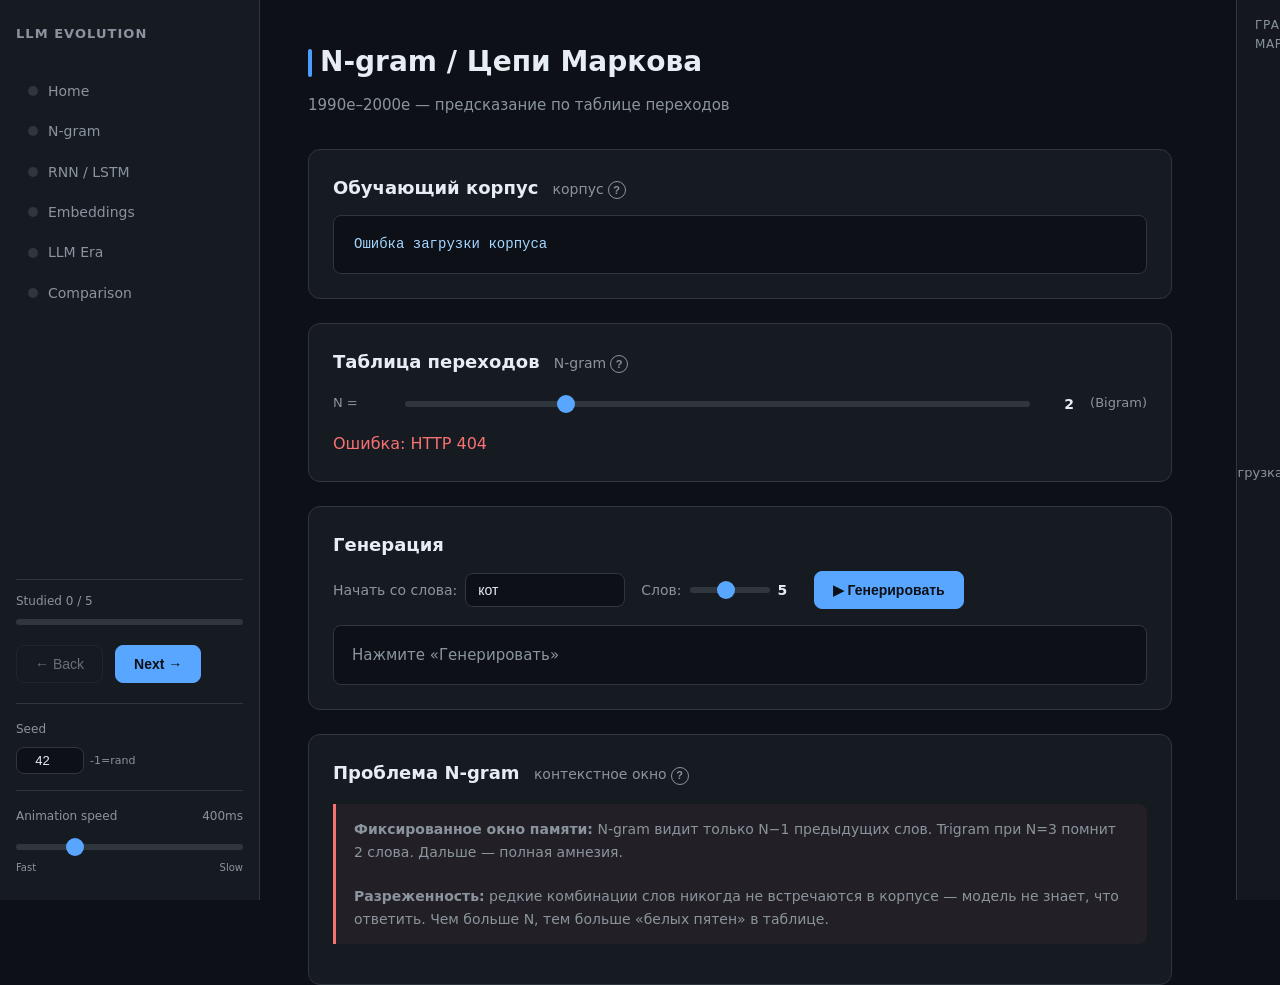
==== templates/module-1-ngram.html @ 23d0d4e3 "refactor: move project files from research/ to repo root; update configs and modules Flatten directo" ====
<!DOCTYPE html>
<html lang="ru">
<head>
  <meta charset="UTF-8">
  <title>N-gram / Цепи Маркова — LLM Evolution</title>
  <link rel="stylesheet" href="/static/style.css">
  <style>
    /* ── Probability table ──────────────────────────────── */
    .prob-bar {
      display: inline-block;
      height: 10px;
      border-radius: 3px;
      background: var(--epoch-ngram);
      opacity: 0.7;
      min-width: 2px;
      vertical-align: middle;
      transition: width 0.3s ease;
    }
    .prob-value { font-size: 12px; color: var(--text-muted); margin-left: 6px; }
    td.next-word { font-weight: 600; color: var(--epoch-ngram); min-width: 100px; }
    td.context-key { font-family: monospace; font-size: 13px; color: var(--text-muted); }

    /* ── Generation result ──────────────────────────────── */
    .gen-token {
      display: inline-block;
      padding: 2px 8px;
      border-radius: 4px;
      margin: 2px 3px;
      font-size: 15px;
      transition: background 0.25s, color 0.25s;
    }
    .gen-token.active {
      background: rgba(74,158,255,0.25);
      color: var(--epoch-ngram);
      font-weight: 700;
    }
    .gen-token.done {
      background: rgba(74,158,255,0.08);
      color: var(--text);
    }
    .gen-token.seed {
      background: rgba(255,255,255,0.06);
      color: var(--text-muted);
    }

    /* ── Start word input ───────────────────────────────── */
    .word-input {
      background: var(--bg);
      border: 1px solid var(--border);
      border-radius: var(--radius);
      color: var(--text);
      padding: 8px 12px;
      font-size: 14px;
      width: 160px;
      outline: none;
      transition: border-color 0.2s;
    }
    .word-input:focus { border-color: var(--accent); }

    /* ── Controls row ───────────────────────────────────── */
    .controls-row {
      display: flex;
      align-items: center;
      gap: 16px;
      flex-wrap: wrap;
      margin-bottom: 16px;
    }

    /* ── Probability Graph Panel (fixed, right of main content) ── */
    .graph-panel {
      position: fixed;
      left: calc(var(--sidebar-width) + 960px + 16px);
      top: 0;
      right: 0;
      bottom: 0;
      overflow: hidden;
      background: rgba(255,255,255,0.03);
      border-left: 1px solid var(--border);
      padding: 16px 18px;
      z-index: 50;
      display: flex;
      flex-direction: column;
    }
    .graph-panel-title {
      font-size: 12px;
      color: var(--text-muted);
      text-transform: uppercase;
      letter-spacing: 0.05em;
      margin-bottom: 8px;
      flex-shrink: 0;
    }
    .graph-placeholder {
      flex: 1;
      display: flex;
      align-items: center;
      justify-content: center;
      color: var(--text-muted);
      font-size: 13px;
    }
    /* highlight selected row in table */
    tbody tr.selected td { background: rgba(74,158,255,0.07); }
    tbody tr { cursor: pointer; }
    tbody tr:hover td { background: rgba(255,255,255,0.03); }

    /* ── Graph generation highlight ─────────────────────────── */
    .graph-node.gen-active > rect {
      stroke: #ffffff;
      stroke-width: 5;
      filter: url(#glow3);
    }
    .graph-node.gen-active > text { fill: #ffffff; }
    .graph-node.gen-context > rect {
      stroke: rgba(74,158,255,0.85);
      stroke-width: 3.5;
    }
    svg.gen-running .graph-node:not(.gen-active):not(.gen-context) { opacity: 0.35; }
    svg.gen-running path[data-from]:not(.gen-active) { opacity: 0.12 !important; }
    path.gen-active { stroke: #ffffff !important; opacity: 1 !important; stroke-width: 3px !important; }
  </style>
</head>
<body>
  <nav id="sidebar"></nav>

  <!-- Probability graph — fixed in the empty space to the right of main content -->
  <div class="graph-panel" id="graph-panel">
    <div class="graph-panel-title">Граф Маркова</div>
    <div class="graph-placeholder" style="color:var(--text-muted);font-size:13px;text-align:center;padding:24px 0;">Загрузка…</div>
  </div>

  <main id="main-content">
    <h1 class="section-title">
      <span class="epoch-bar epoch-ngram"></span>N-gram / Цепи Маркова
    </h1>
    <p class="section-sub">1990е–2000е — предсказание по таблице переходов</p>

    <!-- Corpus -->
    <div class="card">
      <div class="card-title">
        Обучающий корпус
        <span class="term" style="margin-left:8px; font-size:14px; font-weight:400; color:var(--text-muted);">
          корпус
          <button class="hint-btn" data-hint="Корпус — набор текстов, на которых 'учится' модель. Как список примеров для ученика.">?</button>
        </span>
      </div>
      <div class="corpus-block" id="corpus-display"></div>
    </div>

    <!-- N-gram table -->
    <div class="card">
      <div class="card-title">
        Таблица переходов
        <span class="term" style="margin-left:8px; font-size:14px; font-weight:400; color:var(--text-muted);">
          N-gram
          <button class="hint-btn" data-hint="N-gram — это N слов подряд. Bigram = пара слов. Модель запоминает: 'после слова X обычно идёт слово Y'.">?</button>
        </span>
      </div>

      <div class="slider-wrap">
        <span class="slider-label">N =</span>
        <input type="range" id="ngram-order" min="1" max="5" value="2" step="1">
        <span class="slider-value" id="ngram-order-val">2</span>
        <span style="font-size:13px; color:var(--text-muted); margin-left:4px;" id="ngram-order-label">(Bigram)</span>
      </div>

      <div id="table-container">
        <div style="color:var(--text-muted); font-size:14px;">Загрузка таблицы…</div>
      </div>
    </div>

    <!-- Generation -->
    <div class="card">
      <div class="card-title">Генерация</div>

      <div class="controls-row">
        <div style="display:flex; align-items:center; gap:8px;">
          <span style="font-size:14px; color:var(--text-muted);">Начать со слова:</span>
          <input type="text" id="start-word" class="word-input" value="кот" list="corpus-words">
          <datalist id="corpus-words"></datalist>
        </div>
        <div style="display:flex; align-items:center; gap:8px;">
          <span style="font-size:14px; color:var(--text-muted);">Слов:</span>
          <input type="range" id="words-count" min="1" max="10" value="5" step="1" style="width:80px;">
          <span id="words-count-val" style="font-size:14px; font-weight:600; min-width:20px;">5</span>
        </div>
        <button class="btn btn-primary" id="generate-btn">▶ Генерировать</button>
      </div>

      <div class="result-box" id="generation-result" style="min-height:52px; line-height:2;">
        <span style="color:var(--text-muted);">Нажмите «Генерировать»</span>
      </div>
    </div>

    <!-- Problem callout -->
    <div class="card">
      <div class="card-title">
        Проблема N-gram
        <span class="term" style="margin-left:8px; font-size:14px; font-weight:400; color:var(--text-muted);">
          контекстное окно
          <button class="hint-btn" data-hint="Контекстное окно — сколько слов назад модель 'помнит'. У N-gram это N−1 слов. Дальше — полная амнезия.">?</button>
        </span>
      </div>
      <div class="callout warn">
        <strong>Фиксированное окно памяти:</strong> N-gram видит только N−1 предыдущих слов.
        Trigram при N=3 помнит 2 слова. Дальше — полная амнезия.<br><br>
        <strong>Разреженность:</strong> редкие комбинации слов никогда не встречаются в корпусе —
        модель не знает, что ответить. Чем больше N, тем больше «белых пятен» в таблице.
      </div>
    </div>
  </main>

  <script src="/static/nav.js"></script>
  <script src="/static/utils.js"></script>
  <script src="/static/tooltip.js"></script>
  <script>
    const ORDER_LABELS = { 1: "Unigram", 2: "Bigram", 3: "Trigram", 4: "4-gram", 5: "5-gram" };

    // ── Corpus display ──────────────────────────────────────────
    async function loadCorpus() {
      const el = document.getElementById("corpus-display");
      try {
        // Берём данные из таблицы чтобы знать токены
        const data = await apiFetch("/api/ngram/table?n=1");
        const vocab = Object.keys(data.table["*"] || {});

        // Запрашиваем корпус — берём из таблицы n=1 token_count
        // и отображаем захардкоженные предложения из API-ответа
        const sentences = [
          "кот сидел у окна и смотрел на дождь",
          "дождь шёл по улице и кот не выходил",
          "кот лежал у тёплой печи и слушал дождь",
          "дождь барабанил по крыше и кот дремал",
          "кот дремал у печи пока дождь не прошёл",
          "дождь прошёл и кот прыгнул на окно",
          "на окне кот смотрел на улицу и щурился",
          "солнце вышло и кот лёг на тёплую крышу",
          "кот дремал на крыше пока не пришёл вечер",
          "вечером кот слез с крыши и лёг у печи",
        ];

        el.innerHTML = sentences.map(s =>
          `<span class="corpus-sentence">` +
          `<span style="color:var(--text-muted);font-size:12px;opacity:0.7;">&lt;s&gt;</span> ` +
          `${s} ` +
          `<span style="color:var(--text-muted);font-size:12px;opacity:0.7;">&lt;/s&gt;</span>` +
          `</span>`
        ).join("");

        // Заполняем datalist для input
        const dl = document.getElementById("corpus-words");
        vocab.forEach(w => {
          const opt = document.createElement("option");
          opt.value = w;
          dl.appendChild(opt);
        });
      } catch (e) {
        el.textContent = "Ошибка загрузки корпуса";
      }
    }

    // ── Full Markov chain graph ──────────────────────────────────
    let _graphTable = null;
    let _graphN = 2;

    const LS_KEY = 'ngram_graph_state';

    function loadState() {
      try {
        const raw = localStorage.getItem(LS_KEY);
        if (!raw) return { userPos: {}, graphPan: {}, edgeControlPts: {} };
        return JSON.parse(raw);
      } catch { return { userPos: {}, graphPan: {}, edgeControlPts: {} }; }
    }

    function saveState() {
      try { localStorage.setItem(LS_KEY, JSON.stringify({ userPos, graphPan, graphZoom, edgeControlPts })); }
      catch {}
    }

    const _state = loadState();
    let userPos        = _state.userPos        || {};
    let graphPan       = _state.graphPan       || {};
    let graphZoom      = _state.graphZoom      || {};
    let edgeControlPts = _state.edgeControlPts || {};

    function renderFullGraph(table, n, selectedCtx) {
      _graphTable = table;
      _graphN = n;

      const panel = document.getElementById("graph-panel");

      // Fixed viewBox coordinate space — SVG scales automatically via flex:1
      // All positions are in this coordinate space; browser scales to fill panel
      const VCX = 500, VCY = 500;

      // ── N≥1: full directed Markov graph (N=1 → nodes only, no edges) ──
      const nodeSet = new Set();
      const allEdges = [];
      const nodeFreq = {}; // N=1: word → probability
      Object.entries(table).forEach(([ctx, nexts]) => {
        if (n > 1) nodeSet.add(ctx);
        Object.entries(nexts).forEach(([word, prob]) => {
          nodeSet.add(word);
          if (n > 1) allEdges.push({ from: ctx, to: word, prob, ctx });
          else nodeFreq[word] = prob;
        });
      });

      const nodeArr = Array.from(nodeSet);
      const count   = nodeArr.length;

      // Rectangle dimensions in viewBox units
      const BASE    = count <= 8 ? 60 : count <= 15 ? 52 : count <= 35 ? 38 : 28;
      const RH      = BASE * 0.55;
      const RCORNER = BASE * 0.22;
      const fsize   = BASE >= 52 ? 26 : BASE >= 38 ? 20 : 15;

      // Per-node half-width based on label length
      const CHAR_W = fsize * 0.60;
      const PAD_X  = BASE * 0.45;
      const nodeRW = {};
      nodeArr.forEach(id => {
        nodeRW[id] = Math.max(BASE * 0.8, id.length * CHAR_W / 2 + PAD_X);
      });
      const maxRW = Math.max(...Object.values(nodeRW));

      // ── Force-directed layout (Fruchterman-Reingold) ──────────
      // Canvas size: fixed so SVG stays readable regardless of N
      const SZ  = 1600;
      const cx  = SZ / 2, cy = SZ / 2;
      const AREA = SZ * SZ;
      const K   = Math.sqrt(AREA / count) * 1.4;  // optimal distance (larger = more spread)

      // Initialise positions on a circle (stable starting point)
      const pos = {};
      const vel = {};
      nodeArr.forEach((id, i) => {
        const angle = (2 * Math.PI * i / count) - Math.PI / 2;
        const r0 = K * 1.5;
        pos[id] = { x: cx + r0 * Math.cos(angle), y: cy + r0 * Math.sin(angle) };
        vel[id] = { x: 0, y: 0 };
      });

      // Build adjacency set for fast lookup
      const edgeSet = new Set(allEdges.map(e => e.from + '→' + e.to));

      const ITERS = 350;
      for (let iter = 0; iter < ITERS; iter++) {
        const t = Math.max(2, K * (1 - iter / ITERS)); // temperature (cooling)

        // Repulsion: every pair of nodes pushes apart (rect-aware effective distance)
        for (let i = 0; i < nodeArr.length; i++) {
          for (let j = i + 1; j < nodeArr.length; j++) {
            const a = nodeArr[i], b = nodeArr[j];
            const dx = pos[a].x - pos[b].x;
            const dy = pos[a].y - pos[b].y;
            const d  = Math.sqrt(dx * dx + dy * dy) || 0.01;
            const nx = dx / d, ny = dy / d;
            // Effective "radius" of each rect in the direction (nx,ny)
            const ra = Math.min(Math.abs(nx) > 1e-6 ? nodeRW[a] / Math.abs(nx) : Infinity, Math.abs(ny) > 1e-6 ? RH / Math.abs(ny) : Infinity);
            const rb = Math.min(Math.abs(nx) > 1e-6 ? nodeRW[b] / Math.abs(nx) : Infinity, Math.abs(ny) > 1e-6 ? RH / Math.abs(ny) : Infinity);
            const dEff = Math.max(1, d - ra - rb - 18); // desired gap 18px between borders
            const f  = (K * K) / (dEff * dEff);
            vel[a].x += nx * f;
            vel[a].y += ny * f;
            vel[b].x -= nx * f;
            vel[b].y -= ny * f;
          }
        }

        // Attraction: connected nodes pull together
        allEdges.forEach(({ from, to }) => {
          const dx = pos[to].x - pos[from].x;
          const dy = pos[to].y - pos[from].y;
          const d  = Math.sqrt(dx * dx + dy * dy) || 0.01;
          const f  = d / K;              // Linear attraction (less aggressive than d²)
          vel[from].x += dx / d * f;
          vel[from].y += dy / d * f;
          vel[to].x   -= dx / d * f;
          vel[to].y   -= dy / d * f;
        });

        // Edge-node repulsion: push non-endpoint nodes away from edge paths
        allEdges.forEach(({ from, to }) => {
          const p1 = pos[from], p2 = pos[to];
          const edx = p2.x - p1.x, edy = p2.y - p1.y;
          const eLen2 = edx * edx + edy * edy || 0.01;
          nodeArr.forEach(id => {
            if (id === from || id === to) return;
            const N = pos[id];
            const t = ((N.x - p1.x) * edx + (N.y - p1.y) * edy) / eLen2;
            if (t <= 0.05 || t >= 0.95) return; // near endpoints — handled by node-node repulsion
            const cx = p1.x + t * edx, cy = p1.y + t * edy;
            const perpDx = N.x - cx, perpDy = N.y - cy;
            const perpDist = Math.sqrt(perpDx * perpDx + perpDy * perpDy);
            const minDist = nodeRW[id] + RH + 22;
            if (perpDist >= minDist) return;
            let nx, ny;
            if (perpDist < 0.5) { // exactly on edge: push perpendicular to edge direction
              nx = -edy / Math.sqrt(eLen2); ny = edx / Math.sqrt(eLen2);
            } else {
              nx = perpDx / perpDist; ny = perpDy / perpDist;
            }
            const f = (minDist - perpDist) * 1.8;
            // Push the intermediate node away from the edge
            vel[id].x += nx * f;
            vel[id].y += ny * f;
            // Also nudge edge endpoints in opposite direction so the edge routes around
            vel[from].x -= nx * f * 0.25;
            vel[from].y -= ny * f * 0.25;
            vel[to].x   -= nx * f * 0.25;
            vel[to].y   -= ny * f * 0.25;
          });
        });

        // Apply velocities with temperature cap + centre gravity
        nodeArr.forEach(id => {
          const v = vel[id];
          // Gentle pull toward centre so graph doesn't drift off-screen
          v.x += (cx - pos[id].x) * 0.004;
          v.y += (cy - pos[id].y) * 0.004;
          const speed = Math.sqrt(v.x * v.x + v.y * v.y) || 1;
          const capped = Math.min(speed, t);
          pos[id].x += v.x / speed * capped;
          pos[id].y += v.y / speed * capped;
          vel[id]    = { x: 0, y: 0 };
        });
      }

      // ── Post-simulation: resolve remaining rectangle overlaps ──
      for (let pass = 0; pass < 40; pass++) {
        let moved = false;
        for (let i = 0; i < nodeArr.length; i++) {
          for (let j = i + 1; j < nodeArr.length; j++) {
            const a = nodeArr[i], b = nodeArr[j];
            const dx = pos[a].x - pos[b].x;
            const dy = pos[a].y - pos[b].y;
            const minX = nodeRW[a] + nodeRW[b] + 16;
            const minY = RH * 2 + 12;
            const ovX = minX - Math.abs(dx);
            const ovY = minY - Math.abs(dy);
            if (ovX > 0 && ovY > 0) {
              moved = true;
              // Push along the axis with smaller relative overlap
              if (ovX / minX < ovY / minY) {
                const push = ovX / 2 + 1;
                pos[a].x += dx >= 0 ? push : -push;
                pos[b].x -= dx >= 0 ? push : -push;
              } else {
                const push = ovY / 2 + 1;
                pos[a].y += dy >= 0 ? push : -push;
                pos[b].y -= dy >= 0 ? push : -push;
              }
            }
          }
        }
        if (!moved) break;
      }

      // ── Normalise: stretch positions to fill SZ with padding ──
      const PAD = maxRW + 20;
      let minX = Infinity, maxX = -Infinity, minY = Infinity, maxY = -Infinity;
      nodeArr.forEach(id => {
        minX = Math.min(minX, pos[id].x); maxX = Math.max(maxX, pos[id].x);
        minY = Math.min(minY, pos[id].y); maxY = Math.max(maxY, pos[id].y);
      });
      const scaleX = (SZ - PAD * 2) / (maxX - minX || 1);
      const scaleY = (SZ - PAD * 2) / (maxY - minY || 1);
      const scale  = Math.min(scaleX, scaleY); // uniform scale, keep aspect ratio
      const offX   = (SZ - (maxX - minX) * scale) / 2 - minX * scale;
      const offY   = (SZ - (maxY - minY) * scale) / 2 - minY * scale;
      nodeArr.forEach(id => {
        pos[id].x = pos[id].x * scale + offX;
        pos[id].y = pos[id].y * scale + offY;
      });

      // Apply user drag overrides (preserved across selectedCtx changes within same n)
      nodeArr.forEach(id => {
        const saved = userPos[`${n}:${id}`];
        if (saved) { pos[id].x = saved.x; pos[id].y = saved.y; }
      });
      const livePos = pos; // shared reference updated live during drag

      // Find where a line from (cx,cy) in direction (nx,ny) exits the rectangle border
      function rectBorder(px, py, nx, ny, hw, hh, margin) {
        const tx = Math.abs(nx) > 1e-6 ? hw / Math.abs(nx) : Infinity;
        const ty = Math.abs(ny) > 1e-6 ? hh / Math.abs(ny) : Infinity;
        const t  = Math.min(tx, ty) + (margin || 0);
        return { x: px + nx * t, y: py + ny * t };
      }

      const defs = `<defs>
        <marker id="marr" viewBox="0 -4 8 8" refX="7" refY="0"
          markerUnits="strokeWidth" markerWidth="7" markerHeight="7" orient="auto">
          <path d="M0,-3.5 L7,0 L0,3.5" fill="none"
            stroke="#4a9eff" stroke-width="1" stroke-linecap="round" stroke-linejoin="round"/>
        </marker>
        <marker id="marr-hi" viewBox="0 -4 8 8" refX="7" refY="0"
          markerUnits="strokeWidth" markerWidth="7" markerHeight="7" orient="auto">
          <path d="M0,-3.5 L7,0 L0,3.5" fill="none"
            stroke="#ffffff" stroke-width="1" stroke-linecap="round" stroke-linejoin="round"/>
        </marker>
        <filter id="glow3">
          <feGaussianBlur stdDeviation="5" result="b"/>
          <feMerge><feMergeNode in="b"/><feMergeNode in="SourceGraphic"/></feMerge>
        </filter>
      </defs>`;

      let edgesSvg = '', cpSvg = '';
      const sorted = [...allEdges].sort((a,b) =>
        (a.ctx === selectedCtx ? 1 : 0) - (b.ctx === selectedCtx ? 1 : 0));

      sorted.forEach(({ from, to, prob, ctx }) => {
        const p1 = pos[from], p2 = pos[to];
        if (!p1 || !p2) return;
        const isSel = selectedCtx && ctx === selectedCtx;

        // Self-loop: small arc above the top edge of the rectangle
        if (from === to) {
          const lx = p1.x, ly = p1.y - RH - 28;  // RH is fixed
          const color = isSel ? '#ffffff' : '#4a9eff';
          const op    = isSel ? 1 : (0.35 + prob * 0.65).toFixed(2);
          edgesSvg += `
            <ellipse data-selfloop="${from}" cx="${lx.toFixed(1)}" cy="${ly.toFixed(1)}" rx="24" ry="18"
              fill="none" stroke="${color}" stroke-width="${isSel ? 4 : 2}" opacity="${op}"/>
            <text x="${lx.toFixed(1)}" y="${(ly - 24).toFixed(1)}" text-anchor="middle"
              font-size="${fsize - 6}" fill="${color}" opacity="${op}"
              style="pointer-events:none">${(prob*100).toFixed(0)}%</text>`;
          return;
        }

        const dx = p2.x - p1.x, dy = p2.y - p1.y;
        const dist = Math.sqrt(dx*dx + dy*dy) || 1;
        const nx = dx/dist, ny = dy/dist;

        // Perpendicular curve offset (based on center-to-center for orientation)
        const perp = 38;
        const cpKey = `${n}:${from}||${to}`;
        const storedCP = edgeControlPts[cpKey];
        // Step 1: estimate control point (use stored if available)
        const emx = storedCP ? storedCP.x : (p1.x + p2.x) / 2 - ny * perp;
        const emy = storedCP ? storedCP.y : (p1.y + p2.y) / 2 + nx * perp;
        // Step 2: actual curve departure/approach directions
        const sdx = emx - p1.x, sdy = emy - p1.y;
        const sd = Math.sqrt(sdx*sdx + sdy*sdy) || 1;
        const adx = p2.x - emx, ady = p2.y - emy;
        const ad = Math.sqrt(adx*adx + ady*ady) || 1;
        // Step 3: border points using actual curve directions
        const s  = rectBorder(p1.x, p1.y,  sdx/sd,  sdy/sd, nodeRW[from], RH, 0);
        const e  = rectBorder(p2.x, p2.y, -adx/ad, -ady/ad, nodeRW[to],   RH, 2);
        // Step 4: final control point
        const mx = storedCP ? storedCP.x : (s.x + e.x) / 2 - ny * perp;
        const my = storedCP ? storedCP.y : (s.y + e.y) / 2 + nx * perp;

        const color = isSel ? '#ffffff' : '#4a9eff';
        const op    = isSel ? 1   : (0.3 + prob * 0.7).toFixed(2);
        const sw    = isSel ? 2.5 : (0.6 + prob * 1.8).toFixed(1);
        const lx = Math.round((s.x + 2*mx + e.x) / 4);
        const ly = Math.round((s.y + 2*my + e.y) / 4) - 12;

        edgesSvg += `
          <path data-from="${from}" data-to="${to}"
            d="M${s.x.toFixed(1)},${s.y.toFixed(1)} Q${mx.toFixed(1)},${my.toFixed(1)} ${e.x.toFixed(1)},${e.y.toFixed(1)}"
            fill="none" stroke="${color}" stroke-width="${sw}" opacity="${op}"
            marker-end="url(#${isSel ? 'marr-hi' : 'marr'})"/>
          <text data-elabel="${from}||${to}" x="${lx}" y="${ly}" text-anchor="middle"
            font-size="${fsize - 6}" font-weight="600" fill="${color}" opacity="${op}"
            style="pointer-events:none">${(prob*100).toFixed(0)}%</text>`;
        // Point ON the curve at t=0.5
        const cmx = (s.x + 2*mx + e.x) / 4, cmy = (s.y + 2*my + e.y) / 4;
        cpSvg += `<circle class="edge-cp" data-edge="${from}||${to}"
          data-sx="${s.x.toFixed(2)}" data-sy="${s.y.toFixed(2)}"
          data-ex="${e.x.toFixed(2)}" data-ey="${e.y.toFixed(2)}"
          cx="${cmx.toFixed(1)}" cy="${cmy.toFixed(1)}" r="10"
          fill="rgba(74,158,255,${storedCP ? 0.6 : 0.12})"
          stroke="rgba(74,158,255,${storedCP ? 0.9 : 0.35})" stroke-width="1.5"
          style="cursor:crosshair"/>
        <circle class="edge-cp" data-edge="${from}||${to}"
          data-sx="${s.x.toFixed(2)}" data-sy="${s.y.toFixed(2)}"
          data-ex="${e.x.toFixed(2)}" data-ey="${e.y.toFixed(2)}"
          cx="${cmx.toFixed(1)}" cy="${cmy.toFixed(1)}" r="22"
          fill="transparent" stroke="none" style="cursor:crosshair"/>`;
      });

      let nodesSvg = '';
      nodeArr.forEach(id => {
        const { x, y } = pos[id];
        const isCtx = n > 1 && table[id] !== undefined;
        const isSel = selectedCtx && id === selectedCtx;
        const prob1 = n === 1 ? (nodeFreq[id] || 0) : 0;
        const fill   = isSel ? 'rgba(255,255,255,0.22)'
                     : n === 1 ? `rgba(74,158,255,${(0.08 + prob1 * 0.55).toFixed(2)})`
                     : isCtx  ? 'rgba(74,158,255,0.18)' : 'rgba(74,158,255,0.07)';
        const stroke = isSel ? '#ffffff' : '#4a9eff';
        const sw     = isSel ? 5 : n === 1 ? (1.5 + prob1 * 3).toFixed(1) : isCtx ? 3.5 : 2;
        const glow   = (isCtx || isSel || (n === 1 && prob1 > 0.08)) ? 'filter="url(#glow3)"' : '';
        const fw     = (isCtx || n === 1) ? '700' : '400';
        const fc     = isSel ? '#ffffff' : isCtx ? '#e8eaf0' : n === 1 ? '#e8eaf0' : '#aac4e8';

        const rw = nodeRW[id];
        const labelY = n === 1 ? (-fsize * 0.15).toFixed(1) : (fsize * 0.38).toFixed(1);
        nodesSvg += `
          <g class="graph-node" data-id="${id}" transform="translate(${x.toFixed(1)},${y.toFixed(1)})" style="cursor:grab">
            <rect x="${(-rw).toFixed(1)}" y="${(-RH).toFixed(1)}"
              width="${(rw * 2).toFixed(1)}" height="${(RH * 2).toFixed(1)}" rx="${RCORNER.toFixed(1)}"
              fill="${fill}" stroke="${stroke}" stroke-width="${sw}" ${glow}/>
            <text x="0" y="${labelY}" text-anchor="middle"
              font-size="${fsize}" font-weight="${fw}" fill="${fc}"
              style="pointer-events:none">${escapeHtml(id)}</text>
            ${n === 1 ? `<text x="0" y="${(RH * 0.55).toFixed(1)}" text-anchor="middle"
              font-size="${fsize - 6}" fill="#4a9eff" style="pointer-events:none">${(prob1*100).toFixed(0)}%</text>` : ''}
          </g>`;
      });

      const pan  = graphPan[n]  || { x: 0, y: 0 };
      let zoom   = graphZoom[n] || 1;
      const hasUserDrags = nodeArr.some(id => userPos[`${n}:${id}`]);
      const hasCPs = Object.keys(edgeControlPts).some(k => k.startsWith(`${n}:`));
      const hasChanges = hasUserDrags || pan.x !== 0 || pan.y !== 0 || zoom !== 1 || hasCPs;
      panel.innerHTML = `
        <div class="graph-panel-title" style="display:flex;align-items:center;justify-content:space-between;gap:8px;">
          <span>Граф Маркова (N=${n})${n > 1 && selectedCtx ? ' · ' + selectedCtx : ''}</span>
          ${hasChanges ? `<button id="graph-reset-btn" style="font-size:11px;padding:3px 8px;border-radius:5px;border:1px solid var(--border);background:var(--bg-hover);color:var(--text-muted);cursor:pointer;">↺ Сброс</button>` : ''}
        </div>
        <svg viewBox="${pan.x.toFixed(1)} ${pan.y.toFixed(1)} ${(SZ*zoom).toFixed(1)} ${(SZ*zoom).toFixed(1)}" xmlns="http://www.w3.org/2000/svg"
             style="flex:1;width:100%;height:100%;cursor:grab;" preserveAspectRatio="xMidYMid meet">
          ${defs}${edgesSvg}${nodesSvg}${cpSvg}
        </svg>
        <div style="font-size:11px;color:var(--text-muted);text-align:center;padding:4px 0 0;flex-shrink:0;">
          ${count} вершин · ${allEdges.length} рёбер
        </div>`;

      // ── Reset button ──────────────────────────────────────────
      const resetBtn = panel.querySelector('#graph-reset-btn');
      if (resetBtn) {
        resetBtn.addEventListener('click', () => {
          nodeArr.forEach(id => delete userPos[`${n}:${id}`]);
          delete graphPan[n];
          delete graphZoom[n];
          Object.keys(edgeControlPts).forEach(k => { if (k.startsWith(`${n}:`)) delete edgeControlPts[k]; });
          saveState();
          renderFullGraph(table, n, selectedCtx);
        });
      }

      // ── Drag & drop + Pan ─────────────────────────────────────
      const svgEl = panel.querySelector('svg');
      let draggingId = null, dragStartSVG = {x:0,y:0}, dragStartNode = {x:0,y:0}, dragMoved = false;
      let isPanning = false, panStart = {x:0,y:0}, panStartPan = {x:0,y:0};
      let panScaleX = 1, panScaleY = 1;
      let draggingCP = null, cpDragStart = {x:0,y:0}, cpStartM = {x:0,y:0}, cpStartS = {x:0,y:0}, cpStartE = {x:0,y:0};

      function svgPt(e) {
        const pt = svgEl.createSVGPoint();
        pt.x = e.clientX; pt.y = e.clientY;
        return pt.matrixTransform(svgEl.getScreenCTM().inverse());
      }

      function edgePathData(from, to) {
        const p1 = livePos[from], p2 = livePos[to];
        if (!p1 || !p2) return null;
        const dx = p2.x - p1.x, dy = p2.y - p1.y;
        const dist = Math.sqrt(dx*dx + dy*dy) || 1;
        const nx = dx/dist, ny = dy/dist;
        const perp = 38;
        const storedCP = edgeControlPts[`${n}:${from}||${to}`];
        const emx = storedCP ? storedCP.x : (p1.x+p2.x)/2 - ny*perp;
        const emy = storedCP ? storedCP.y : (p1.y+p2.y)/2 + nx*perp;
        const sdx = emx-p1.x, sdy = emy-p1.y, sd = Math.sqrt(sdx*sdx+sdy*sdy)||1;
        const adx = p2.x-emx, ady = p2.y-emy, ad = Math.sqrt(adx*adx+ady*ady)||1;
        const s = rectBorder(p1.x,p1.y, sdx/sd,sdy/sd, nodeRW[from],RH, 0);
        const e = rectBorder(p2.x,p2.y, -adx/ad,-ady/ad, nodeRW[to],RH, 2);
        const mx = storedCP ? storedCP.x : (s.x+e.x)/2 - ny*perp;
        const my = storedCP ? storedCP.y : (s.y+e.y)/2 + nx*perp;
        const cmx2 = (s.x + 2*mx + e.x) / 4, cmy2 = (s.y + 2*my + e.y) / 4;
        return {
          d: `M${s.x.toFixed(1)},${s.y.toFixed(1)} Q${mx.toFixed(1)},${my.toFixed(1)} ${e.x.toFixed(1)},${e.y.toFixed(1)}`,
          lx: Math.round(cmx2), ly: Math.round(cmy2) - 12,
          mx, my, cmx: cmx2, cmy: cmy2,
          sx: s.x, sy: s.y, ex: e.x, ey: e.y
        };
      }

      function redrawEdgesForNode(id) {
        svgEl.querySelectorAll(`[data-from]`).forEach(pathEl => {
          if (pathEl.dataset.from !== id && pathEl.dataset.to !== id) return;
          const from = pathEl.dataset.from, to = pathEl.dataset.to;
          const res = edgePathData(from, to);
          if (!res) return;
          pathEl.setAttribute('d', res.d);
          const lbl = svgEl.querySelector(`[data-elabel="${from}||${to}"]`);
          if (lbl) { lbl.setAttribute('x', res.lx); lbl.setAttribute('y', res.ly); }
          // Update CP circles for this edge
          svgEl.querySelectorAll(`[data-edge="${from}||${to}"].edge-cp`).forEach(cpEl => {
            cpEl.setAttribute('cx', res.cmx.toFixed(1));
            cpEl.setAttribute('cy', res.cmy.toFixed(1));
            cpEl.setAttribute('data-sx', res.sx.toFixed(2));
            cpEl.setAttribute('data-sy', res.sy.toFixed(2));
            cpEl.setAttribute('data-ex', res.ex.toFixed(2));
            cpEl.setAttribute('data-ey', res.ey.toFixed(2));
          });
        });
        // Self-loop
        const sl = svgEl.querySelector(`[data-selfloop="${id}"]`);
        if (sl) {
          sl.setAttribute('cx', livePos[id].x.toFixed(1));
          sl.setAttribute('cy', (livePos[id].y - RH - 28).toFixed(1));
        }
      }

      function ensureResetBtn() {
        if (!panel.querySelector('#graph-reset-btn')) {
          const titleEl = panel.querySelector('.graph-panel-title');
          if (titleEl) {
            const btn = document.createElement('button');
            btn.id = 'graph-reset-btn';
            btn.textContent = '↺ Сброс';
            btn.style.cssText = 'font-size:11px;padding:3px 8px;border-radius:5px;border:1px solid var(--border);background:var(--bg-hover);color:var(--text-muted);cursor:pointer;';
            btn.addEventListener('click', () => {
              nodeArr.forEach(id => delete userPos[`${n}:${id}`]);
              delete graphPan[n];
              delete graphZoom[n];
              Object.keys(edgeControlPts).forEach(k => { if (k.startsWith(`${n}:`)) delete edgeControlPts[k]; });
              saveState();
              renderFullGraph(table, n, selectedCtx);
            });
            titleEl.appendChild(btn);
          }
        }
      }

      svgEl.addEventListener('mousedown', e => {
        const cp = e.target.closest('.edge-cp');
        if (cp) {
          // Control point drag
          e.preventDefault(); e.stopPropagation();
          draggingCP = cp.dataset.edge;
          cpDragStart = svgPt(e);
          const res = edgePathData(...draggingCP.split('||'));
          // cpStartM = point ON curve at t=0.5 (what user drags)
          cpStartM = res ? { x: res.cmx, y: res.cmy } : {x:0,y:0};
          cpStartS = res ? { x: res.sx,  y: res.sy  } : {x:0,y:0};
          cpStartE = res ? { x: res.ex,  y: res.ey  } : {x:0,y:0};
          return;
        }
        const g = e.target.closest('.graph-node');
        if (g) {
          // Node drag
          e.preventDefault();
          draggingId = g.dataset.id;
          dragStartSVG = svgPt(e);
          dragStartNode = { x: livePos[draggingId].x, y: livePos[draggingId].y };
          dragMoved = false;
          g.style.cursor = 'grabbing';
          svgEl.appendChild(g);
        } else {
          // Background pan
          e.preventDefault();
          isPanning = true;
          panStart = { x: e.clientX, y: e.clientY };
          panStartPan = { x: pan.x, y: pan.y };
          const ctm = svgEl.getScreenCTM();
          panScaleX = 1 / ctm.a;
          panScaleY = 1 / ctm.d;
          svgEl.style.cursor = 'grabbing';
        }
      });

      svgEl.addEventListener('mousemove', e => {
        if (draggingCP) {
          e.preventDefault();
          const pt = svgPt(e);
          // User drags the point ON the curve; invert to get new Bezier control point
          const newCmx = cpStartM.x + (pt.x - cpDragStart.x);
          const newCmy = cpStartM.y + (pt.y - cpDragStart.y);
          const newMx = 2*newCmx - (cpStartS.x + cpStartE.x) / 2;
          const newMy = 2*newCmy - (cpStartS.y + cpStartE.y) / 2;
          edgeControlPts[`${n}:${draggingCP}`] = { x: newMx, y: newMy };
          saveState();
          const [from, to] = draggingCP.split('||');
          const res = edgePathData(from, to);
          if (res) {
            const pathEl = svgEl.querySelector(`[data-from="${from}"][data-to="${to}"]`);
            if (pathEl) pathEl.setAttribute('d', res.d);
            const lbl = svgEl.querySelector(`[data-elabel="${draggingCP}"]`);
            if (lbl) { lbl.setAttribute('x', res.lx); lbl.setAttribute('y', res.ly); }
            // Update ALL cp circles for this edge (visible + hit-zone)
            svgEl.querySelectorAll(`[data-edge="${draggingCP}"].edge-cp`).forEach(cpEl => {
              cpEl.setAttribute('cx', res.cmx.toFixed(1));
              cpEl.setAttribute('cy', res.cmy.toFixed(1));
              if (parseFloat(cpEl.getAttribute('r')) < 15) {
                cpEl.setAttribute('fill', 'rgba(74,158,255,0.6)');
                cpEl.setAttribute('stroke', 'rgba(74,158,255,0.9)');
              }
            });
          }
          ensureResetBtn();
          return;
        }
        if (draggingId) {
          e.preventDefault();
          const pt = svgPt(e);
          const nx = dragStartNode.x + (pt.x - dragStartSVG.x);
          const ny = dragStartNode.y + (pt.y - dragStartSVG.y);
          dragMoved = true;
          livePos[draggingId].x = nx; livePos[draggingId].y = ny;
          userPos[`${n}:${draggingId}`] = { x: nx, y: ny };
          saveState();
          const g = svgEl.querySelector(`[data-id="${draggingId}"]`);
          if (g) g.setAttribute('transform', `translate(${nx.toFixed(1)},${ny.toFixed(1)})`);
          redrawEdgesForNode(draggingId);
          ensureResetBtn();
        } else if (isPanning) {
          e.preventDefault();
          const dX = e.clientX - panStart.x;
          const dY = e.clientY - panStart.y;
          pan.x = panStartPan.x - dX * panScaleX;
          pan.y = panStartPan.y - dY * panScaleY;
          graphPan[n] = { x: pan.x, y: pan.y };
          svgEl.setAttribute('viewBox', `${pan.x.toFixed(1)} ${pan.y.toFixed(1)} ${(SZ*zoom).toFixed(1)} ${(SZ*zoom).toFixed(1)}`);
          saveState();
          ensureResetBtn();
        }
      });

      svgEl.addEventListener('mouseup', () => {
        if (draggingCP) { draggingCP = null; return; }
        if (draggingId) {
          const g = svgEl.querySelector(`[data-id="${draggingId}"]`);
          if (g) g.style.cursor = 'grab';
          if (!dragMoved) {
            const clickedId = draggingId;
            draggingId = null;
            const tbody = document.querySelector('#table-container tbody');
            if (tbody) {
              tbody.querySelectorAll('tr.selected').forEach(r => r.classList.remove('selected'));
              tbody.querySelectorAll(`tr[data-context="${CSS.escape(clickedId)}"]`).forEach(r => r.classList.add('selected'));
            }
            renderFullGraph(table, n, clickedId);
            return;
          }
          draggingId = null;
        }
        if (isPanning) {
          isPanning = false;
          svgEl.style.cursor = 'grab';
        }
      });
      svgEl.addEventListener('wheel', e => {
        e.preventDefault();
        const factor = e.deltaY > 0 ? 1.15 : 1 / 1.15;
        const newZoom = Math.max(0.15, Math.min(6, zoom * factor));
        const k = newZoom / zoom;
        const pt = svgPt(e);
        // Keep point under cursor fixed
        pan.x = pt.x - (pt.x - pan.x) * k;
        pan.y = pt.y - (pt.y - pan.y) * k;
        zoom = newZoom;
        graphPan[n]  = { x: pan.x, y: pan.y };
        graphZoom[n] = zoom;
        saveState();
        svgEl.setAttribute('viewBox', `${pan.x.toFixed(1)} ${pan.y.toFixed(1)} ${(SZ*zoom).toFixed(1)} ${(SZ*zoom).toFixed(1)}`);
        ensureResetBtn();
      }, { passive: false });

      svgEl.addEventListener('mouseleave', () => {
        draggingCP = null;
        draggingId = null;
        isPanning = false;
        svgEl.style.cursor = 'grab';
      });
    }

    // ── Table rendering ─────────────────────────────────────────
    let _loadVersion = 0;

    async function loadTable(n) {
      const version = ++_loadVersion;
      const container = document.getElementById("table-container");
      container.innerHTML = `<div style="color:var(--text-muted); font-size:14px;">Загрузка…</div>`;

      try {
        const data = await apiFetch(`/api/ngram/table?n=${n}`);
        if (version !== _loadVersion) return; // stale response, newer request already fired
        const table = data.table;
        const entries = Object.entries(table);

        if (entries.length === 0) {
          container.innerHTML = `<div style="color:var(--text-muted);">Таблица пуста</div>`;
          return;
        }

        const maxRows = 30;
        const shown = entries.slice(0, maxRows);
        const truncated = entries.length > maxRows;

        const tableEl = document.createElement("table");
        const thead = document.createElement("thead");
        thead.innerHTML = n === 1
          ? `<tr><th>Слово</th><th style="width:200px">Частота</th><th>P</th></tr>`
          : `<tr><th>Контекст</th><th>Следующее слово</th><th style="width:200px">Вероятность</th><th>P</th></tr>`;
        tableEl.appendChild(thead);

        const tbody = document.createElement("tbody");

        // Track context→nexts for click handler
        const contextMap = {};

        if (n === 1) {
          const nexts = Object.entries(table["*"] || {}).sort((a,b) => b[1]-a[1]);
          contextMap["*"] = table["*"] || {};
          nexts.slice(0, maxRows).forEach(([word, prob]) => {
            const tr = document.createElement("tr");
            tr.dataset.context = "*";
            tr.innerHTML = `
              <td class="next-word">${word}</td>
              <td><span class="prob-bar" style="width:${Math.round(prob*400)}px"></span></td>
              <td class="prob-value">${(prob*100).toFixed(1)}%</td>
            `;
            tbody.appendChild(tr);
          });
        } else {
          shown.forEach(([context, nexts]) => {
            contextMap[context] = nexts;
            const nextEntries = Object.entries(nexts).sort((a,b) => b[1]-a[1]);
            nextEntries.forEach(([word, prob], i) => {
              const tr = document.createElement("tr");
              tr.dataset.context = context;
              tr.innerHTML = `
                ${i === 0 ? `<td class="context-key" rowspan="${nextEntries.length}">${context}</td>` : ""}
                <td class="next-word">${word}</td>
                <td><span class="prob-bar" style="width:${Math.round(prob*300)}px"></span></td>
                <td class="prob-value">${(prob*100).toFixed(0)}%</td>
              `;
              tbody.appendChild(tr);
            });
          });
        }

        // Click handler on rows
        tbody.addEventListener("click", (e) => {
          const tr = e.target.closest("tr");
          if (!tr) return;
          const ctx = tr.dataset.context;
          if (!ctx) return;

          // Highlight selected context rows
          tbody.querySelectorAll("tr.selected").forEach(r => r.classList.remove("selected"));
          tbody.querySelectorAll(`tr[data-context="${CSS.escape(ctx)}"]`).forEach(r => r.classList.add("selected"));

          renderFullGraph(table, n, ctx);
        });

        tableEl.appendChild(tbody);
        container.innerHTML = "";
        container.appendChild(tableEl);

        // Render full Markov graph; auto-highlight first context
        const firstCtx = n === 1 ? "*" : (entries[0]?.[0]);
        if (firstCtx) {
          tbody.querySelectorAll(`tr[data-context="${CSS.escape(firstCtx)}"]`).forEach(r => r.classList.add("selected"));
        }
        renderFullGraph(table, n, firstCtx || null);

        if (truncated) {
          const note = document.createElement("div");
          note.style.cssText = "margin-top:8px; font-size:12px; color:var(--text-muted);";
          note.textContent = `Показано ${maxRows} из ${entries.length} записей`;
          container.appendChild(note);
        }
      } catch(e) {
        container.innerHTML = `<div style="color:var(--epoch-llm)">Ошибка: ${escapeHtml(e.message)}</div>`;
      }
    }

    // ── Graph generation highlight ──────────────────────────────
    function graphGenHighlight(tokens, idx) {
      const svgEl = document.querySelector('#graph-panel svg');
      if (!svgEl) return;
      // Clear previous
      svgEl.querySelectorAll('.graph-node.gen-active, .graph-node.gen-context')
        .forEach(el => el.classList.remove('gen-active', 'gen-context'));
      svgEl.querySelectorAll('path.gen-active')
        .forEach(el => { el.classList.remove('gen-active'); el.style.cssText = ''; el.setAttribute('marker-end', 'url(#marr)'); });

      if (idx < 0 || idx >= tokens.length) return;
      svgEl.classList.add('gen-running');

      const word = tokens[idx];
      const nodeEl = svgEl.querySelector(`.graph-node[data-id="${CSS.escape(word)}"]`);
      if (nodeEl) nodeEl.classList.add('gen-active');

      if (_graphN >= 2 && idx > 0) {
        const ctxKey = tokens.slice(Math.max(0, idx - (_graphN - 1)), idx).join(' ');
        const ctxNode = svgEl.querySelector(`.graph-node[data-id="${CSS.escape(ctxKey)}"]`);
        if (ctxNode) ctxNode.classList.add('gen-context');
        const pathEl = svgEl.querySelector(`path[data-from="${CSS.escape(ctxKey)}"][data-to="${CSS.escape(word)}"]`);
        if (pathEl) {
          pathEl.classList.add('gen-active');
          pathEl.setAttribute('marker-end', 'url(#marr-hi)');
        }
      }
    }

    function graphGenClear() {
      const svgEl = document.querySelector('#graph-panel svg');
      if (!svgEl) return;
      svgEl.classList.remove('gen-running');
      svgEl.querySelectorAll('.graph-node.gen-active, .graph-node.gen-context')
        .forEach(el => el.classList.remove('gen-active', 'gen-context'));
      svgEl.querySelectorAll('path.gen-active')
        .forEach(el => { el.classList.remove('gen-active'); el.style.cssText = ''; el.setAttribute('marker-end', 'url(#marr)'); });
    }

    // ── Generation ──────────────────────────────────────────────
    async function generate() {
      const resultEl = document.getElementById("generation-result");
      const start = document.getElementById("start-word").value.trim() || "железо";
      const order = parseInt(document.getElementById("ngram-order").value);
      const words = parseInt(document.getElementById("words-count").value);
      const seed = typeof getSeed === "function" ? getSeed() : 42;

      showLoading(resultEl);

      try {
        const data = await apiFetch(
          `/api/ngram/generate?order=${order}&start=${encodeURIComponent(start)}&words=${words}&seed=${seed}`
        );

        const actualStart = data.start;
        const generated = data.words;
        const allTokens = [actualStart, ...generated];

        // Рендерим токены
        resultEl.innerHTML = allTokens.map((w, i) =>
          `<span class="gen-token ${i === 0 ? 'seed' : ''}" data-idx="${i}">${w}</span>`
        ).join(" ");

        // Пошаговая анимация — подсвечиваем новые слова по одному
        const newTokenEls = Array.from(resultEl.querySelectorAll(".gen-token:not(.seed)"));
        graphGenHighlight(allTokens, 0); // подсветить стартовое слово
        animateFlow(newTokenEls, {
          delay: window.animDelay ?? 500,
          cls: "active",
          keep: false,
          onStep: (el) => {
            el.classList.add("active");
            graphGenHighlight(allTokens, parseInt(el.dataset.idx));
          },
          onDone: () => {
            newTokenEls.forEach(el => el.classList.add("done"));
            graphGenClear();
          },
        });

        if (data.fallback_used) {
          const note = document.createElement("div");
          note.style.cssText = "font-size:12px; color:var(--text-muted); margin-top:6px;";
          note.textContent = `Слово "${start}" не найдено в корпусе, использован: "${actualStart}"`;
          resultEl.appendChild(note);
        }
      } catch(e) {
        showError(resultEl, e.message);
      }
    }

    // ── Init ────────────────────────────────────────────────────
    document.addEventListener("DOMContentLoaded", () => {
      loadCorpus();
      loadTable(2);

      const slider = document.getElementById("ngram-order");
      const sliderVal = document.getElementById("ngram-order-val");
      const sliderLabel = document.getElementById("ngram-order-label");

      slider.addEventListener("input", () => {
        const n = parseInt(slider.value);
        sliderVal.textContent = n;
        sliderLabel.textContent = `(${ORDER_LABELS[n]})`;
        loadTable(n);
      });

      const wordsSlider = document.getElementById("words-count");
      const wordsVal = document.getElementById("words-count-val");
      wordsSlider.addEventListener("input", () => {
        wordsVal.textContent = wordsSlider.value;
      });

      document.getElementById("generate-btn").addEventListener("click", generate);

      // Space → Генерировать
      document.addEventListener("animate", generate);
    });
  </script>
</body>
</html>
---- static/style.css ----
/* ============================================================
   LLM Evolution Explainer — Dark Theme
   Цветовое кодирование по эпохам:
   N-gram      = синий    (#4A9EFF)
   RNN/LSTM    = фиолетовый (#A855F7)
   Embeddings  = жёлтый   (#FACC15)
   LLM-эра     = красный  (#F87171)
   ============================================================ */

:root {
  --bg:          #0d1117;
  --bg-card:     #161b22;
  --bg-hover:    #21262d;
  --border:      #30363d;
  --text:        #e6edf3;
  --text-muted:  #8b949e;
  --accent:      #58a6ff;

  --epoch-ngram:       #4A9EFF;
  --epoch-rnn:         #A855F7;
  --epoch-embeddings:  #FACC15;
  --epoch-llm:         #F87171;

  --sidebar-width: 260px;
  --header-height: 56px;

  --radius:  8px;
  --radius-lg: 12px;
  --transition: 0.2s ease;
}

/* ---- Reset ---- */
*, *::before, *::after { box-sizing: border-box; margin: 0; padding: 0; }
html, body { height: 100%; }

body {
  font-family: 'Segoe UI', system-ui, sans-serif;
  background: var(--bg);
  color: var(--text);
  display: flex;
  font-size: 16px;
  line-height: 1.6;
}

/* ============================================================
   Layout
   ============================================================ */
#sidebar {
  width: var(--sidebar-width);
  min-height: 100vh;
  background: var(--bg-card);
  border-right: 1px solid var(--border);
  display: flex;
  flex-direction: column;
  padding: 24px 16px;
  position: fixed;
  top: 0; left: 0; bottom: 0;
  overflow: hidden;
  z-index: 100;
}

#main-content {
  margin-left: var(--sidebar-width);
  flex: 1;
  min-height: 100vh;
  padding: 40px 48px;
  max-width: 960px;
}

/* ============================================================
   Sidebar
   ============================================================ */
.sidebar-logo {
  font-size: 13px;
  font-weight: 700;
  color: var(--text-muted);
  letter-spacing: 0.08em;
  text-transform: uppercase;
  margin-bottom: 28px;
}

.nav-list {
  list-style: none;
  flex: 1;
}

.nav-item {
  margin-bottom: 4px;
}

.nav-link {
  display: flex;
  align-items: center;
  gap: 10px;
  padding: 7px 12px;
  border-radius: var(--radius);
  text-decoration: none;
  color: var(--text-muted);
  font-size: 14px;
  transition: background var(--transition), color var(--transition);
  cursor: pointer;
}

.nav-link:hover { background: var(--bg-hover); color: var(--text); }
.nav-link.active { background: var(--bg-hover); color: var(--text); }

.nav-dot {
  width: 10px; height: 10px;
  border-radius: 50%;
  background: var(--border);
  flex-shrink: 0;
  transition: background var(--transition);
}
.nav-dot.done    { background: #3fb950; }
.nav-dot.active  { background: var(--accent); }

/* Epoch colours for nav dots */
.nav-item[data-epoch="ngram"]      .nav-dot.active { background: var(--epoch-ngram); }
.nav-item[data-epoch="rnn"]        .nav-dot.active { background: var(--epoch-rnn); }
.nav-item[data-epoch="embeddings"] .nav-dot.active { background: var(--epoch-embeddings); }
.nav-item[data-epoch="llm"]        .nav-dot.active { background: var(--epoch-llm); }

.sidebar-progress {
  margin-top: 12px;
  padding-top: 12px;
  border-top: 1px solid var(--border);
}

.progress-label {
  font-size: 12px;
  color: var(--text-muted);
  margin-bottom: 8px;
}

.progress-bar-wrap {
  background: var(--border);
  border-radius: 4px;
  height: 6px;
  overflow: hidden;
}

.progress-bar-fill {
  height: 100%;
  background: var(--accent);
  border-radius: 4px;
  transition: width 0.4s ease;
}

/* ============================================================
   Nav buttons (prev / next)
   ============================================================ */
.nav-buttons {
  display: flex;
  gap: 12px;
  margin-top: 20px;
}

.btn {
  display: inline-flex;
  align-items: center;
  gap: 6px;
  padding: 10px 18px;
  border-radius: var(--radius);
  border: 1px solid var(--border);
  background: var(--bg-card);
  color: var(--text);
  font-size: 14px;
  cursor: pointer;
  text-decoration: none;
  transition: background var(--transition), border-color var(--transition);
}
.btn:hover { background: var(--bg-hover); border-color: var(--accent); }
.btn:disabled { opacity: 0.4; cursor: not-allowed; }
.btn-primary {
  background: var(--accent);
  border-color: var(--accent);
  color: #0d1117;
  font-weight: 600;
}
.btn-primary:hover { background: #79c0ff; border-color: #79c0ff; }

/* ============================================================
   Cards & Sections
   ============================================================ */
.card {
  background: var(--bg-card);
  border: 1px solid var(--border);
  border-radius: var(--radius-lg);
  padding: 24px;
  margin-bottom: 24px;
}

.card-title {
  font-size: 18px;
  font-weight: 600;
  margin-bottom: 12px;
}

.section-title {
  font-size: 28px;
  font-weight: 700;
  margin-bottom: 8px;
}

.section-sub {
  font-size: 15px;
  color: var(--text-muted);
  margin-bottom: 32px;
}

/* Epoch accent bars */
.epoch-bar {
  display: inline-block;
  width: 4px;
  height: 1em;
  border-radius: 2px;
  margin-right: 8px;
  vertical-align: middle;
}
.epoch-ngram      { background: var(--epoch-ngram); }
.epoch-rnn        { background: var(--epoch-rnn); }
.epoch-embeddings { background: var(--epoch-embeddings); }
.epoch-llm        { background: var(--epoch-llm); }

/* ============================================================
   Tooltip / Hint (? button)
   ============================================================ */
.term {
  position: relative;
  display: inline-flex;
  align-items: baseline;
  gap: 4px;
}

.hint-btn {
  display: inline-flex;
  align-items: center;
  justify-content: center;
  width: 18px; height: 18px;
  border-radius: 50%;
  background: transparent;
  border: 1px solid var(--text-muted);
  color: var(--text-muted);
  font-size: 11px;
  font-weight: 700;
  cursor: pointer;
  line-height: 1;
  transition: border-color var(--transition), color var(--transition), background var(--transition);
  flex-shrink: 0;
}
.hint-btn:hover,
.hint-btn.open {
  border-color: var(--accent);
  color: var(--accent);
  background: rgba(88, 166, 255, 0.1);
}

.hint-text {
  display: none;
  position: absolute;
  bottom: calc(100% + 8px);
  left: 0;
  background: #1c2128;
  border: 1px solid var(--border);
  border-radius: var(--radius);
  padding: 10px 14px;
  font-size: 13px;
  line-height: 1.5;
  color: var(--text);
  width: 260px;
  z-index: 200;
  box-shadow: 0 8px 24px rgba(0,0,0,0.4);
}
.hint-text.visible { display: block; }

/* ============================================================
   Sliders
   ============================================================ */
.slider-wrap {
  display: flex;
  align-items: center;
  gap: 12px;
  margin: 16px 0;
}

input[type="range"] {
  appearance: none;
  -webkit-appearance: none;
  flex: 1;
  height: 6px;
  border-radius: 3px;
  background: var(--border);
  outline: none;
}
input[type="range"]::-webkit-slider-thumb {
  -webkit-appearance: none;
  width: 18px; height: 18px;
  border-radius: 50%;
  background: var(--accent);
  cursor: pointer;
}

.slider-label {
  font-size: 13px;
  color: var(--text-muted);
  min-width: 60px;
}

.slider-value {
  font-size: 14px;
  font-weight: 600;
  min-width: 32px;
  text-align: right;
}

/* ============================================================
   Tables
   ============================================================ */
table {
  border-collapse: collapse;
  width: 100%;
  font-size: 14px;
}
th {
  background: var(--bg-hover);
  color: var(--text-muted);
  font-weight: 600;
  text-align: left;
  padding: 10px 14px;
  border-bottom: 1px solid var(--border);
}
td {
  padding: 9px 14px;
  border-bottom: 1px solid var(--border);
}
tr:last-child td { border-bottom: none; }
tr:hover td { background: var(--bg-hover); }

/* ============================================================
   Code / Corpus display
   ============================================================ */
.corpus-block {
  background: #0d1117;
  border: 1px solid var(--border);
  border-radius: var(--radius);
  padding: 16px 20px;
  font-family: 'Cascadia Code', 'Fira Code', monospace;
  font-size: 14px;
  line-height: 1.8;
  color: #a5d6ff;
}

.corpus-sentence {
  display: block;
  margin-bottom: 6px;
}
.corpus-sentence:last-child { margin-bottom: 0; }

/* ============================================================
   Animations (flow arrows, highlight)
   ============================================================ */
@keyframes fadeIn {
  from { opacity: 0; transform: translateY(6px); }
  to   { opacity: 1; transform: translateY(0); }
}

.animate-in {
  animation: fadeIn 0.3s ease forwards;
}

@keyframes pulse {
  0%, 100% { opacity: 1; }
  50%       { opacity: 0.4; }
}

.token-highlight {
  display: inline-block;
  background: rgba(88, 166, 255, 0.2);
  border-radius: 4px;
  padding: 1px 4px;
  color: var(--accent);
  animation: pulse 1s ease infinite;
}

/* ============================================================
   SVG diagrams
   ============================================================ */
.diagram-svg {
  display: block;
  width: 100%;
  max-width: 700px;
  margin: 16px auto;
}

/* ============================================================
   Heatmap canvas
   ============================================================ */
canvas {
  display: block;
  border-radius: var(--radius);
  border: 1px solid var(--border);
}

/* ============================================================
   Result blocks
   ============================================================ */
.result-box {
  background: var(--bg);
  border: 1px solid var(--border);
  border-radius: var(--radius);
  padding: 14px 18px;
  font-size: 15px;
  min-height: 48px;
  line-height: 1.6;
}

.result-word {
  color: var(--accent);
  font-weight: 600;
}

/* ============================================================
   Problem / Info callout
   ============================================================ */
.callout {
  border-left: 3px solid var(--accent);
  background: rgba(88, 166, 255, 0.05);
  padding: 14px 18px;
  border-radius: 0 var(--radius) var(--radius) 0;
  font-size: 14px;
  color: var(--text-muted);
  margin: 16px 0;
}
.callout.warn {
  border-color: var(--epoch-llm);
  background: rgba(248, 113, 113, 0.05);
}

/* ============================================================
   Timeline (index page)
   ============================================================ */
.timeline-track {
  position: relative;
  padding: 40px 0 60px;
  margin: 32px 0;
}

.timeline-line {
  position: absolute;
  top: 50%; left: 0; right: 0;
  height: 2px;
  background: var(--border);
  transform: translateY(-50%);
}

.timeline-events {
  display: flex;
  justify-content: space-between;
  position: relative;
}

.timeline-event {
  display: flex;
  flex-direction: column;
  align-items: center;
  gap: 8px;
  cursor: pointer;
}

.timeline-dot {
  width: 16px; height: 16px;
  border-radius: 50%;
  border: 2px solid var(--bg);
  transition: transform var(--transition), box-shadow var(--transition);
  z-index: 1;
}
.timeline-event:hover .timeline-dot {
  transform: scale(1.3);
  box-shadow: 0 0 0 4px rgba(255,255,255,0.1);
}

.timeline-year {
  font-size: 12px;
  color: var(--text-muted);
  font-weight: 600;
  position: absolute;
  bottom: -24px;
  white-space: nowrap;
}

.timeline-label {
  font-size: 13px;
  text-align: center;
  max-width: 100px;
  position: absolute;
  top: -36px;
  white-space: nowrap;
}

.timeline-popup {
  display: none;
  position: absolute;
  top: 60px;
  background: var(--bg-card);
  border: 1px solid var(--border);
  border-radius: var(--radius-lg);
  padding: 16px 20px;
  width: 220px;
  z-index: 300;
  box-shadow: 0 8px 32px rgba(0,0,0,0.5);
}
.timeline-popup.visible { display: block; animation: fadeIn 0.2s ease; }

/* ============================================================
   Module cards on index
   ============================================================ */
.module-grid {
  display: grid;
  grid-template-columns: repeat(2, 1fr);
  gap: 16px;
  margin-top: 32px;
}

.module-card {
  background: var(--bg-card);
  border: 1px solid var(--border);
  border-radius: var(--radius-lg);
  padding: 20px;
  text-decoration: none;
  color: var(--text);
  transition: border-color var(--transition), background var(--transition);
  display: block;
}
.module-card:hover { border-color: var(--accent); background: var(--bg-hover); }

.module-card-epoch {
  font-size: 11px;
  font-weight: 700;
  letter-spacing: 0.08em;
  text-transform: uppercase;
  margin-bottom: 8px;
}

.module-card-title {
  font-size: 17px;
  font-weight: 600;
  margin-bottom: 6px;
}

.module-card-desc {
  font-size: 13px;
  color: var(--text-muted);
}

.module-card-done {
  display: inline-block;
  width: 8px; height: 8px;
  border-radius: 50%;
  background: #3fb950;
  margin-left: 8px;
  vertical-align: middle;
}
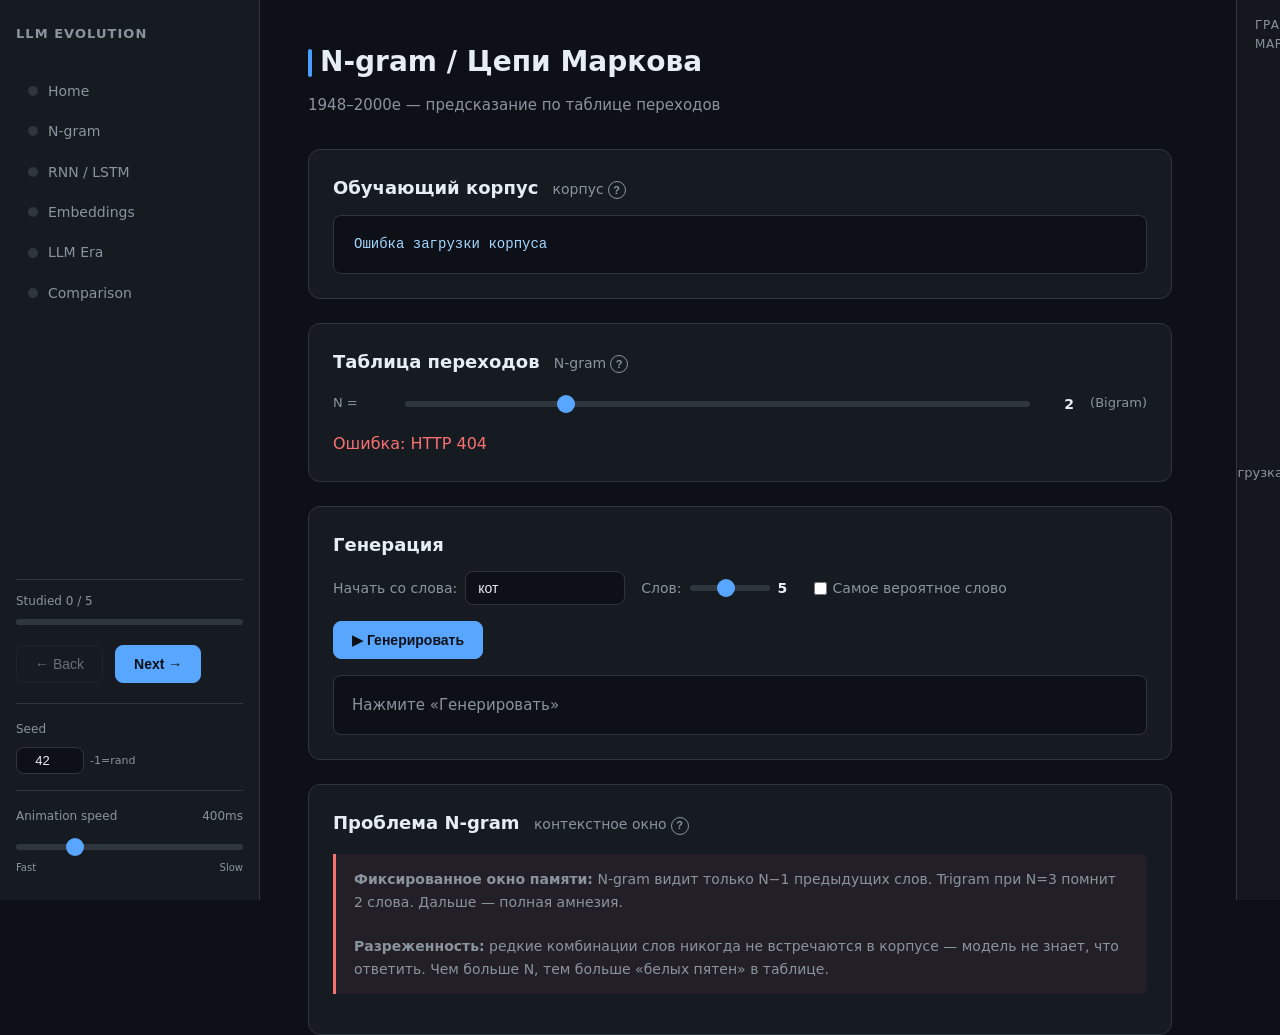
==== commit 1ae7da06: "feat(training): color-temperature edges + chart legends for module-1b - Replace transparent rgba edg" ====
--- a/templates/module-1-ngram.html
+++ b/templates/module-1-ngram.html
@@ -1,1095 +1,1118 @@
-<!DOCTYPE html>
-<html lang="ru">
-<head>
-  <meta charset="UTF-8">
-  <title>N-gram / Цепи Маркова — LLM Evolution</title>
-  <link rel="stylesheet" href="/static/style.css">
-  <style>
-    /* ── Probability table ──────────────────────────────── */
-    .prob-bar {
-      display: inline-block;
-      height: 10px;
-      border-radius: 3px;
-      background: var(--epoch-ngram);
-      opacity: 0.7;
-      min-width: 2px;
-      vertical-align: middle;
-      transition: width 0.3s ease;
-    }
-    .prob-value { font-size: 12px; color: var(--text-muted); margin-left: 6px; }
-    td.next-word { font-weight: 600; color: var(--epoch-ngram); min-width: 100px; }
-    td.context-key { font-family: monospace; font-size: 13px; color: var(--text-muted); }
-
-    /* ── Generation result ──────────────────────────────── */
-    .gen-token {
-      display: inline-block;
-      padding: 2px 8px;
-      border-radius: 4px;
-      margin: 2px 3px;
-      font-size: 15px;
-      transition: background 0.25s, color 0.25s;
-    }
-    .gen-token.active {
-      background: rgba(74,158,255,0.25);
-      color: var(--epoch-ngram);
-      font-weight: 700;
-    }
-    .gen-token.done {
-      background: rgba(74,158,255,0.08);
-      color: var(--text);
-    }
-    .gen-token.seed {
-      background: rgba(255,255,255,0.06);
-      color: var(--text-muted);
-    }
-
-    /* ── Start word input ───────────────────────────────── */
-    .word-input {
-      background: var(--bg);
-      border: 1px solid var(--border);
-      border-radius: var(--radius);
-      color: var(--text);
-      padding: 8px 12px;
-      font-size: 14px;
-      width: 160px;
-      outline: none;
-      transition: border-color 0.2s;
-    }
-    .word-input:focus { border-color: var(--accent); }
-
-    /* ── Controls row ───────────────────────────────────── */
-    .controls-row {
-      display: flex;
-      align-items: center;
-      gap: 16px;
-      flex-wrap: wrap;
-      margin-bottom: 16px;
-    }
-
-    /* ── Probability Graph Panel (fixed, right of main content) ── */
-    .graph-panel {
-      position: fixed;
-      left: calc(var(--sidebar-width) + 960px + 16px);
-      top: 0;
-      right: 0;
-      bottom: 0;
-      overflow: hidden;
-      background: rgba(255,255,255,0.03);
-      border-left: 1px solid var(--border);
-      padding: 16px 18px;
-      z-index: 50;
-      display: flex;
-      flex-direction: column;
-    }
-    .graph-panel-title {
-      font-size: 12px;
-      color: var(--text-muted);
-      text-transform: uppercase;
-      letter-spacing: 0.05em;
-      margin-bottom: 8px;
-      flex-shrink: 0;
-    }
-    .graph-placeholder {
-      flex: 1;
-      display: flex;
-      align-items: center;
-      justify-content: center;
-      color: var(--text-muted);
-      font-size: 13px;
-    }
-    /* highlight selected row in table */
-    tbody tr.selected td { background: rgba(74,158,255,0.07); }
-    tbody tr { cursor: pointer; }
-    tbody tr:hover td { background: rgba(255,255,255,0.03); }
-
-    /* ── Graph generation highlight ─────────────────────────── */
-    .graph-node.gen-active > rect {
-      stroke: #ffffff;
-      stroke-width: 5;
-      filter: url(#glow3);
-    }
-    .graph-node.gen-active > text { fill: #ffffff; }
-    .graph-node.gen-context > rect {
-      stroke: rgba(74,158,255,0.85);
-      stroke-width: 3.5;
-    }
-    svg.gen-running .graph-node:not(.gen-active):not(.gen-context) { opacity: 0.35; }
-    svg.gen-running path[data-from]:not(.gen-active) { opacity: 0.12 !important; }
-    path.gen-active { stroke: #ffffff !important; opacity: 1 !important; stroke-width: 3px !important; }
-  </style>
-</head>
-<body>
-  <nav id="sidebar"></nav>
-
-  <!-- Probability graph — fixed in the empty space to the right of main content -->
-  <div class="graph-panel" id="graph-panel">
-    <div class="graph-panel-title">Граф Маркова</div>
-    <div class="graph-placeholder" style="color:var(--text-muted);font-size:13px;text-align:center;padding:24px 0;">Загрузка…</div>
-  </div>
-
-  <main id="main-content">
-    <h1 class="section-title">
-      <span class="epoch-bar epoch-ngram"></span>N-gram / Цепи Маркова
-    </h1>
-    <p class="section-sub">1990е–2000е — предсказание по таблице переходов</p>
-
-    <!-- Corpus -->
-    <div class="card">
-      <div class="card-title">
-        Обучающий корпус
-        <span class="term" style="margin-left:8px; font-size:14px; font-weight:400; color:var(--text-muted);">
-          корпус
-          <button class="hint-btn" data-hint="Корпус — набор текстов, на которых 'учится' модель. Как список примеров для ученика.">?</button>
-        </span>
-      </div>
-      <div class="corpus-block" id="corpus-display"></div>
-    </div>
-
-    <!-- N-gram table -->
-    <div class="card">
-      <div class="card-title">
-        Таблица переходов
-        <span class="term" style="margin-left:8px; font-size:14px; font-weight:400; color:var(--text-muted);">
-          N-gram
-          <button class="hint-btn" data-hint="N-gram — это N слов подряд. Bigram = пара слов. Модель запоминает: 'после слова X обычно идёт слово Y'.">?</button>
-        </span>
-      </div>
-
-      <div class="slider-wrap">
-        <span class="slider-label">N =</span>
-        <input type="range" id="ngram-order" min="1" max="5" value="2" step="1">
-        <span class="slider-value" id="ngram-order-val">2</span>
-        <span style="font-size:13px; color:var(--text-muted); margin-left:4px;" id="ngram-order-label">(Bigram)</span>
-      </div>
-
-      <div id="table-container">
-        <div style="color:var(--text-muted); font-size:14px;">Загрузка таблицы…</div>
-      </div>
-    </div>
-
-    <!-- Generation -->
-    <div class="card">
-      <div class="card-title">Генерация</div>
-
-      <div class="controls-row">
-        <div style="display:flex; align-items:center; gap:8px;">
-          <span style="font-size:14px; color:var(--text-muted);">Начать со слова:</span>
-          <input type="text" id="start-word" class="word-input" value="кот" list="corpus-words">
-          <datalist id="corpus-words"></datalist>
-        </div>
-        <div style="display:flex; align-items:center; gap:8px;">
-          <span style="font-size:14px; color:var(--text-muted);">Слов:</span>
-          <input type="range" id="words-count" min="1" max="10" value="5" step="1" style="width:80px;">
-          <span id="words-count-val" style="font-size:14px; font-weight:600; min-width:20px;">5</span>
-        </div>
-        <button class="btn btn-primary" id="generate-btn">▶ Генерировать</button>
-      </div>
-
-      <div class="result-box" id="generation-result" style="min-height:52px; line-height:2;">
-        <span style="color:var(--text-muted);">Нажмите «Генерировать»</span>
-      </div>
-    </div>
-
-    <!-- Problem callout -->
-    <div class="card">
-      <div class="card-title">
-        Проблема N-gram
-        <span class="term" style="margin-left:8px; font-size:14px; font-weight:400; color:var(--text-muted);">
-          контекстное окно
-          <button class="hint-btn" data-hint="Контекстное окно — сколько слов назад модель 'помнит'. У N-gram это N−1 слов. Дальше — полная амнезия.">?</button>
-        </span>
-      </div>
-      <div class="callout warn">
-        <strong>Фиксированное окно памяти:</strong> N-gram видит только N−1 предыдущих слов.
-        Trigram при N=3 помнит 2 слова. Дальше — полная амнезия.<br><br>
-        <strong>Разреженность:</strong> редкие комбинации слов никогда не встречаются в корпусе —
-        модель не знает, что ответить. Чем больше N, тем больше «белых пятен» в таблице.
-      </div>
-    </div>
-  </main>
-
-  <script src="/static/nav.js"></script>
-  <script src="/static/utils.js"></script>
-  <script src="/static/tooltip.js"></script>
-  <script>
-    const ORDER_LABELS = { 1: "Unigram", 2: "Bigram", 3: "Trigram", 4: "4-gram", 5: "5-gram" };
-
-    // ── Corpus display ──────────────────────────────────────────
-    async function loadCorpus() {
-      const el = document.getElementById("corpus-display");
-      try {
-        // Берём данные из таблицы чтобы знать токены
-        const data = await apiFetch("/api/ngram/table?n=1");
-        const vocab = Object.keys(data.table["*"] || {});
-
-        // Запрашиваем корпус — берём из таблицы n=1 token_count
-        // и отображаем захардкоженные предложения из API-ответа
-        const sentences = [
-          "кот сидел у окна и смотрел на дождь",
-          "дождь шёл по улице и кот не выходил",
-          "кот лежал у тёплой печи и слушал дождь",
-          "дождь барабанил по крыше и кот дремал",
-          "кот дремал у печи пока дождь не прошёл",
-          "дождь прошёл и кот прыгнул на окно",
-          "на окне кот смотрел на улицу и щурился",
-          "солнце вышло и кот лёг на тёплую крышу",
-          "кот дремал на крыше пока не пришёл вечер",
-          "вечером кот слез с крыши и лёг у печи",
-        ];
-
-        el.innerHTML = sentences.map(s =>
-          `<span class="corpus-sentence">` +
-          `<span style="color:var(--text-muted);font-size:12px;opacity:0.7;">&lt;s&gt;</span> ` +
-          `${s} ` +
-          `<span style="color:var(--text-muted);font-size:12px;opacity:0.7;">&lt;/s&gt;</span>` +
-          `</span>`
-        ).join("");
-
-        // Заполняем datalist для input
-        const dl = document.getElementById("corpus-words");
-        vocab.forEach(w => {
-          const opt = document.createElement("option");
-          opt.value = w;
-          dl.appendChild(opt);
-        });
-      } catch (e) {
-        el.textContent = "Ошибка загрузки корпуса";
-      }
-    }
-
-    // ── Full Markov chain graph ──────────────────────────────────
-    let _graphTable = null;
-    let _graphN = 2;
-
-    const LS_KEY = 'ngram_graph_state';
-
-    function loadState() {
-      try {
-        const raw = localStorage.getItem(LS_KEY);
-        if (!raw) return { userPos: {}, graphPan: {}, edgeControlPts: {} };
-        return JSON.parse(raw);
-      } catch { return { userPos: {}, graphPan: {}, edgeControlPts: {} }; }
-    }
-
-    function saveState() {
-      try { localStorage.setItem(LS_KEY, JSON.stringify({ userPos, graphPan, graphZoom, edgeControlPts })); }
-      catch {}
-    }
-
-    const _state = loadState();
-    let userPos        = _state.userPos        || {};
-    let graphPan       = _state.graphPan       || {};
-    let graphZoom      = _state.graphZoom      || {};
-    let edgeControlPts = _state.edgeControlPts || {};
-
-    function renderFullGraph(table, n, selectedCtx) {
-      _graphTable = table;
-      _graphN = n;
-
-      const panel = document.getElementById("graph-panel");
-
-      // Fixed viewBox coordinate space — SVG scales automatically via flex:1
-      // All positions are in this coordinate space; browser scales to fill panel
-      const VCX = 500, VCY = 500;
-
-      // ── N≥1: full directed Markov graph (N=1 → nodes only, no edges) ──
-      const nodeSet = new Set();
-      const allEdges = [];
-      const nodeFreq = {}; // N=1: word → probability
-      Object.entries(table).forEach(([ctx, nexts]) => {
-        if (n > 1) nodeSet.add(ctx);
-        Object.entries(nexts).forEach(([word, prob]) => {
-          nodeSet.add(word);
-          if (n > 1) allEdges.push({ from: ctx, to: word, prob, ctx });
-          else nodeFreq[word] = prob;
-        });
-      });
-
-      const nodeArr = Array.from(nodeSet);
-      const count   = nodeArr.length;
-
-      // Rectangle dimensions in viewBox units
-      const BASE    = count <= 8 ? 60 : count <= 15 ? 52 : count <= 35 ? 38 : 28;
-      const RH      = BASE * 0.55;
-      const RCORNER = BASE * 0.22;
-      const fsize   = BASE >= 52 ? 26 : BASE >= 38 ? 20 : 15;
-
-      // Per-node half-width based on label length
-      const CHAR_W = fsize * 0.60;
-      const PAD_X  = BASE * 0.45;
-      const nodeRW = {};
-      nodeArr.forEach(id => {
-        nodeRW[id] = Math.max(BASE * 0.8, id.length * CHAR_W / 2 + PAD_X);
-      });
-      const maxRW = Math.max(...Object.values(nodeRW));
-
-      // ── Force-directed layout (Fruchterman-Reingold) ──────────
-      // Canvas size: fixed so SVG stays readable regardless of N
-      const SZ  = 1600;
-      const cx  = SZ / 2, cy = SZ / 2;
-      const AREA = SZ * SZ;
-      const K   = Math.sqrt(AREA / count) * 1.4;  // optimal distance (larger = more spread)
-
-      // Initialise positions on a circle (stable starting point)
-      const pos = {};
-      const vel = {};
-      nodeArr.forEach((id, i) => {
-        const angle = (2 * Math.PI * i / count) - Math.PI / 2;
-        const r0 = K * 1.5;
-        pos[id] = { x: cx + r0 * Math.cos(angle), y: cy + r0 * Math.sin(angle) };
-        vel[id] = { x: 0, y: 0 };
-      });
-
-      // Build adjacency set for fast lookup
-      const edgeSet = new Set(allEdges.map(e => e.from + '→' + e.to));
-
-      const ITERS = 350;
-      for (let iter = 0; iter < ITERS; iter++) {
-        const t = Math.max(2, K * (1 - iter / ITERS)); // temperature (cooling)
-
-        // Repulsion: every pair of nodes pushes apart (rect-aware effective distance)
-        for (let i = 0; i < nodeArr.length; i++) {
-          for (let j = i + 1; j < nodeArr.length; j++) {
-            const a = nodeArr[i], b = nodeArr[j];
-            const dx = pos[a].x - pos[b].x;
-            const dy = pos[a].y - pos[b].y;
-            const d  = Math.sqrt(dx * dx + dy * dy) || 0.01;
-            const nx = dx / d, ny = dy / d;
-            // Effective "radius" of each rect in the direction (nx,ny)
-            const ra = Math.min(Math.abs(nx) > 1e-6 ? nodeRW[a] / Math.abs(nx) : Infinity, Math.abs(ny) > 1e-6 ? RH / Math.abs(ny) : Infinity);
-            const rb = Math.min(Math.abs(nx) > 1e-6 ? nodeRW[b] / Math.abs(nx) : Infinity, Math.abs(ny) > 1e-6 ? RH / Math.abs(ny) : Infinity);
-            const dEff = Math.max(1, d - ra - rb - 18); // desired gap 18px between borders
-            const f  = (K * K) / (dEff * dEff);
-            vel[a].x += nx * f;
-            vel[a].y += ny * f;
-            vel[b].x -= nx * f;
-            vel[b].y -= ny * f;
-          }
-        }
-
-        // Attraction: connected nodes pull together
-        allEdges.forEach(({ from, to }) => {
-          const dx = pos[to].x - pos[from].x;
-          const dy = pos[to].y - pos[from].y;
-          const d  = Math.sqrt(dx * dx + dy * dy) || 0.01;
-          const f  = d / K;              // Linear attraction (less aggressive than d²)
-          vel[from].x += dx / d * f;
-          vel[from].y += dy / d * f;
-          vel[to].x   -= dx / d * f;
-          vel[to].y   -= dy / d * f;
-        });
-
-        // Edge-node repulsion: push non-endpoint nodes away from edge paths
-        allEdges.forEach(({ from, to }) => {
-          const p1 = pos[from], p2 = pos[to];
-          const edx = p2.x - p1.x, edy = p2.y - p1.y;
-          const eLen2 = edx * edx + edy * edy || 0.01;
-          nodeArr.forEach(id => {
-            if (id === from || id === to) return;
-            const N = pos[id];
-            const t = ((N.x - p1.x) * edx + (N.y - p1.y) * edy) / eLen2;
-            if (t <= 0.05 || t >= 0.95) return; // near endpoints — handled by node-node repulsion
-            const cx = p1.x + t * edx, cy = p1.y + t * edy;
-            const perpDx = N.x - cx, perpDy = N.y - cy;
-            const perpDist = Math.sqrt(perpDx * perpDx + perpDy * perpDy);
-            const minDist = nodeRW[id] + RH + 22;
-            if (perpDist >= minDist) return;
-            let nx, ny;
-            if (perpDist < 0.5) { // exactly on edge: push perpendicular to edge direction
-              nx = -edy / Math.sqrt(eLen2); ny = edx / Math.sqrt(eLen2);
-            } else {
-              nx = perpDx / perpDist; ny = perpDy / perpDist;
-            }
-            const f = (minDist - perpDist) * 1.8;
-            // Push the intermediate node away from the edge
-            vel[id].x += nx * f;
-            vel[id].y += ny * f;
-            // Also nudge edge endpoints in opposite direction so the edge routes around
-            vel[from].x -= nx * f * 0.25;
-            vel[from].y -= ny * f * 0.25;
-            vel[to].x   -= nx * f * 0.25;
-            vel[to].y   -= ny * f * 0.25;
-          });
-        });
-
-        // Apply velocities with temperature cap + centre gravity
-        nodeArr.forEach(id => {
-          const v = vel[id];
-          // Gentle pull toward centre so graph doesn't drift off-screen
-          v.x += (cx - pos[id].x) * 0.004;
-          v.y += (cy - pos[id].y) * 0.004;
-          const speed = Math.sqrt(v.x * v.x + v.y * v.y) || 1;
-          const capped = Math.min(speed, t);
-          pos[id].x += v.x / speed * capped;
-          pos[id].y += v.y / speed * capped;
-          vel[id]    = { x: 0, y: 0 };
-        });
-      }
-
-      // ── Post-simulation: resolve remaining rectangle overlaps ──
-      for (let pass = 0; pass < 40; pass++) {
-        let moved = false;
-        for (let i = 0; i < nodeArr.length; i++) {
-          for (let j = i + 1; j < nodeArr.length; j++) {
-            const a = nodeArr[i], b = nodeArr[j];
-            const dx = pos[a].x - pos[b].x;
-            const dy = pos[a].y - pos[b].y;
-            const minX = nodeRW[a] + nodeRW[b] + 16;
-            const minY = RH * 2 + 12;
-            const ovX = minX - Math.abs(dx);
-            const ovY = minY - Math.abs(dy);
-            if (ovX > 0 && ovY > 0) {
-              moved = true;
-              // Push along the axis with smaller relative overlap
-              if (ovX / minX < ovY / minY) {
-                const push = ovX / 2 + 1;
-                pos[a].x += dx >= 0 ? push : -push;
-                pos[b].x -= dx >= 0 ? push : -push;
-              } else {
-                const push = ovY / 2 + 1;
-                pos[a].y += dy >= 0 ? push : -push;
-                pos[b].y -= dy >= 0 ? push : -push;
-              }
-            }
-          }
-        }
-        if (!moved) break;
-      }
-
-      // ── Normalise: stretch positions to fill SZ with padding ──
-      const PAD = maxRW + 20;
-      let minX = Infinity, maxX = -Infinity, minY = Infinity, maxY = -Infinity;
-      nodeArr.forEach(id => {
-        minX = Math.min(minX, pos[id].x); maxX = Math.max(maxX, pos[id].x);
-        minY = Math.min(minY, pos[id].y); maxY = Math.max(maxY, pos[id].y);
-      });
-      const scaleX = (SZ - PAD * 2) / (maxX - minX || 1);
-      const scaleY = (SZ - PAD * 2) / (maxY - minY || 1);
-      const scale  = Math.min(scaleX, scaleY); // uniform scale, keep aspect ratio
-      const offX   = (SZ - (maxX - minX) * scale) / 2 - minX * scale;
-      const offY   = (SZ - (maxY - minY) * scale) / 2 - minY * scale;
-      nodeArr.forEach(id => {
-        pos[id].x = pos[id].x * scale + offX;
-        pos[id].y = pos[id].y * scale + offY;
-      });
-
-      // Apply user drag overrides (preserved across selectedCtx changes within same n)
-      nodeArr.forEach(id => {
-        const saved = userPos[`${n}:${id}`];
-        if (saved) { pos[id].x = saved.x; pos[id].y = saved.y; }
-      });
-      const livePos = pos; // shared reference updated live during drag
-
-      // Find where a line from (cx,cy) in direction (nx,ny) exits the rectangle border
-      function rectBorder(px, py, nx, ny, hw, hh, margin) {
-        const tx = Math.abs(nx) > 1e-6 ? hw / Math.abs(nx) : Infinity;
-        const ty = Math.abs(ny) > 1e-6 ? hh / Math.abs(ny) : Infinity;
-        const t  = Math.min(tx, ty) + (margin || 0);
-        return { x: px + nx * t, y: py + ny * t };
-      }
-
-      const defs = `<defs>
-        <marker id="marr" viewBox="0 -4 8 8" refX="7" refY="0"
-          markerUnits="strokeWidth" markerWidth="7" markerHeight="7" orient="auto">
-          <path d="M0,-3.5 L7,0 L0,3.5" fill="none"
-            stroke="#4a9eff" stroke-width="1" stroke-linecap="round" stroke-linejoin="round"/>
-        </marker>
-        <marker id="marr-hi" viewBox="0 -4 8 8" refX="7" refY="0"
-          markerUnits="strokeWidth" markerWidth="7" markerHeight="7" orient="auto">
-          <path d="M0,-3.5 L7,0 L0,3.5" fill="none"
-            stroke="#ffffff" stroke-width="1" stroke-linecap="round" stroke-linejoin="round"/>
-        </marker>
-        <filter id="glow3">
-          <feGaussianBlur stdDeviation="5" result="b"/>
-          <feMerge><feMergeNode in="b"/><feMergeNode in="SourceGraphic"/></feMerge>
-        </filter>
-      </defs>`;
-
-      let edgesSvg = '', cpSvg = '';
-      const sorted = [...allEdges].sort((a,b) =>
-        (a.ctx === selectedCtx ? 1 : 0) - (b.ctx === selectedCtx ? 1 : 0));
-
-      sorted.forEach(({ from, to, prob, ctx }) => {
-        const p1 = pos[from], p2 = pos[to];
-        if (!p1 || !p2) return;
-        const isSel = selectedCtx && ctx === selectedCtx;
-
-        // Self-loop: small arc above the top edge of the rectangle
-        if (from === to) {
-          const lx = p1.x, ly = p1.y - RH - 28;  // RH is fixed
-          const color = isSel ? '#ffffff' : '#4a9eff';
-          const op    = isSel ? 1 : (0.35 + prob * 0.65).toFixed(2);
-          edgesSvg += `
-            <ellipse data-selfloop="${from}" cx="${lx.toFixed(1)}" cy="${ly.toFixed(1)}" rx="24" ry="18"
-              fill="none" stroke="${color}" stroke-width="${isSel ? 4 : 2}" opacity="${op}"/>
-            <text x="${lx.toFixed(1)}" y="${(ly - 24).toFixed(1)}" text-anchor="middle"
-              font-size="${fsize - 6}" fill="${color}" opacity="${op}"
-              style="pointer-events:none">${(prob*100).toFixed(0)}%</text>`;
-          return;
-        }
-
-        const dx = p2.x - p1.x, dy = p2.y - p1.y;
-        const dist = Math.sqrt(dx*dx + dy*dy) || 1;
-        const nx = dx/dist, ny = dy/dist;
-
-        // Perpendicular curve offset (based on center-to-center for orientation)
-        const perp = 38;
-        const cpKey = `${n}:${from}||${to}`;
-        const storedCP = edgeControlPts[cpKey];
-        // Step 1: estimate control point (use stored if available)
-        const emx = storedCP ? storedCP.x : (p1.x + p2.x) / 2 - ny * perp;
-        const emy = storedCP ? storedCP.y : (p1.y + p2.y) / 2 + nx * perp;
-        // Step 2: actual curve departure/approach directions
-        const sdx = emx - p1.x, sdy = emy - p1.y;
-        const sd = Math.sqrt(sdx*sdx + sdy*sdy) || 1;
-        const adx = p2.x - emx, ady = p2.y - emy;
-        const ad = Math.sqrt(adx*adx + ady*ady) || 1;
-        // Step 3: border points using actual curve directions
-        const s  = rectBorder(p1.x, p1.y,  sdx/sd,  sdy/sd, nodeRW[from], RH, 0);
-        const e  = rectBorder(p2.x, p2.y, -adx/ad, -ady/ad, nodeRW[to],   RH, 2);
-        // Step 4: final control point
-        const mx = storedCP ? storedCP.x : (s.x + e.x) / 2 - ny * perp;
-        const my = storedCP ? storedCP.y : (s.y + e.y) / 2 + nx * perp;
-
-        const color = isSel ? '#ffffff' : '#4a9eff';
-        const op    = isSel ? 1   : (0.3 + prob * 0.7).toFixed(2);
-        const sw    = isSel ? 2.5 : (0.6 + prob * 1.8).toFixed(1);
-        const lx = Math.round((s.x + 2*mx + e.x) / 4);
-        const ly = Math.round((s.y + 2*my + e.y) / 4) - 12;
-
-        edgesSvg += `
-          <path data-from="${from}" data-to="${to}"
-            d="M${s.x.toFixed(1)},${s.y.toFixed(1)} Q${mx.toFixed(1)},${my.toFixed(1)} ${e.x.toFixed(1)},${e.y.toFixed(1)}"
-            fill="none" stroke="${color}" stroke-width="${sw}" opacity="${op}"
-            marker-end="url(#${isSel ? 'marr-hi' : 'marr'})"/>
-          <text data-elabel="${from}||${to}" x="${lx}" y="${ly}" text-anchor="middle"
-            font-size="${fsize - 6}" font-weight="600" fill="${color}" opacity="${op}"
-            style="pointer-events:none">${(prob*100).toFixed(0)}%</text>`;
-        // Point ON the curve at t=0.5
-        const cmx = (s.x + 2*mx + e.x) / 4, cmy = (s.y + 2*my + e.y) / 4;
-        cpSvg += `<circle class="edge-cp" data-edge="${from}||${to}"
-          data-sx="${s.x.toFixed(2)}" data-sy="${s.y.toFixed(2)}"
-          data-ex="${e.x.toFixed(2)}" data-ey="${e.y.toFixed(2)}"
-          cx="${cmx.toFixed(1)}" cy="${cmy.toFixed(1)}" r="10"
-          fill="rgba(74,158,255,${storedCP ? 0.6 : 0.12})"
-          stroke="rgba(74,158,255,${storedCP ? 0.9 : 0.35})" stroke-width="1.5"
-          style="cursor:crosshair"/>
-        <circle class="edge-cp" data-edge="${from}||${to}"
-          data-sx="${s.x.toFixed(2)}" data-sy="${s.y.toFixed(2)}"
-          data-ex="${e.x.toFixed(2)}" data-ey="${e.y.toFixed(2)}"
-          cx="${cmx.toFixed(1)}" cy="${cmy.toFixed(1)}" r="22"
-          fill="transparent" stroke="none" style="cursor:crosshair"/>`;
-      });
-
-      let nodesSvg = '';
-      nodeArr.forEach(id => {
-        const { x, y } = pos[id];
-        const isCtx = n > 1 && table[id] !== undefined;
-        const isSel = selectedCtx && id === selectedCtx;
-        const prob1 = n === 1 ? (nodeFreq[id] || 0) : 0;
-        const fill   = isSel ? 'rgba(255,255,255,0.22)'
-                     : n === 1 ? `rgba(74,158,255,${(0.08 + prob1 * 0.55).toFixed(2)})`
-                     : isCtx  ? 'rgba(74,158,255,0.18)' : 'rgba(74,158,255,0.07)';
-        const stroke = isSel ? '#ffffff' : '#4a9eff';
-        const sw     = isSel ? 5 : n === 1 ? (1.5 + prob1 * 3).toFixed(1) : isCtx ? 3.5 : 2;
-        const glow   = (isCtx || isSel || (n === 1 && prob1 > 0.08)) ? 'filter="url(#glow3)"' : '';
-        const fw     = (isCtx || n === 1) ? '700' : '400';
-        const fc     = isSel ? '#ffffff' : isCtx ? '#e8eaf0' : n === 1 ? '#e8eaf0' : '#aac4e8';
-
-        const rw = nodeRW[id];
-        const labelY = n === 1 ? (-fsize * 0.15).toFixed(1) : (fsize * 0.38).toFixed(1);
-        nodesSvg += `
-          <g class="graph-node" data-id="${id}" transform="translate(${x.toFixed(1)},${y.toFixed(1)})" style="cursor:grab">
-            <rect x="${(-rw).toFixed(1)}" y="${(-RH).toFixed(1)}"
-              width="${(rw * 2).toFixed(1)}" height="${(RH * 2).toFixed(1)}" rx="${RCORNER.toFixed(1)}"
-              fill="${fill}" stroke="${stroke}" stroke-width="${sw}" ${glow}/>
-            <text x="0" y="${labelY}" text-anchor="middle"
-              font-size="${fsize}" font-weight="${fw}" fill="${fc}"
-              style="pointer-events:none">${escapeHtml(id)}</text>
-            ${n === 1 ? `<text x="0" y="${(RH * 0.55).toFixed(1)}" text-anchor="middle"
-              font-size="${fsize - 6}" fill="#4a9eff" style="pointer-events:none">${(prob1*100).toFixed(0)}%</text>` : ''}
-          </g>`;
-      });
-
-      const pan  = graphPan[n]  || { x: 0, y: 0 };
-      let zoom   = graphZoom[n] || 1;
-      const hasUserDrags = nodeArr.some(id => userPos[`${n}:${id}`]);
-      const hasCPs = Object.keys(edgeControlPts).some(k => k.startsWith(`${n}:`));
-      const hasChanges = hasUserDrags || pan.x !== 0 || pan.y !== 0 || zoom !== 1 || hasCPs;
-      panel.innerHTML = `
-        <div class="graph-panel-title" style="display:flex;align-items:center;justify-content:space-between;gap:8px;">
-          <span>Граф Маркова (N=${n})${n > 1 && selectedCtx ? ' · ' + selectedCtx : ''}</span>
-          ${hasChanges ? `<button id="graph-reset-btn" style="font-size:11px;padding:3px 8px;border-radius:5px;border:1px solid var(--border);background:var(--bg-hover);color:var(--text-muted);cursor:pointer;">↺ Сброс</button>` : ''}
-        </div>
-        <svg viewBox="${pan.x.toFixed(1)} ${pan.y.toFixed(1)} ${(SZ*zoom).toFixed(1)} ${(SZ*zoom).toFixed(1)}" xmlns="http://www.w3.org/2000/svg"
-             style="flex:1;width:100%;height:100%;cursor:grab;" preserveAspectRatio="xMidYMid meet">
-          ${defs}${edgesSvg}${nodesSvg}${cpSvg}
-        </svg>
-        <div style="font-size:11px;color:var(--text-muted);text-align:center;padding:4px 0 0;flex-shrink:0;">
-          ${count} вершин · ${allEdges.length} рёбер
-        </div>`;
-
-      // ── Reset button ──────────────────────────────────────────
-      const resetBtn = panel.querySelector('#graph-reset-btn');
-      if (resetBtn) {
-        resetBtn.addEventListener('click', () => {
-          nodeArr.forEach(id => delete userPos[`${n}:${id}`]);
-          delete graphPan[n];
-          delete graphZoom[n];
-          Object.keys(edgeControlPts).forEach(k => { if (k.startsWith(`${n}:`)) delete edgeControlPts[k]; });
-          saveState();
-          renderFullGraph(table, n, selectedCtx);
-        });
-      }
-
-      // ── Drag & drop + Pan ─────────────────────────────────────
-      const svgEl = panel.querySelector('svg');
-      let draggingId = null, dragStartSVG = {x:0,y:0}, dragStartNode = {x:0,y:0}, dragMoved = false;
-      let isPanning = false, panStart = {x:0,y:0}, panStartPan = {x:0,y:0};
-      let panScaleX = 1, panScaleY = 1;
-      let draggingCP = null, cpDragStart = {x:0,y:0}, cpStartM = {x:0,y:0}, cpStartS = {x:0,y:0}, cpStartE = {x:0,y:0};
-
-      function svgPt(e) {
-        const pt = svgEl.createSVGPoint();
-        pt.x = e.clientX; pt.y = e.clientY;
-        return pt.matrixTransform(svgEl.getScreenCTM().inverse());
-      }
-
-      function edgePathData(from, to) {
-        const p1 = livePos[from], p2 = livePos[to];
-        if (!p1 || !p2) return null;
-        const dx = p2.x - p1.x, dy = p2.y - p1.y;
-        const dist = Math.sqrt(dx*dx + dy*dy) || 1;
-        const nx = dx/dist, ny = dy/dist;
-        const perp = 38;
-        const storedCP = edgeControlPts[`${n}:${from}||${to}`];
-        const emx = storedCP ? storedCP.x : (p1.x+p2.x)/2 - ny*perp;
-        const emy = storedCP ? storedCP.y : (p1.y+p2.y)/2 + nx*perp;
-        const sdx = emx-p1.x, sdy = emy-p1.y, sd = Math.sqrt(sdx*sdx+sdy*sdy)||1;
-        const adx = p2.x-emx, ady = p2.y-emy, ad = Math.sqrt(adx*adx+ady*ady)||1;
-        const s = rectBorder(p1.x,p1.y, sdx/sd,sdy/sd, nodeRW[from],RH, 0);
-        const e = rectBorder(p2.x,p2.y, -adx/ad,-ady/ad, nodeRW[to],RH, 2);
-        const mx = storedCP ? storedCP.x : (s.x+e.x)/2 - ny*perp;
-        const my = storedCP ? storedCP.y : (s.y+e.y)/2 + nx*perp;
-        const cmx2 = (s.x + 2*mx + e.x) / 4, cmy2 = (s.y + 2*my + e.y) / 4;
-        return {
-          d: `M${s.x.toFixed(1)},${s.y.toFixed(1)} Q${mx.toFixed(1)},${my.toFixed(1)} ${e.x.toFixed(1)},${e.y.toFixed(1)}`,
-          lx: Math.round(cmx2), ly: Math.round(cmy2) - 12,
-          mx, my, cmx: cmx2, cmy: cmy2,
-          sx: s.x, sy: s.y, ex: e.x, ey: e.y
-        };
-      }
-
-      function redrawEdgesForNode(id) {
-        svgEl.querySelectorAll(`[data-from]`).forEach(pathEl => {
-          if (pathEl.dataset.from !== id && pathEl.dataset.to !== id) return;
-          const from = pathEl.dataset.from, to = pathEl.dataset.to;
-          const res = edgePathData(from, to);
-          if (!res) return;
-          pathEl.setAttribute('d', res.d);
-          const lbl = svgEl.querySelector(`[data-elabel="${from}||${to}"]`);
-          if (lbl) { lbl.setAttribute('x', res.lx); lbl.setAttribute('y', res.ly); }
-          // Update CP circles for this edge
-          svgEl.querySelectorAll(`[data-edge="${from}||${to}"].edge-cp`).forEach(cpEl => {
-            cpEl.setAttribute('cx', res.cmx.toFixed(1));
-            cpEl.setAttribute('cy', res.cmy.toFixed(1));
-            cpEl.setAttribute('data-sx', res.sx.toFixed(2));
-            cpEl.setAttribute('data-sy', res.sy.toFixed(2));
-            cpEl.setAttribute('data-ex', res.ex.toFixed(2));
-            cpEl.setAttribute('data-ey', res.ey.toFixed(2));
-          });
-        });
-        // Self-loop
-        const sl = svgEl.querySelector(`[data-selfloop="${id}"]`);
-        if (sl) {
-          sl.setAttribute('cx', livePos[id].x.toFixed(1));
-          sl.setAttribute('cy', (livePos[id].y - RH - 28).toFixed(1));
-        }
-      }
-
-      function ensureResetBtn() {
-        if (!panel.querySelector('#graph-reset-btn')) {
-          const titleEl = panel.querySelector('.graph-panel-title');
-          if (titleEl) {
-            const btn = document.createElement('button');
-            btn.id = 'graph-reset-btn';
-            btn.textContent = '↺ Сброс';
-            btn.style.cssText = 'font-size:11px;padding:3px 8px;border-radius:5px;border:1px solid var(--border);background:var(--bg-hover);color:var(--text-muted);cursor:pointer;';
-            btn.addEventListener('click', () => {
-              nodeArr.forEach(id => delete userPos[`${n}:${id}`]);
-              delete graphPan[n];
-              delete graphZoom[n];
-              Object.keys(edgeControlPts).forEach(k => { if (k.startsWith(`${n}:`)) delete edgeControlPts[k]; });
-              saveState();
-              renderFullGraph(table, n, selectedCtx);
-            });
-            titleEl.appendChild(btn);
-          }
-        }
-      }
-
-      svgEl.addEventListener('mousedown', e => {
-        const cp = e.target.closest('.edge-cp');
-        if (cp) {
-          // Control point drag
-          e.preventDefault(); e.stopPropagation();
-          draggingCP = cp.dataset.edge;
-          cpDragStart = svgPt(e);
-          const res = edgePathData(...draggingCP.split('||'));
-          // cpStartM = point ON curve at t=0.5 (what user drags)
-          cpStartM = res ? { x: res.cmx, y: res.cmy } : {x:0,y:0};
-          cpStartS = res ? { x: res.sx,  y: res.sy  } : {x:0,y:0};
-          cpStartE = res ? { x: res.ex,  y: res.ey  } : {x:0,y:0};
-          return;
-        }
-        const g = e.target.closest('.graph-node');
-        if (g) {
-          // Node drag
-          e.preventDefault();
-          draggingId = g.dataset.id;
-          dragStartSVG = svgPt(e);
-          dragStartNode = { x: livePos[draggingId].x, y: livePos[draggingId].y };
-          dragMoved = false;
-          g.style.cursor = 'grabbing';
-          svgEl.appendChild(g);
-        } else {
-          // Background pan
-          e.preventDefault();
-          isPanning = true;
-          panStart = { x: e.clientX, y: e.clientY };
-          panStartPan = { x: pan.x, y: pan.y };
-          const ctm = svgEl.getScreenCTM();
-          panScaleX = 1 / ctm.a;
-          panScaleY = 1 / ctm.d;
-          svgEl.style.cursor = 'grabbing';
-        }
-      });
-
-      svgEl.addEventListener('mousemove', e => {
-        if (draggingCP) {
-          e.preventDefault();
-          const pt = svgPt(e);
-          // User drags the point ON the curve; invert to get new Bezier control point
-          const newCmx = cpStartM.x + (pt.x - cpDragStart.x);
-          const newCmy = cpStartM.y + (pt.y - cpDragStart.y);
-          const newMx = 2*newCmx - (cpStartS.x + cpStartE.x) / 2;
-          const newMy = 2*newCmy - (cpStartS.y + cpStartE.y) / 2;
-          edgeControlPts[`${n}:${draggingCP}`] = { x: newMx, y: newMy };
-          saveState();
-          const [from, to] = draggingCP.split('||');
-          const res = edgePathData(from, to);
-          if (res) {
-            const pathEl = svgEl.querySelector(`[data-from="${from}"][data-to="${to}"]`);
-            if (pathEl) pathEl.setAttribute('d', res.d);
-            const lbl = svgEl.querySelector(`[data-elabel="${draggingCP}"]`);
-            if (lbl) { lbl.setAttribute('x', res.lx); lbl.setAttribute('y', res.ly); }
-            // Update ALL cp circles for this edge (visible + hit-zone)
-            svgEl.querySelectorAll(`[data-edge="${draggingCP}"].edge-cp`).forEach(cpEl => {
-              cpEl.setAttribute('cx', res.cmx.toFixed(1));
-              cpEl.setAttribute('cy', res.cmy.toFixed(1));
-              if (parseFloat(cpEl.getAttribute('r')) < 15) {
-                cpEl.setAttribute('fill', 'rgba(74,158,255,0.6)');
-                cpEl.setAttribute('stroke', 'rgba(74,158,255,0.9)');
-              }
-            });
-          }
-          ensureResetBtn();
-          return;
-        }
-        if (draggingId) {
-          e.preventDefault();
-          const pt = svgPt(e);
-          const nx = dragStartNode.x + (pt.x - dragStartSVG.x);
-          const ny = dragStartNode.y + (pt.y - dragStartSVG.y);
-          dragMoved = true;
-          livePos[draggingId].x = nx; livePos[draggingId].y = ny;
-          userPos[`${n}:${draggingId}`] = { x: nx, y: ny };
-          saveState();
-          const g = svgEl.querySelector(`[data-id="${draggingId}"]`);
-          if (g) g.setAttribute('transform', `translate(${nx.toFixed(1)},${ny.toFixed(1)})`);
-          redrawEdgesForNode(draggingId);
-          ensureResetBtn();
-        } else if (isPanning) {
-          e.preventDefault();
-          const dX = e.clientX - panStart.x;
-          const dY = e.clientY - panStart.y;
-          pan.x = panStartPan.x - dX * panScaleX;
-          pan.y = panStartPan.y - dY * panScaleY;
-          graphPan[n] = { x: pan.x, y: pan.y };
-          svgEl.setAttribute('viewBox', `${pan.x.toFixed(1)} ${pan.y.toFixed(1)} ${(SZ*zoom).toFixed(1)} ${(SZ*zoom).toFixed(1)}`);
-          saveState();
-          ensureResetBtn();
-        }
-      });
-
-      svgEl.addEventListener('mouseup', () => {
-        if (draggingCP) { draggingCP = null; return; }
-        if (draggingId) {
-          const g = svgEl.querySelector(`[data-id="${draggingId}"]`);
-          if (g) g.style.cursor = 'grab';
-          if (!dragMoved) {
-            const clickedId = draggingId;
-            draggingId = null;
-            const tbody = document.querySelector('#table-container tbody');
-            if (tbody) {
-              tbody.querySelectorAll('tr.selected').forEach(r => r.classList.remove('selected'));
-              tbody.querySelectorAll(`tr[data-context="${CSS.escape(clickedId)}"]`).forEach(r => r.classList.add('selected'));
-            }
-            renderFullGraph(table, n, clickedId);
-            return;
-          }
-          draggingId = null;
-        }
-        if (isPanning) {
-          isPanning = false;
-          svgEl.style.cursor = 'grab';
-        }
-      });
-      svgEl.addEventListener('wheel', e => {
-        e.preventDefault();
-        const factor = e.deltaY > 0 ? 1.15 : 1 / 1.15;
-        const newZoom = Math.max(0.15, Math.min(6, zoom * factor));
-        const k = newZoom / zoom;
-        const pt = svgPt(e);
-        // Keep point under cursor fixed
-        pan.x = pt.x - (pt.x - pan.x) * k;
-        pan.y = pt.y - (pt.y - pan.y) * k;
-        zoom = newZoom;
-        graphPan[n]  = { x: pan.x, y: pan.y };
-        graphZoom[n] = zoom;
-        saveState();
-        svgEl.setAttribute('viewBox', `${pan.x.toFixed(1)} ${pan.y.toFixed(1)} ${(SZ*zoom).toFixed(1)} ${(SZ*zoom).toFixed(1)}`);
-        ensureResetBtn();
-      }, { passive: false });
-
-      svgEl.addEventListener('mouseleave', () => {
-        draggingCP = null;
-        draggingId = null;
-        isPanning = false;
-        svgEl.style.cursor = 'grab';
-      });
-    }
-
-    // ── Table rendering ─────────────────────────────────────────
-    let _loadVersion = 0;
-
-    async function loadTable(n) {
-      const version = ++_loadVersion;
-      const container = document.getElementById("table-container");
-      container.innerHTML = `<div style="color:var(--text-muted); font-size:14px;">Загрузка…</div>`;
-
-      try {
-        const data = await apiFetch(`/api/ngram/table?n=${n}`);
-        if (version !== _loadVersion) return; // stale response, newer request already fired
-        const table = data.table;
-        const entries = Object.entries(table);
-
-        if (entries.length === 0) {
-          container.innerHTML = `<div style="color:var(--text-muted);">Таблица пуста</div>`;
-          return;
-        }
-
-        const maxRows = 30;
-        const shown = entries.slice(0, maxRows);
-        const truncated = entries.length > maxRows;
-
-        const tableEl = document.createElement("table");
-        const thead = document.createElement("thead");
-        thead.innerHTML = n === 1
-          ? `<tr><th>Слово</th><th style="width:200px">Частота</th><th>P</th></tr>`
-          : `<tr><th>Контекст</th><th>Следующее слово</th><th style="width:200px">Вероятность</th><th>P</th></tr>`;
-        tableEl.appendChild(thead);
-
-        const tbody = document.createElement("tbody");
-
-        // Track context→nexts for click handler
-        const contextMap = {};
-
-        if (n === 1) {
-          const nexts = Object.entries(table["*"] || {}).sort((a,b) => b[1]-a[1]);
-          contextMap["*"] = table["*"] || {};
-          nexts.slice(0, maxRows).forEach(([word, prob]) => {
-            const tr = document.createElement("tr");
-            tr.dataset.context = "*";
-            tr.innerHTML = `
-              <td class="next-word">${word}</td>
-              <td><span class="prob-bar" style="width:${Math.round(prob*400)}px"></span></td>
-              <td class="prob-value">${(prob*100).toFixed(1)}%</td>
-            `;
-            tbody.appendChild(tr);
-          });
-        } else {
-          shown.forEach(([context, nexts]) => {
-            contextMap[context] = nexts;
-            const nextEntries = Object.entries(nexts).sort((a,b) => b[1]-a[1]);
-            nextEntries.forEach(([word, prob], i) => {
-              const tr = document.createElement("tr");
-              tr.dataset.context = context;
-              tr.innerHTML = `
-                ${i === 0 ? `<td class="context-key" rowspan="${nextEntries.length}">${context}</td>` : ""}
-                <td class="next-word">${word}</td>
-                <td><span class="prob-bar" style="width:${Math.round(prob*300)}px"></span></td>
-                <td class="prob-value">${(prob*100).toFixed(0)}%</td>
-              `;
-              tbody.appendChild(tr);
-            });
-          });
-        }
-
-        // Click handler on rows
-        tbody.addEventListener("click", (e) => {
-          const tr = e.target.closest("tr");
-          if (!tr) return;
-          const ctx = tr.dataset.context;
-          if (!ctx) return;
-
-          // Highlight selected context rows
-          tbody.querySelectorAll("tr.selected").forEach(r => r.classList.remove("selected"));
-          tbody.querySelectorAll(`tr[data-context="${CSS.escape(ctx)}"]`).forEach(r => r.classList.add("selected"));
-
-          renderFullGraph(table, n, ctx);
-        });
-
-        tableEl.appendChild(tbody);
-        container.innerHTML = "";
-        container.appendChild(tableEl);
-
-        // Render full Markov graph; auto-highlight first context
-        const firstCtx = n === 1 ? "*" : (entries[0]?.[0]);
-        if (firstCtx) {
-          tbody.querySelectorAll(`tr[data-context="${CSS.escape(firstCtx)}"]`).forEach(r => r.classList.add("selected"));
-        }
-        renderFullGraph(table, n, firstCtx || null);
-
-        if (truncated) {
-          const note = document.createElement("div");
-          note.style.cssText = "margin-top:8px; font-size:12px; color:var(--text-muted);";
-          note.textContent = `Показано ${maxRows} из ${entries.length} записей`;
-          container.appendChild(note);
-        }
-      } catch(e) {
-        container.innerHTML = `<div style="color:var(--epoch-llm)">Ошибка: ${escapeHtml(e.message)}</div>`;
-      }
-    }
-
-    // ── Graph generation highlight ──────────────────────────────
-    function graphGenHighlight(tokens, idx) {
-      const svgEl = document.querySelector('#graph-panel svg');
-      if (!svgEl) return;
-      // Clear previous
-      svgEl.querySelectorAll('.graph-node.gen-active, .graph-node.gen-context')
-        .forEach(el => el.classList.remove('gen-active', 'gen-context'));
-      svgEl.querySelectorAll('path.gen-active')
-        .forEach(el => { el.classList.remove('gen-active'); el.style.cssText = ''; el.setAttribute('marker-end', 'url(#marr)'); });
-
-      if (idx < 0 || idx >= tokens.length) return;
-      svgEl.classList.add('gen-running');
-
-      const word = tokens[idx];
-      const nodeEl = svgEl.querySelector(`.graph-node[data-id="${CSS.escape(word)}"]`);
-      if (nodeEl) nodeEl.classList.add('gen-active');
-
-      if (_graphN >= 2 && idx > 0) {
-        const ctxKey = tokens.slice(Math.max(0, idx - (_graphN - 1)), idx).join(' ');
-        const ctxNode = svgEl.querySelector(`.graph-node[data-id="${CSS.escape(ctxKey)}"]`);
-        if (ctxNode) ctxNode.classList.add('gen-context');
-        const pathEl = svgEl.querySelector(`path[data-from="${CSS.escape(ctxKey)}"][data-to="${CSS.escape(word)}"]`);
-        if (pathEl) {
-          pathEl.classList.add('gen-active');
-          pathEl.setAttribute('marker-end', 'url(#marr-hi)');
-        }
-      }
-    }
-
-    function graphGenClear() {
-      const svgEl = document.querySelector('#graph-panel svg');
-      if (!svgEl) return;
-      svgEl.classList.remove('gen-running');
-      svgEl.querySelectorAll('.graph-node.gen-active, .graph-node.gen-context')
-        .forEach(el => el.classList.remove('gen-active', 'gen-context'));
-      svgEl.querySelectorAll('path.gen-active')
-        .forEach(el => { el.classList.remove('gen-active'); el.style.cssText = ''; el.setAttribute('marker-end', 'url(#marr)'); });
-    }
-
-    // ── Generation ──────────────────────────────────────────────
-    async function generate() {
-      const resultEl = document.getElementById("generation-result");
-      const start = document.getElementById("start-word").value.trim() || "железо";
-      const order = parseInt(document.getElementById("ngram-order").value);
-      const words = parseInt(document.getElementById("words-count").value);
-      const seed = typeof getSeed === "function" ? getSeed() : 42;
-
-      showLoading(resultEl);
-
-      try {
-        const data = await apiFetch(
-          `/api/ngram/generate?order=${order}&start=${encodeURIComponent(start)}&words=${words}&seed=${seed}`
-        );
-
-        const actualStart = data.start;
-        const generated = data.words;
-        const allTokens = [actualStart, ...generated];
-
-        // Рендерим токены
-        resultEl.innerHTML = allTokens.map((w, i) =>
-          `<span class="gen-token ${i === 0 ? 'seed' : ''}" data-idx="${i}">${w}</span>`
-        ).join(" ");
-
-        // Пошаговая анимация — подсвечиваем новые слова по одному
-        const newTokenEls = Array.from(resultEl.querySelectorAll(".gen-token:not(.seed)"));
-        graphGenHighlight(allTokens, 0); // подсветить стартовое слово
-        animateFlow(newTokenEls, {
-          delay: window.animDelay ?? 500,
-          cls: "active",
-          keep: false,
-          onStep: (el) => {
-            el.classList.add("active");
-            graphGenHighlight(allTokens, parseInt(el.dataset.idx));
-          },
-          onDone: () => {
-            newTokenEls.forEach(el => el.classList.add("done"));
-            graphGenClear();
-          },
-        });
-
-        if (data.fallback_used) {
-          const note = document.createElement("div");
-          note.style.cssText = "font-size:12px; color:var(--text-muted); margin-top:6px;";
-          note.textContent = `Слово "${start}" не найдено в корпусе, использован: "${actualStart}"`;
-          resultEl.appendChild(note);
-        }
-      } catch(e) {
-        showError(resultEl, e.message);
-      }
-    }
-
-    // ── Init ────────────────────────────────────────────────────
-    document.addEventListener("DOMContentLoaded", () => {
-      loadCorpus();
-      loadTable(2);
-
-      const slider = document.getElementById("ngram-order");
-      const sliderVal = document.getElementById("ngram-order-val");
-      const sliderLabel = document.getElementById("ngram-order-label");
-
-      slider.addEventListener("input", () => {
-        const n = parseInt(slider.value);
-        sliderVal.textContent = n;
-        sliderLabel.textContent = `(${ORDER_LABELS[n]})`;
-        loadTable(n);
-      });
-
-      const wordsSlider = document.getElementById("words-count");
-      const wordsVal = document.getElementById("words-count-val");
-      wordsSlider.addEventListener("input", () => {
-        wordsVal.textContent = wordsSlider.value;
-      });
-
-      document.getElementById("generate-btn").addEventListener("click", generate);
-
-      // Space → Генерировать
-      document.addEventListener("animate", generate);
-    });
-  </script>
-</body>
-</html>
+<!DOCTYPE html>
+<html lang="ru">
+<head>
+  <meta charset="UTF-8">
+  <title>N-gram / Цепи Маркова — LLM Evolution</title>
+  <link rel="stylesheet" href="/static/style.css">
+  <style>
+    /* ── Probability table ──────────────────────────────── */
+    .prob-bar {
+      display: inline-block;
+      height: 10px;
+      border-radius: 3px;
+      background: var(--epoch-ngram);
+      opacity: 0.7;
+      min-width: 2px;
+      vertical-align: middle;
+      transition: width 0.3s ease;
+    }
+    .prob-value { font-size: 12px; color: var(--text-muted); margin-left: 6px; }
+    td.next-word { font-weight: 600; color: var(--epoch-ngram); min-width: 100px; }
+    td.context-key { font-family: monospace; font-size: 13px; color: var(--text-muted); }
+
+    /* ── Generation result ──────────────────────────────── */
+    .gen-token {
+      display: inline-block;
+      padding: 2px 8px;
+      border-radius: 4px;
+      margin: 2px 3px;
+      font-size: 15px;
+      transition: background 0.25s, color 0.25s;
+    }
+    .gen-token.active {
+      background: rgba(74,158,255,0.25);
+      color: var(--epoch-ngram);
+      font-weight: 700;
+    }
+    .gen-token.done {
+      background: rgba(74,158,255,0.08);
+      color: var(--text);
+    }
+    .gen-token.seed {
+      background: rgba(255,255,255,0.06);
+      color: var(--text-muted);
+    }
+
+    /* ── Start word input ───────────────────────────────── */
+    .word-input {
+      background: var(--bg);
+      border: 1px solid var(--border);
+      border-radius: var(--radius);
+      color: var(--text);
+      padding: 8px 12px;
+      font-size: 14px;
+      width: 160px;
+      outline: none;
+      transition: border-color 0.2s;
+    }
+    .word-input:focus { border-color: var(--accent); }
+
+    /* ── Controls row ───────────────────────────────────── */
+    .controls-row {
+      display: flex;
+      align-items: center;
+      gap: 16px;
+      flex-wrap: wrap;
+      margin-bottom: 16px;
+    }
+
+    /* ── Probability Graph Panel (fixed, right of main content) ── */
+    .graph-panel {
+      position: fixed;
+      left: calc(var(--sidebar-width) + 960px + 16px);
+      top: 0;
+      right: 0;
+      bottom: 0;
+      overflow: hidden;
+      background: rgba(255,255,255,0.03);
+      border-left: 1px solid var(--border);
+      padding: 16px 18px;
+      z-index: 50;
+      display: flex;
+      flex-direction: column;
+    }
+    .graph-panel-title {
+      font-size: 12px;
+      color: var(--text-muted);
+      text-transform: uppercase;
+      letter-spacing: 0.05em;
+      margin-bottom: 8px;
+      flex-shrink: 0;
+    }
+    .graph-placeholder {
+      flex: 1;
+      display: flex;
+      align-items: center;
+      justify-content: center;
+      color: var(--text-muted);
+      font-size: 13px;
+    }
+    /* highlight selected row in table */
+    tbody tr.selected td { background: rgba(74,158,255,0.07); }
+    tbody tr { cursor: pointer; }
+    tbody tr:hover td { background: rgba(255,255,255,0.03); }
+
+    /* ── Graph generation highlight ─────────────────────────── */
+    .graph-node.gen-active > rect {
+      stroke: #ffffff;
+      stroke-width: 5;
+      filter: url(#glow3);
+    }
+    .graph-node.gen-active > text { fill: #ffffff; }
+    .graph-node.gen-context > rect {
+      stroke: rgba(74,158,255,0.85);
+      stroke-width: 3.5;
+    }
+    svg.gen-running .graph-node:not(.gen-active):not(.gen-context) { opacity: 0.35; }
+    svg.gen-running path[data-from]:not(.gen-active) { opacity: 0.15 !important; }
+    path.gen-active { stroke: #ffffff !important; opacity: 1 !important; stroke-width: 3px !important; }
+  </style>
+</head>
+<body>
+  <nav id="sidebar"></nav>
+
+  <!-- Probability graph — fixed in the empty space to the right of main content -->
+  <div class="graph-panel" id="graph-panel">
+    <div class="graph-panel-title">Граф Маркова</div>
+    <div class="graph-placeholder" style="color:var(--text-muted);font-size:13px;text-align:center;padding:24px 0;">Загрузка…</div>
+  </div>
+
+  <main id="main-content">
+    <h1 class="section-title">
+      <span class="epoch-bar epoch-ngram"></span>N-gram / Цепи Маркова
+    </h1>
+    <p class="section-sub">1948–2000е — предсказание по таблице переходов</p>
+
+    <!-- Corpus -->
+    <div class="card">
+      <div class="card-title">
+        Обучающий корпус
+        <span class="term" style="margin-left:8px; font-size:14px; font-weight:400; color:var(--text-muted);">
+          корпус
+          <button class="hint-btn" data-hint="Корпус — набор текстов, на которых 'учится' модель. Как список примеров для ученика.">?</button>
+        </span>
+      </div>
+      <div class="corpus-block" id="corpus-display"></div>
+    </div>
+
+    <!-- N-gram table -->
+    <div class="card">
+      <div class="card-title">
+        Таблица переходов
+        <span class="term" style="margin-left:8px; font-size:14px; font-weight:400; color:var(--text-muted);">
+          N-gram
+          <button class="hint-btn" data-hint="N-gram — это N слов подряд. Bigram = пара слов. Модель запоминает: 'после слова X обычно идёт слово Y'.">?</button>
+        </span>
+      </div>
+
+      <div class="slider-wrap">
+        <span class="slider-label">N =</span>
+        <input type="range" id="ngram-order" min="1" max="5" value="2" step="1">
+        <span class="slider-value" id="ngram-order-val">2</span>
+        <span style="font-size:13px; color:var(--text-muted); margin-left:4px;" id="ngram-order-label">(Bigram)</span>
+      </div>
+
+      <div id="table-container">
+        <div style="color:var(--text-muted); font-size:14px;">Загрузка таблицы…</div>
+      </div>
+    </div>
+
+    <!-- Generation -->
+    <div class="card">
+      <div class="card-title">Генерация</div>
+
+      <div class="controls-row">
+        <div style="display:flex; align-items:center; gap:8px;">
+          <span style="font-size:14px; color:var(--text-muted);">Начать со слова:</span>
+          <input type="text" id="start-word" class="word-input" value="кот" list="corpus-words">
+          <datalist id="corpus-words"></datalist>
+        </div>
+        <div style="display:flex; align-items:center; gap:8px;">
+          <span style="font-size:14px; color:var(--text-muted);">Слов:</span>
+          <input type="range" id="words-count" min="1" max="10" value="5" step="1" style="width:80px;">
+          <span id="words-count-val" style="font-size:14px; font-weight:600; min-width:20px;">5</span>
+        </div>
+        <label style="display:flex; align-items:center; gap:6px; cursor:pointer; font-size:14px; color:var(--text-muted);">
+          <input type="checkbox" id="greedy-toggle">
+          Самое вероятное слово
+        </label>
+        <button class="btn btn-primary" id="generate-btn">▶ Генерировать</button>
+      </div>
+
+      <div class="result-box" id="generation-result" style="min-height:52px; line-height:2;">
+        <span style="color:var(--text-muted);">Нажмите «Генерировать»</span>
+      </div>
+    </div>
+
+    <!-- Problem callout -->
+    <div class="card">
+      <div class="card-title">
+        Проблема N-gram
+        <span class="term" style="margin-left:8px; font-size:14px; font-weight:400; color:var(--text-muted);">
+          контекстное окно
+          <button class="hint-btn" data-hint="Контекстное окно — сколько слов назад модель 'помнит'. У N-gram это N−1 слов. Дальше — полная амнезия.">?</button>
+        </span>
+      </div>
+      <div class="callout warn">
+        <strong>Фиксированное окно памяти:</strong> N-gram видит только N−1 предыдущих слов.
+        Trigram при N=3 помнит 2 слова. Дальше — полная амнезия.<br><br>
+        <strong>Разреженность:</strong> редкие комбинации слов никогда не встречаются в корпусе —
+        модель не знает, что ответить. Чем больше N, тем больше «белых пятен» в таблице.
+      </div>
+    </div>
+  </main>
+
+  <script src="/static/nav.js"></script>
+  <script src="/static/utils.js"></script>
+  <script src="/static/tooltip.js"></script>
+  <script>
+    const ORDER_LABELS = { 1: "Unigram", 2: "Bigram", 3: "Trigram", 4: "4-gram", 5: "5-gram" };
+
+    // ── Corpus display ──────────────────────────────────────────
+    async function loadCorpus() {
+      const el = document.getElementById("corpus-display");
+      try {
+        // Берём данные из таблицы чтобы знать токены
+        const data = await apiFetch("/api/ngram/table?n=1");
+        const vocab = Object.keys(data.table["*"] || {});
+
+        // Запрашиваем корпус — берём из таблицы n=1 token_count
+        // и отображаем захардкоженные предложения из API-ответа
+        const sentences = [
+          "кот сидел у окна и смотрел на дождь",
+          "дождь шёл по улице и кот не выходил",
+          "кот лежал у тёплой печи и слушал дождь",
+          "дождь барабанил по крыше и кот дремал",
+          "кот дремал у печи пока дождь не прошёл",
+          "дождь прошёл и кот прыгнул на окно",
+          "на окне кот смотрел на улицу и щурился",
+          "солнце вышло и кот лёг на тёплую крышу",
+          "кот дремал на крыше пока не пришёл вечер",
+          "вечером кот слез с крыши и лёг у печи",
+        ];
+
+        el.innerHTML = sentences.map(s =>
+          `<span class="corpus-sentence">` +
+          `<span style="color:var(--text-muted);font-size:12px;opacity:0.7;">&lt;s&gt;</span> ` +
+          `${s} ` +
+          `<span style="color:var(--text-muted);font-size:12px;opacity:0.7;">&lt;/s&gt;</span>` +
+          `</span>`
+        ).join("");
+
+        // Заполняем datalist для input
+        const dl = document.getElementById("corpus-words");
+        vocab.forEach(w => {
+          const opt = document.createElement("option");
+          opt.value = w;
+          dl.appendChild(opt);
+        });
+      } catch (e) {
+        el.textContent = "Ошибка загрузки корпуса";
+      }
+    }
+
+    // ── Full Markov chain graph ──────────────────────────────────
+    let _graphTable = null;
+    let _graphN = 2;
+
+    const LS_KEY = 'ngram_graph_state';
+
+    function loadState() {
+      try {
+        const raw = localStorage.getItem(LS_KEY);
+        if (!raw) return { userPos: {}, graphPan: {}, edgeControlPts: {} };
+        return JSON.parse(raw);
+      } catch { return { userPos: {}, graphPan: {}, edgeControlPts: {} }; }
+    }
+
+    function saveState() {
+      try { localStorage.setItem(LS_KEY, JSON.stringify({ userPos, graphPan, graphZoom, edgeControlPts })); }
+      catch {}
+    }
+
+    const _state = loadState();
+    let userPos        = _state.userPos        || {};
+    let graphPan       = _state.graphPan       || {};
+    let graphZoom      = _state.graphZoom      || {};
+    let edgeControlPts = _state.edgeControlPts || {};
+
+    function renderFullGraph(table, n, selectedCtx) {
+      _graphTable = table;
+      _graphN = n;
+
+      const panel = document.getElementById("graph-panel");
+
+      // Fixed viewBox coordinate space — SVG scales automatically via flex:1
+      // All positions are in this coordinate space; browser scales to fill panel
+      const VCX = 500, VCY = 500;
+
+      // ── N≥1: full directed Markov graph (N=1 → nodes only, no edges) ──
+      const nodeSet = new Set();
+      const allEdges = [];
+      const nodeFreq = {}; // N=1: word → probability
+      Object.entries(table).forEach(([ctx, nexts]) => {
+        if (n > 1) nodeSet.add(ctx);
+        Object.entries(nexts).forEach(([word, prob]) => {
+          nodeSet.add(word);
+          if (n > 1) allEdges.push({ from: ctx, to: word, prob, ctx });
+          else nodeFreq[word] = prob;
+        });
+      });
+
+      const nodeArr = Array.from(nodeSet);
+      const count   = nodeArr.length;
+
+      // Rectangle dimensions in viewBox units
+      const BASE    = count <= 8 ? 60 : count <= 15 ? 52 : count <= 35 ? 38 : 28;
+      const RH      = BASE * 0.55;
+      const RCORNER = BASE * 0.22;
+      const fsize   = BASE >= 52 ? 26 : BASE >= 38 ? 20 : 15;
+
+      // Per-node half-width based on label length
+      const CHAR_W = fsize * 0.60;
+      const PAD_X  = BASE * 0.45;
+      const nodeRW = {};
+      nodeArr.forEach(id => {
+        nodeRW[id] = Math.max(BASE * 0.8, id.length * CHAR_W / 2 + PAD_X);
+      });
+      const maxRW = Math.max(...Object.values(nodeRW));
+
+      // ── Force-directed layout (Fruchterman-Reingold) ──────────
+      // Canvas size: fixed so SVG stays readable regardless of N
+      const SZ  = 1600;
+      const cx  = SZ / 2, cy = SZ / 2;
+      const AREA = SZ * SZ;
+      const K   = Math.sqrt(AREA / count) * 1.4;  // optimal distance (larger = more spread)
+
+      // Initialise positions on a circle (stable starting point)
+      const pos = {};
+      const vel = {};
+      nodeArr.forEach((id, i) => {
+        const angle = (2 * Math.PI * i / count) - Math.PI / 2;
+        const r0 = K * 1.5;
+        pos[id] = { x: cx + r0 * Math.cos(angle), y: cy + r0 * Math.sin(angle) };
+        vel[id] = { x: 0, y: 0 };
+      });
+
+      // Build adjacency set for fast lookup
+      const edgeSet = new Set(allEdges.map(e => e.from + '→' + e.to));
+
+      const ITERS = 350;
+      for (let iter = 0; iter < ITERS; iter++) {
+        const t = Math.max(2, K * (1 - iter / ITERS)); // temperature (cooling)
+
+        // Repulsion: every pair of nodes pushes apart (rect-aware effective distance)
+        for (let i = 0; i < nodeArr.length; i++) {
+          for (let j = i + 1; j < nodeArr.length; j++) {
+            const a = nodeArr[i], b = nodeArr[j];
+            const dx = pos[a].x - pos[b].x;
+            const dy = pos[a].y - pos[b].y;
+            const d  = Math.sqrt(dx * dx + dy * dy) || 0.01;
+            const nx = dx / d, ny = dy / d;
+            // Effective "radius" of each rect in the direction (nx,ny)
+            const ra = Math.min(Math.abs(nx) > 1e-6 ? nodeRW[a] / Math.abs(nx) : Infinity, Math.abs(ny) > 1e-6 ? RH / Math.abs(ny) : Infinity);
+            const rb = Math.min(Math.abs(nx) > 1e-6 ? nodeRW[b] / Math.abs(nx) : Infinity, Math.abs(ny) > 1e-6 ? RH / Math.abs(ny) : Infinity);
+            const dEff = Math.max(1, d - ra - rb - 18); // desired gap 18px between borders
+            const f  = (K * K) / (dEff * dEff);
+            vel[a].x += nx * f;
+            vel[a].y += ny * f;
+            vel[b].x -= nx * f;
+            vel[b].y -= ny * f;
+          }
+        }
+
+        // Attraction: connected nodes pull together
+        allEdges.forEach(({ from, to }) => {
+          const dx = pos[to].x - pos[from].x;
+          const dy = pos[to].y - pos[from].y;
+          const d  = Math.sqrt(dx * dx + dy * dy) || 0.01;
+          const f  = d / K;              // Linear attraction (less aggressive than d²)
+          vel[from].x += dx / d * f;
+          vel[from].y += dy / d * f;
+          vel[to].x   -= dx / d * f;
+          vel[to].y   -= dy / d * f;
+        });
+
+        // Edge-node repulsion: push non-endpoint nodes away from edge paths
+        allEdges.forEach(({ from, to }) => {
+          const p1 = pos[from], p2 = pos[to];
+          const edx = p2.x - p1.x, edy = p2.y - p1.y;
+          const eLen2 = edx * edx + edy * edy || 0.01;
+          nodeArr.forEach(id => {
+            if (id === from || id === to) return;
+            const N = pos[id];
+            const t = ((N.x - p1.x) * edx + (N.y - p1.y) * edy) / eLen2;
+            if (t <= 0.05 || t >= 0.95) return; // near endpoints — handled by node-node repulsion
+            const cx = p1.x + t * edx, cy = p1.y + t * edy;
+            const perpDx = N.x - cx, perpDy = N.y - cy;
+            const perpDist = Math.sqrt(perpDx * perpDx + perpDy * perpDy);
+            const minDist = nodeRW[id] + RH + 22;
+            if (perpDist >= minDist) return;
+            let nx, ny;
+            if (perpDist < 0.5) { // exactly on edge: push perpendicular to edge direction
+              nx = -edy / Math.sqrt(eLen2); ny = edx / Math.sqrt(eLen2);
+            } else {
+              nx = perpDx / perpDist; ny = perpDy / perpDist;
+            }
+            const f = (minDist - perpDist) * 1.8;
+            // Push the intermediate node away from the edge
+            vel[id].x += nx * f;
+            vel[id].y += ny * f;
+            // Also nudge edge endpoints in opposite direction so the edge routes around
+            vel[from].x -= nx * f * 0.25;
+            vel[from].y -= ny * f * 0.25;
+            vel[to].x   -= nx * f * 0.25;
+            vel[to].y   -= ny * f * 0.25;
+          });
+        });
+
+        // Apply velocities with temperature cap + centre gravity
+        nodeArr.forEach(id => {
+          const v = vel[id];
+          // Gentle pull toward centre so graph doesn't drift off-screen
+          v.x += (cx - pos[id].x) * 0.004;
+          v.y += (cy - pos[id].y) * 0.004;
+          const speed = Math.sqrt(v.x * v.x + v.y * v.y) || 1;
+          const capped = Math.min(speed, t);
+          pos[id].x += v.x / speed * capped;
+          pos[id].y += v.y / speed * capped;
+          vel[id]    = { x: 0, y: 0 };
+        });
+      }
+
+      // ── Post-simulation: resolve remaining rectangle overlaps ──
+      for (let pass = 0; pass < 40; pass++) {
+        let moved = false;
+        for (let i = 0; i < nodeArr.length; i++) {
+          for (let j = i + 1; j < nodeArr.length; j++) {
+            const a = nodeArr[i], b = nodeArr[j];
+            const dx = pos[a].x - pos[b].x;
+            const dy = pos[a].y - pos[b].y;
+            const minX = nodeRW[a] + nodeRW[b] + 16;
+            const minY = RH * 2 + 12;
+            const ovX = minX - Math.abs(dx);
+            const ovY = minY - Math.abs(dy);
+            if (ovX > 0 && ovY > 0) {
+              moved = true;
+              // Push along the axis with smaller relative overlap
+              if (ovX / minX < ovY / minY) {
+                const push = ovX / 2 + 1;
+                pos[a].x += dx >= 0 ? push : -push;
+                pos[b].x -= dx >= 0 ? push : -push;
+              } else {
+                const push = ovY / 2 + 1;
+                pos[a].y += dy >= 0 ? push : -push;
+                pos[b].y -= dy >= 0 ? push : -push;
+              }
+            }
+          }
+        }
+        if (!moved) break;
+      }
+
+      // ── Normalise: stretch positions to fill SZ with padding ──
+      const PAD = maxRW + 20;
+      let minX = Infinity, maxX = -Infinity, minY = Infinity, maxY = -Infinity;
+      nodeArr.forEach(id => {
+        minX = Math.min(minX, pos[id].x); maxX = Math.max(maxX, pos[id].x);
+        minY = Math.min(minY, pos[id].y); maxY = Math.max(maxY, pos[id].y);
+      });
+      const scaleX = (SZ - PAD * 2) / (maxX - minX || 1);
+      const scaleY = (SZ - PAD * 2) / (maxY - minY || 1);
+      const scale  = Math.min(scaleX, scaleY); // uniform scale, keep aspect ratio
+      const offX   = (SZ - (maxX - minX) * scale) / 2 - minX * scale;
+      const offY   = (SZ - (maxY - minY) * scale) / 2 - minY * scale;
+      nodeArr.forEach(id => {
+        pos[id].x = pos[id].x * scale + offX;
+        pos[id].y = pos[id].y * scale + offY;
+      });
+
+      // Apply user drag overrides (preserved across selectedCtx changes within same n)
+      nodeArr.forEach(id => {
+        const saved = userPos[`${n}:${id}`];
+        if (saved) { pos[id].x = saved.x; pos[id].y = saved.y; }
+      });
+      const livePos = pos; // shared reference updated live during drag
+
+      // Find where a line from (cx,cy) in direction (nx,ny) exits the rectangle border
+      function rectBorder(px, py, nx, ny, hw, hh, margin) {
+        const tx = Math.abs(nx) > 1e-6 ? hw / Math.abs(nx) : Infinity;
+        const ty = Math.abs(ny) > 1e-6 ? hh / Math.abs(ny) : Infinity;
+        const t  = Math.min(tx, ty) + (margin || 0);
+        return { x: px + nx * t, y: py + ny * t };
+      }
+
+      // ── Color-temperature palette: cold (blue) → warm (red) by probability ──
+      function probToColor(p) {
+        // 0.0 → cool blue, 0.5 → yellow, 1.0 → hot red
+        const stops = [
+          [0.0,  74, 158, 255],  // #4a9eff — cool blue
+          [0.25, 80, 210, 180],  // teal
+          [0.5, 250, 210,  50],  // warm yellow
+          [0.75,245, 150,  50],  // orange
+          [1.0, 248, 113, 113],  // #F87171 — hot red
+        ];
+        let lo = stops[0], hi = stops[stops.length - 1];
+        for (let i = 0; i < stops.length - 1; i++) {
+          if (p >= stops[i][0] && p <= stops[i + 1][0]) { lo = stops[i]; hi = stops[i + 1]; break; }
+        }
+        const t = (hi[0] === lo[0]) ? 0 : (p - lo[0]) / (hi[0] - lo[0]);
+        const r = Math.round(lo[1] + (hi[1] - lo[1]) * t);
+        const g = Math.round(lo[2] + (hi[2] - lo[2]) * t);
+        const b = Math.round(lo[3] + (hi[3] - lo[3]) * t);
+        return `rgb(${r},${g},${b})`;
+      }
+
+      const defs = `<defs>
+        <marker id="marr" viewBox="0 -4 8 8" refX="7" refY="0"
+          markerUnits="strokeWidth" markerWidth="7" markerHeight="7" orient="auto">
+          <path d="M0,-3.5 L7,0 L0,3.5" fill="none"
+            stroke="context-stroke" stroke-width="1" stroke-linecap="round" stroke-linejoin="round"/>
+        </marker>
+        <marker id="marr-hi" viewBox="0 -4 8 8" refX="7" refY="0"
+          markerUnits="strokeWidth" markerWidth="7" markerHeight="7" orient="auto">
+          <path d="M0,-3.5 L7,0 L0,3.5" fill="none"
+            stroke="#ffffff" stroke-width="1" stroke-linecap="round" stroke-linejoin="round"/>
+        </marker>
+        <filter id="glow3">
+          <feGaussianBlur stdDeviation="5" result="b"/>
+          <feMerge><feMergeNode in="b"/><feMergeNode in="SourceGraphic"/></feMerge>
+        </filter>
+      </defs>`;
+
+      let edgesSvg = '', cpSvg = '';
+      const sorted = [...allEdges].sort((a,b) =>
+        (a.ctx === selectedCtx ? 1 : 0) - (b.ctx === selectedCtx ? 1 : 0));
+
+      sorted.forEach(({ from, to, prob, ctx }) => {
+        const p1 = pos[from], p2 = pos[to];
+        if (!p1 || !p2) return;
+        const isSel = selectedCtx && ctx === selectedCtx;
+
+        // Self-loop: small arc above the top edge of the rectangle
+        if (from === to) {
+          const lx = p1.x, ly = p1.y - RH - 28;  // RH is fixed
+          const color = isSel ? '#ffffff' : probToColor(prob);
+          edgesSvg += `
+            <ellipse data-selfloop="${from}" cx="${lx.toFixed(1)}" cy="${ly.toFixed(1)}" rx="24" ry="18"
+              fill="none" stroke="${color}" stroke-width="${isSel ? 4 : 2}"/>
+            <text x="${lx.toFixed(1)}" y="${(ly - 24).toFixed(1)}" text-anchor="middle"
+              font-size="${fsize - 6}" fill="${color}"
+              style="pointer-events:none">${(prob*100).toFixed(0)}%</text>`;
+          return;
+        }
+
+        const dx = p2.x - p1.x, dy = p2.y - p1.y;
+        const dist = Math.sqrt(dx*dx + dy*dy) || 1;
+        const nx = dx/dist, ny = dy/dist;
+
+        // Perpendicular curve offset (based on center-to-center for orientation)
+        const perp = 38;
+        const cpKey = `${n}:${from}||${to}`;
+        const storedCP = edgeControlPts[cpKey];
+        // Step 1: estimate control point (use stored if available)
+        const emx = storedCP ? storedCP.x : (p1.x + p2.x) / 2 - ny * perp;
+        const emy = storedCP ? storedCP.y : (p1.y + p2.y) / 2 + nx * perp;
+        // Step 2: actual curve departure/approach directions
+        const sdx = emx - p1.x, sdy = emy - p1.y;
+        const sd = Math.sqrt(sdx*sdx + sdy*sdy) || 1;
+        const adx = p2.x - emx, ady = p2.y - emy;
+        const ad = Math.sqrt(adx*adx + ady*ady) || 1;
+        // Step 3: border points using actual curve directions
+        const s  = rectBorder(p1.x, p1.y,  sdx/sd,  sdy/sd, nodeRW[from], RH, 0);
+        const e  = rectBorder(p2.x, p2.y, -adx/ad, -ady/ad, nodeRW[to],   RH, 2);
+        // Step 4: final control point
+        const mx = storedCP ? storedCP.x : (s.x + e.x) / 2 - ny * perp;
+        const my = storedCP ? storedCP.y : (s.y + e.y) / 2 + nx * perp;
+
+        const color = isSel ? '#ffffff' : probToColor(prob);
+        const sw    = isSel ? 2.5 : (0.6 + prob * 1.8).toFixed(1);
+        const lx = Math.round((s.x + 2*mx + e.x) / 4);
+        const ly = Math.round((s.y + 2*my + e.y) / 4) - 12;
+
+        edgesSvg += `
+          <path data-from="${from}" data-to="${to}"
+            d="M${s.x.toFixed(1)},${s.y.toFixed(1)} Q${mx.toFixed(1)},${my.toFixed(1)} ${e.x.toFixed(1)},${e.y.toFixed(1)}"
+            fill="none" stroke="${color}" stroke-width="${sw}"
+            marker-end="url(#${isSel ? 'marr-hi' : 'marr'})"/>
+          <text data-elabel="${from}||${to}" x="${lx}" y="${ly}" text-anchor="middle"
+            font-size="${fsize - 6}" font-weight="600" fill="${color}"
+            style="pointer-events:none">${(prob*100).toFixed(0)}%</text>`;
+        // Point ON the curve at t=0.5
+        const cmx = (s.x + 2*mx + e.x) / 4, cmy = (s.y + 2*my + e.y) / 4;
+        cpSvg += `<circle class="edge-cp" data-edge="${from}||${to}"
+          data-sx="${s.x.toFixed(2)}" data-sy="${s.y.toFixed(2)}"
+          data-ex="${e.x.toFixed(2)}" data-ey="${e.y.toFixed(2)}"
+          cx="${cmx.toFixed(1)}" cy="${cmy.toFixed(1)}" r="10"
+          fill="rgba(74,158,255,${storedCP ? 0.6 : 0.12})"
+          stroke="rgba(74,158,255,${storedCP ? 0.9 : 0.35})" stroke-width="1.5"
+          style="cursor:crosshair"/>
+        <circle class="edge-cp" data-edge="${from}||${to}"
+          data-sx="${s.x.toFixed(2)}" data-sy="${s.y.toFixed(2)}"
+          data-ex="${e.x.toFixed(2)}" data-ey="${e.y.toFixed(2)}"
+          cx="${cmx.toFixed(1)}" cy="${cmy.toFixed(1)}" r="22"
+          fill="transparent" stroke="none" style="cursor:crosshair"/>`;
+      });
+
+      let nodesSvg = '';
+      nodeArr.forEach(id => {
+        const { x, y } = pos[id];
+        const isCtx = n > 1 && table[id] !== undefined;
+        const isSel = selectedCtx && id === selectedCtx;
+        const prob1 = n === 1 ? (nodeFreq[id] || 0) : 0;
+        const fill   = isSel ? 'rgba(255,255,255,0.22)'
+                     : n === 1 ? `rgba(74,158,255,${(0.08 + prob1 * 0.55).toFixed(2)})`
+                     : isCtx  ? 'rgba(74,158,255,0.18)' : 'rgba(74,158,255,0.07)';
+        const stroke = isSel ? '#ffffff' : '#4a9eff';
+        const sw     = isSel ? 5 : n === 1 ? (1.5 + prob1 * 3).toFixed(1) : isCtx ? 3.5 : 2;
+        const glow   = (isCtx || isSel || (n === 1 && prob1 > 0.08)) ? 'filter="url(#glow3)"' : '';
+        const fw     = (isCtx || n === 1) ? '700' : '400';
+        const fc     = isSel ? '#ffffff' : isCtx ? '#e8eaf0' : n === 1 ? '#e8eaf0' : '#aac4e8';
+
+        const rw = nodeRW[id];
+        const labelY = n === 1 ? (-fsize * 0.15).toFixed(1) : (fsize * 0.38).toFixed(1);
+        nodesSvg += `
+          <g class="graph-node" data-id="${id}" transform="translate(${x.toFixed(1)},${y.toFixed(1)})" style="cursor:grab">
+            <rect x="${(-rw).toFixed(1)}" y="${(-RH).toFixed(1)}"
+              width="${(rw * 2).toFixed(1)}" height="${(RH * 2).toFixed(1)}" rx="${RCORNER.toFixed(1)}"
+              fill="${fill}" stroke="${stroke}" stroke-width="${sw}" ${glow}/>
+            <text x="0" y="${labelY}" text-anchor="middle"
+              font-size="${fsize}" font-weight="${fw}" fill="${fc}"
+              style="pointer-events:none">${escapeHtml(id)}</text>
+            ${n === 1 ? `<text x="0" y="${(RH * 0.55).toFixed(1)}" text-anchor="middle"
+              font-size="${fsize - 6}" fill="#4a9eff" style="pointer-events:none">${(prob1*100).toFixed(0)}%</text>` : ''}
+          </g>`;
+      });
+
+      const pan  = graphPan[n]  || { x: 0, y: 0 };
+      let zoom   = graphZoom[n] || 1;
+      const hasUserDrags = nodeArr.some(id => userPos[`${n}:${id}`]);
+      const hasCPs = Object.keys(edgeControlPts).some(k => k.startsWith(`${n}:`));
+      const hasChanges = hasUserDrags || pan.x !== 0 || pan.y !== 0 || zoom !== 1 || hasCPs;
+      panel.innerHTML = `
+        <div class="graph-panel-title" style="display:flex;align-items:center;justify-content:space-between;gap:8px;">
+          <span>Граф Маркова (N=${n})${n > 1 && selectedCtx ? ' · ' + selectedCtx : ''}</span>
+          ${hasChanges ? `<button id="graph-reset-btn" style="font-size:11px;padding:3px 8px;border-radius:5px;border:1px solid var(--border);background:var(--bg-hover);color:var(--text-muted);cursor:pointer;">↺ Сброс</button>` : ''}
+        </div>
+        <svg viewBox="${pan.x.toFixed(1)} ${pan.y.toFixed(1)} ${(SZ*zoom).toFixed(1)} ${(SZ*zoom).toFixed(1)}" xmlns="http://www.w3.org/2000/svg"
+             style="flex:1;width:100%;height:100%;cursor:grab;" preserveAspectRatio="xMidYMid meet">
+          ${defs}${edgesSvg}${nodesSvg}${cpSvg}
+        </svg>
+        <div style="font-size:11px;color:var(--text-muted);text-align:center;padding:4px 0 0;flex-shrink:0;">
+          ${count} вершин · ${allEdges.length} рёбер
+        </div>`;
+
+      // ── Reset button ──────────────────────────────────────────
+      const resetBtn = panel.querySelector('#graph-reset-btn');
+      if (resetBtn) {
+        resetBtn.addEventListener('click', () => {
+          nodeArr.forEach(id => delete userPos[`${n}:${id}`]);
+          delete graphPan[n];
+          delete graphZoom[n];
+          Object.keys(edgeControlPts).forEach(k => { if (k.startsWith(`${n}:`)) delete edgeControlPts[k]; });
+          saveState();
+          renderFullGraph(table, n, selectedCtx);
+        });
+      }
+
+      // ── Drag & drop + Pan ─────────────────────────────────────
+      const svgEl = panel.querySelector('svg');
+      let draggingId = null, dragStartSVG = {x:0,y:0}, dragStartNode = {x:0,y:0}, dragMoved = false;
+      let isPanning = false, panStart = {x:0,y:0}, panStartPan = {x:0,y:0};
+      let panScaleX = 1, panScaleY = 1;
+      let draggingCP = null, cpDragStart = {x:0,y:0}, cpStartM = {x:0,y:0}, cpStartS = {x:0,y:0}, cpStartE = {x:0,y:0};
+
+      function svgPt(e) {
+        const pt = svgEl.createSVGPoint();
+        pt.x = e.clientX; pt.y = e.clientY;
+        return pt.matrixTransform(svgEl.getScreenCTM().inverse());
+      }
+
+      function edgePathData(from, to) {
+        const p1 = livePos[from], p2 = livePos[to];
+        if (!p1 || !p2) return null;
+        const dx = p2.x - p1.x, dy = p2.y - p1.y;
+        const dist = Math.sqrt(dx*dx + dy*dy) || 1;
+        const nx = dx/dist, ny = dy/dist;
+        const perp = 38;
+        const storedCP = edgeControlPts[`${n}:${from}||${to}`];
+        const emx = storedCP ? storedCP.x : (p1.x+p2.x)/2 - ny*perp;
+        const emy = storedCP ? storedCP.y : (p1.y+p2.y)/2 + nx*perp;
+        const sdx = emx-p1.x, sdy = emy-p1.y, sd = Math.sqrt(sdx*sdx+sdy*sdy)||1;
+        const adx = p2.x-emx, ady = p2.y-emy, ad = Math.sqrt(adx*adx+ady*ady)||1;
+        const s = rectBorder(p1.x,p1.y, sdx/sd,sdy/sd, nodeRW[from],RH, 0);
+        const e = rectBorder(p2.x,p2.y, -adx/ad,-ady/ad, nodeRW[to],RH, 2);
+        const mx = storedCP ? storedCP.x : (s.x+e.x)/2 - ny*perp;
+        const my = storedCP ? storedCP.y : (s.y+e.y)/2 + nx*perp;
+        const cmx2 = (s.x + 2*mx + e.x) / 4, cmy2 = (s.y + 2*my + e.y) / 4;
+        return {
+          d: `M${s.x.toFixed(1)},${s.y.toFixed(1)} Q${mx.toFixed(1)},${my.toFixed(1)} ${e.x.toFixed(1)},${e.y.toFixed(1)}`,
+          lx: Math.round(cmx2), ly: Math.round(cmy2) - 12,
+          mx, my, cmx: cmx2, cmy: cmy2,
+          sx: s.x, sy: s.y, ex: e.x, ey: e.y
+        };
+      }
+
+      function redrawEdgesForNode(id) {
+        svgEl.querySelectorAll(`[data-from]`).forEach(pathEl => {
+          if (pathEl.dataset.from !== id && pathEl.dataset.to !== id) return;
+          const from = pathEl.dataset.from, to = pathEl.dataset.to;
+          const res = edgePathData(from, to);
+          if (!res) return;
+          pathEl.setAttribute('d', res.d);
+          const lbl = svgEl.querySelector(`[data-elabel="${from}||${to}"]`);
+          if (lbl) { lbl.setAttribute('x', res.lx); lbl.setAttribute('y', res.ly); }
+          // Update CP circles for this edge
+          svgEl.querySelectorAll(`[data-edge="${from}||${to}"].edge-cp`).forEach(cpEl => {
+            cpEl.setAttribute('cx', res.cmx.toFixed(1));
+            cpEl.setAttribute('cy', res.cmy.toFixed(1));
+            cpEl.setAttribute('data-sx', res.sx.toFixed(2));
+            cpEl.setAttribute('data-sy', res.sy.toFixed(2));
+            cpEl.setAttribute('data-ex', res.ex.toFixed(2));
+            cpEl.setAttribute('data-ey', res.ey.toFixed(2));
+          });
+        });
+        // Self-loop
+        const sl = svgEl.querySelector(`[data-selfloop="${id}"]`);
+        if (sl) {
+          sl.setAttribute('cx', livePos[id].x.toFixed(1));
+          sl.setAttribute('cy', (livePos[id].y - RH - 28).toFixed(1));
+        }
+      }
+
+      function ensureResetBtn() {
+        if (!panel.querySelector('#graph-reset-btn')) {
+          const titleEl = panel.querySelector('.graph-panel-title');
+          if (titleEl) {
+            const btn = document.createElement('button');
+            btn.id = 'graph-reset-btn';
+            btn.textContent = '↺ Сброс';
+            btn.style.cssText = 'font-size:11px;padding:3px 8px;border-radius:5px;border:1px solid var(--border);background:var(--bg-hover);color:var(--text-muted);cursor:pointer;';
+            btn.addEventListener('click', () => {
+              nodeArr.forEach(id => delete userPos[`${n}:${id}`]);
+              delete graphPan[n];
+              delete graphZoom[n];
+              Object.keys(edgeControlPts).forEach(k => { if (k.startsWith(`${n}:`)) delete edgeControlPts[k]; });
+              saveState();
+              renderFullGraph(table, n, selectedCtx);
+            });
+            titleEl.appendChild(btn);
+          }
+        }
+      }
+
+      svgEl.addEventListener('mousedown', e => {
+        const cp = e.target.closest('.edge-cp');
+        if (cp) {
+          // Control point drag
+          e.preventDefault(); e.stopPropagation();
+          draggingCP = cp.dataset.edge;
+          cpDragStart = svgPt(e);
+          const res = edgePathData(...draggingCP.split('||'));
+          // cpStartM = point ON curve at t=0.5 (what user drags)
+          cpStartM = res ? { x: res.cmx, y: res.cmy } : {x:0,y:0};
+          cpStartS = res ? { x: res.sx,  y: res.sy  } : {x:0,y:0};
+          cpStartE = res ? { x: res.ex,  y: res.ey  } : {x:0,y:0};
+          return;
+        }
+        const g = e.target.closest('.graph-node');
+        if (g) {
+          // Node drag
+          e.preventDefault();
+          draggingId = g.dataset.id;
+          dragStartSVG = svgPt(e);
+          dragStartNode = { x: livePos[draggingId].x, y: livePos[draggingId].y };
+          dragMoved = false;
+          g.style.cursor = 'grabbing';
+          svgEl.appendChild(g);
+        } else {
+          // Background pan
+          e.preventDefault();
+          isPanning = true;
+          panStart = { x: e.clientX, y: e.clientY };
+          panStartPan = { x: pan.x, y: pan.y };
+          const ctm = svgEl.getScreenCTM();
+          panScaleX = 1 / ctm.a;
+          panScaleY = 1 / ctm.d;
+          svgEl.style.cursor = 'grabbing';
+        }
+      });
+
+      svgEl.addEventListener('mousemove', e => {
+        if (draggingCP) {
+          e.preventDefault();
+          const pt = svgPt(e);
+          // User drags the point ON the curve; invert to get new Bezier control point
+          const newCmx = cpStartM.x + (pt.x - cpDragStart.x);
+          const newCmy = cpStartM.y + (pt.y - cpDragStart.y);
+          const newMx = 2*newCmx - (cpStartS.x + cpStartE.x) / 2;
+          const newMy = 2*newCmy - (cpStartS.y + cpStartE.y) / 2;
+          edgeControlPts[`${n}:${draggingCP}`] = { x: newMx, y: newMy };
+          saveState();
+          const [from, to] = draggingCP.split('||');
+          const res = edgePathData(from, to);
+          if (res) {
+            const pathEl = svgEl.querySelector(`[data-from="${from}"][data-to="${to}"]`);
+            if (pathEl) pathEl.setAttribute('d', res.d);
+            const lbl = svgEl.querySelector(`[data-elabel="${draggingCP}"]`);
+            if (lbl) { lbl.setAttribute('x', res.lx); lbl.setAttribute('y', res.ly); }
+            // Update ALL cp circles for this edge (visible + hit-zone)
+            svgEl.querySelectorAll(`[data-edge="${draggingCP}"].edge-cp`).forEach(cpEl => {
+              cpEl.setAttribute('cx', res.cmx.toFixed(1));
+              cpEl.setAttribute('cy', res.cmy.toFixed(1));
+              if (parseFloat(cpEl.getAttribute('r')) < 15) {
+                cpEl.setAttribute('fill', 'rgba(74,158,255,0.6)');
+                cpEl.setAttribute('stroke', 'rgba(74,158,255,0.9)');
+              }
+            });
+          }
+          ensureResetBtn();
+          return;
+        }
+        if (draggingId) {
+          e.preventDefault();
+          const pt = svgPt(e);
+          const nx = dragStartNode.x + (pt.x - dragStartSVG.x);
+          const ny = dragStartNode.y + (pt.y - dragStartSVG.y);
+          dragMoved = true;
+          livePos[draggingId].x = nx; livePos[draggingId].y = ny;
+          userPos[`${n}:${draggingId}`] = { x: nx, y: ny };
+          saveState();
+          const g = svgEl.querySelector(`[data-id="${draggingId}"]`);
+          if (g) g.setAttribute('transform', `translate(${nx.toFixed(1)},${ny.toFixed(1)})`);
+          redrawEdgesForNode(draggingId);
+          ensureResetBtn();
+        } else if (isPanning) {
+          e.preventDefault();
+          const dX = e.clientX - panStart.x;
+          const dY = e.clientY - panStart.y;
+          pan.x = panStartPan.x - dX * panScaleX;
+          pan.y = panStartPan.y - dY * panScaleY;
+          graphPan[n] = { x: pan.x, y: pan.y };
+          svgEl.setAttribute('viewBox', `${pan.x.toFixed(1)} ${pan.y.toFixed(1)} ${(SZ*zoom).toFixed(1)} ${(SZ*zoom).toFixed(1)}`);
+          saveState();
+          ensureResetBtn();
+        }
+      });
+
+      svgEl.addEventListener('mouseup', () => {
+        if (draggingCP) { draggingCP = null; return; }
+        if (draggingId) {
+          const g = svgEl.querySelector(`[data-id="${draggingId}"]`);
+          if (g) g.style.cursor = 'grab';
+          if (!dragMoved) {
+            const clickedId = draggingId;
+            draggingId = null;
+            const tbody = document.querySelector('#table-container tbody');
+            if (tbody) {
+              tbody.querySelectorAll('tr.selected').forEach(r => r.classList.remove('selected'));
+              tbody.querySelectorAll(`tr[data-context="${CSS.escape(clickedId)}"]`).forEach(r => r.classList.add('selected'));
+            }
+            renderFullGraph(table, n, clickedId);
+            return;
+          }
+          draggingId = null;
+        }
+        if (isPanning) {
+          isPanning = false;
+          svgEl.style.cursor = 'grab';
+        }
+      });
+      svgEl.addEventListener('wheel', e => {
+        e.preventDefault();
+        const factor = e.deltaY > 0 ? 1.15 : 1 / 1.15;
+        const newZoom = Math.max(0.15, Math.min(6, zoom * factor));
+        const k = newZoom / zoom;
+        const pt = svgPt(e);
+        // Keep point under cursor fixed
+        pan.x = pt.x - (pt.x - pan.x) * k;
+        pan.y = pt.y - (pt.y - pan.y) * k;
+        zoom = newZoom;
+        graphPan[n]  = { x: pan.x, y: pan.y };
+        graphZoom[n] = zoom;
+        saveState();
+        svgEl.setAttribute('viewBox', `${pan.x.toFixed(1)} ${pan.y.toFixed(1)} ${(SZ*zoom).toFixed(1)} ${(SZ*zoom).toFixed(1)}`);
+        ensureResetBtn();
+      }, { passive: false });
+
+      svgEl.addEventListener('mouseleave', () => {
+        draggingCP = null;
+        draggingId = null;
+        isPanning = false;
+        svgEl.style.cursor = 'grab';
+      });
+    }
+
+    // ── Table rendering ─────────────────────────────────────────
+    let _loadVersion = 0;
+
+    async function loadTable(n) {
+      const version = ++_loadVersion;
+      const container = document.getElementById("table-container");
+      container.innerHTML = `<div style="color:var(--text-muted); font-size:14px;">Загрузка…</div>`;
+
+      try {
+        const data = await apiFetch(`/api/ngram/table?n=${n}`);
+        if (version !== _loadVersion) return; // stale response, newer request already fired
+        const table = data.table;
+        const entries = Object.entries(table);
+
+        if (entries.length === 0) {
+          container.innerHTML = `<div style="color:var(--text-muted);">Таблица пуста</div>`;
+          return;
+        }
+
+        const maxRows = 30;
+        const shown = entries.slice(0, maxRows);
+        const truncated = entries.length > maxRows;
+
+        const tableEl = document.createElement("table");
+        const thead = document.createElement("thead");
+        thead.innerHTML = n === 1
+          ? `<tr><th>Слово</th><th style="width:200px">Частота</th><th>P</th></tr>`
+          : `<tr><th>Контекст</th><th>Следующее слово</th><th style="width:200px">Вероятность</th><th>P</th></tr>`;
+        tableEl.appendChild(thead);
+
+        const tbody = document.createElement("tbody");
+
+        // Track context→nexts for click handler
+        const contextMap = {};
+
+        if (n === 1) {
+          const nexts = Object.entries(table["*"] || {}).sort((a,b) => b[1]-a[1]);
+          contextMap["*"] = table["*"] || {};
+          nexts.slice(0, maxRows).forEach(([word, prob]) => {
+            const tr = document.createElement("tr");
+            tr.dataset.context = "*";
+            tr.innerHTML = `
+              <td class="next-word">${word}</td>
+              <td><span class="prob-bar" style="width:${Math.round(prob*400)}px"></span></td>
+              <td class="prob-value">${(prob*100).toFixed(1)}%</td>
+            `;
+            tbody.appendChild(tr);
+          });
+        } else {
+          shown.forEach(([context, nexts]) => {
+            contextMap[context] = nexts;
+            const nextEntries = Object.entries(nexts).sort((a,b) => b[1]-a[1]);
+            nextEntries.forEach(([word, prob], i) => {
+              const tr = document.createElement("tr");
+              tr.dataset.context = context;
+              tr.innerHTML = `
+                ${i === 0 ? `<td class="context-key" rowspan="${nextEntries.length}">${context}</td>` : ""}
+                <td class="next-word">${word}</td>
+                <td><span class="prob-bar" style="width:${Math.round(prob*300)}px"></span></td>
+                <td class="prob-value">${(prob*100).toFixed(0)}%</td>
+              `;
+              tbody.appendChild(tr);
+            });
+          });
+        }
+
+        // Click handler on rows
+        tbody.addEventListener("click", (e) => {
+          const tr = e.target.closest("tr");
+          if (!tr) return;
+          const ctx = tr.dataset.context;
+          if (!ctx) return;
+
+          // Highlight selected context rows
+          tbody.querySelectorAll("tr.selected").forEach(r => r.classList.remove("selected"));
+          tbody.querySelectorAll(`tr[data-context="${CSS.escape(ctx)}"]`).forEach(r => r.classList.add("selected"));
+
+          renderFullGraph(table, n, ctx);
+        });
+
+        tableEl.appendChild(tbody);
+        container.innerHTML = "";
+        container.appendChild(tableEl);
+
+        // Render full Markov graph; auto-highlight first context
+        const firstCtx = n === 1 ? "*" : (entries[0]?.[0]);
+        if (firstCtx) {
+          tbody.querySelectorAll(`tr[data-context="${CSS.escape(firstCtx)}"]`).forEach(r => r.classList.add("selected"));
+        }
+        renderFullGraph(table, n, firstCtx || null);
+
+        if (truncated) {
+          const note = document.createElement("div");
+          note.style.cssText = "margin-top:8px; font-size:12px; color:var(--text-muted);";
+          note.textContent = `Показано ${maxRows} из ${entries.length} записей`;
+          container.appendChild(note);
+        }
+      } catch(e) {
+        container.innerHTML = `<div style="color:var(--epoch-llm)">Ошибка: ${escapeHtml(e.message)}</div>`;
+      }
+    }
+
+    // ── Graph generation highlight ──────────────────────────────
+    function graphGenHighlight(tokens, idx) {
+      const svgEl = document.querySelector('#graph-panel svg');
+      if (!svgEl) return;
+      // Clear previous
+      svgEl.querySelectorAll('.graph-node.gen-active, .graph-node.gen-context')
+        .forEach(el => el.classList.remove('gen-active', 'gen-context'));
+      svgEl.querySelectorAll('path.gen-active')
+        .forEach(el => { el.classList.remove('gen-active'); el.style.cssText = ''; el.setAttribute('marker-end', 'url(#marr)'); });
+
+      if (idx < 0 || idx >= tokens.length) return;
+      svgEl.classList.add('gen-running');
+
+      const word = tokens[idx];
+      const nodeEl = svgEl.querySelector(`.graph-node[data-id="${CSS.escape(word)}"]`);
+      if (nodeEl) nodeEl.classList.add('gen-active');
+
+      if (_graphN >= 2 && idx > 0) {
+        const ctxKey = tokens.slice(Math.max(0, idx - (_graphN - 1)), idx).join(' ');
+        const ctxNode = svgEl.querySelector(`.graph-node[data-id="${CSS.escape(ctxKey)}"]`);
+        if (ctxNode) ctxNode.classList.add('gen-context');
+        const pathEl = svgEl.querySelector(`path[data-from="${CSS.escape(ctxKey)}"][data-to="${CSS.escape(word)}"]`);
+        if (pathEl) {
+          pathEl.classList.add('gen-active');
+          pathEl.setAttribute('marker-end', 'url(#marr-hi)');
+        }
+      }
+    }
+
+    function graphGenClear() {
+      const svgEl = document.querySelector('#graph-panel svg');
+      if (!svgEl) return;
+      svgEl.classList.remove('gen-running');
+      svgEl.querySelectorAll('.graph-node.gen-active, .graph-node.gen-context')
+        .forEach(el => el.classList.remove('gen-active', 'gen-context'));
+      svgEl.querySelectorAll('path.gen-active')
+        .forEach(el => { el.classList.remove('gen-active'); el.style.cssText = ''; el.setAttribute('marker-end', 'url(#marr)'); });
+    }
+
+    // ── Generation ──────────────────────────────────────────────
+    async function generate() {
+      const resultEl = document.getElementById("generation-result");
+      const start = document.getElementById("start-word").value.trim() || "железо";
+      const order = parseInt(document.getElementById("ngram-order").value);
+      const words = parseInt(document.getElementById("words-count").value);
+      const seed = typeof getSeed === "function" ? getSeed() : 42;
+
+      showLoading(resultEl);
+
+      try {
+        const data = await apiFetch(
+          `/api/ngram/generate?order=${order}&start=${encodeURIComponent(start)}&words=${words}&seed=${seed}&greedy=${document.getElementById("greedy-toggle").checked}`
+        );
+
+        const actualStart = data.start;
+        const generated = data.words;
+        const allTokens = [actualStart, ...generated];
+
+        // Рендерим токены
+        resultEl.innerHTML = allTokens.map((w, i) =>
+          `<span class="gen-token ${i === 0 ? 'seed' : ''}" data-idx="${i}">${w}</span>`
+        ).join(" ");
+
+        // Пошаговая анимация — подсвечиваем новые слова по одному
+        const newTokenEls = Array.from(resultEl.querySelectorAll(".gen-token:not(.seed)"));
+        graphGenHighlight(allTokens, 0); // подсветить стартовое слово
+        animateFlow(newTokenEls, {
+          delay: window.animDelay ?? 500,
+          cls: "active",
+          keep: false,
+          onStep: (el) => {
+            el.classList.add("active");
+            graphGenHighlight(allTokens, parseInt(el.dataset.idx));
+          },
+          onDone: () => {
+            newTokenEls.forEach(el => el.classList.add("done"));
+            graphGenClear();
+          },
+        });
+
+        if (data.fallback_used) {
+          const note = document.createElement("div");
+          note.style.cssText = "font-size:12px; color:var(--text-muted); margin-top:6px;";
+          note.textContent = `Слово "${start}" не найдено в корпусе, использован: "${actualStart}"`;
+          resultEl.appendChild(note);
+        }
+      } catch(e) {
+        showError(resultEl, e.message);
+      }
+    }
+
+    // ── Init ────────────────────────────────────────────────────
+    document.addEventListener("DOMContentLoaded", () => {
+      loadCorpus();
+      loadTable(2);
+
+      const slider = document.getElementById("ngram-order");
+      const sliderVal = document.getElementById("ngram-order-val");
+      const sliderLabel = document.getElementById("ngram-order-label");
+
+      slider.addEventListener("input", () => {
+        const n = parseInt(slider.value);
+        sliderVal.textContent = n;
+        sliderLabel.textContent = `(${ORDER_LABELS[n]})`;
+        loadTable(n);
+      });
+
+      const wordsSlider = document.getElementById("words-count");
+      const wordsVal = document.getElementById("words-count-val");
+      wordsSlider.addEventListener("input", () => {
+        wordsVal.textContent = wordsSlider.value;
+      });
+
+      document.getElementById("generate-btn").addEventListener("click", generate);
+
+      // Space → Генерировать
+      document.addEventListener("animate", generate);
+    });
+  </script>
+</body>
+</html>
--- a/static/style.css
+++ b/static/style.css
@@ -29,6 +29,18 @@
   --transition: 0.2s ease;
 }
 
+/* ---- Scrollbar ---- */
+::-webkit-scrollbar { width: 8px; height: 8px; }
+::-webkit-scrollbar-track { background: var(--bg); border-radius: 4px; }
+::-webkit-scrollbar-thumb { background: var(--border); border-radius: 4px; }
+::-webkit-scrollbar-thumb:hover { background: var(--text-muted); }
+
+/* Firefox */
+* {
+  scrollbar-width: thin;
+  scrollbar-color: var(--border) var(--bg);
+}
+
 /* ---- Reset ---- */
 *, *::before, *::after { box-sizing: border-box; margin: 0; padding: 0; }
 html, body { height: 100%; }
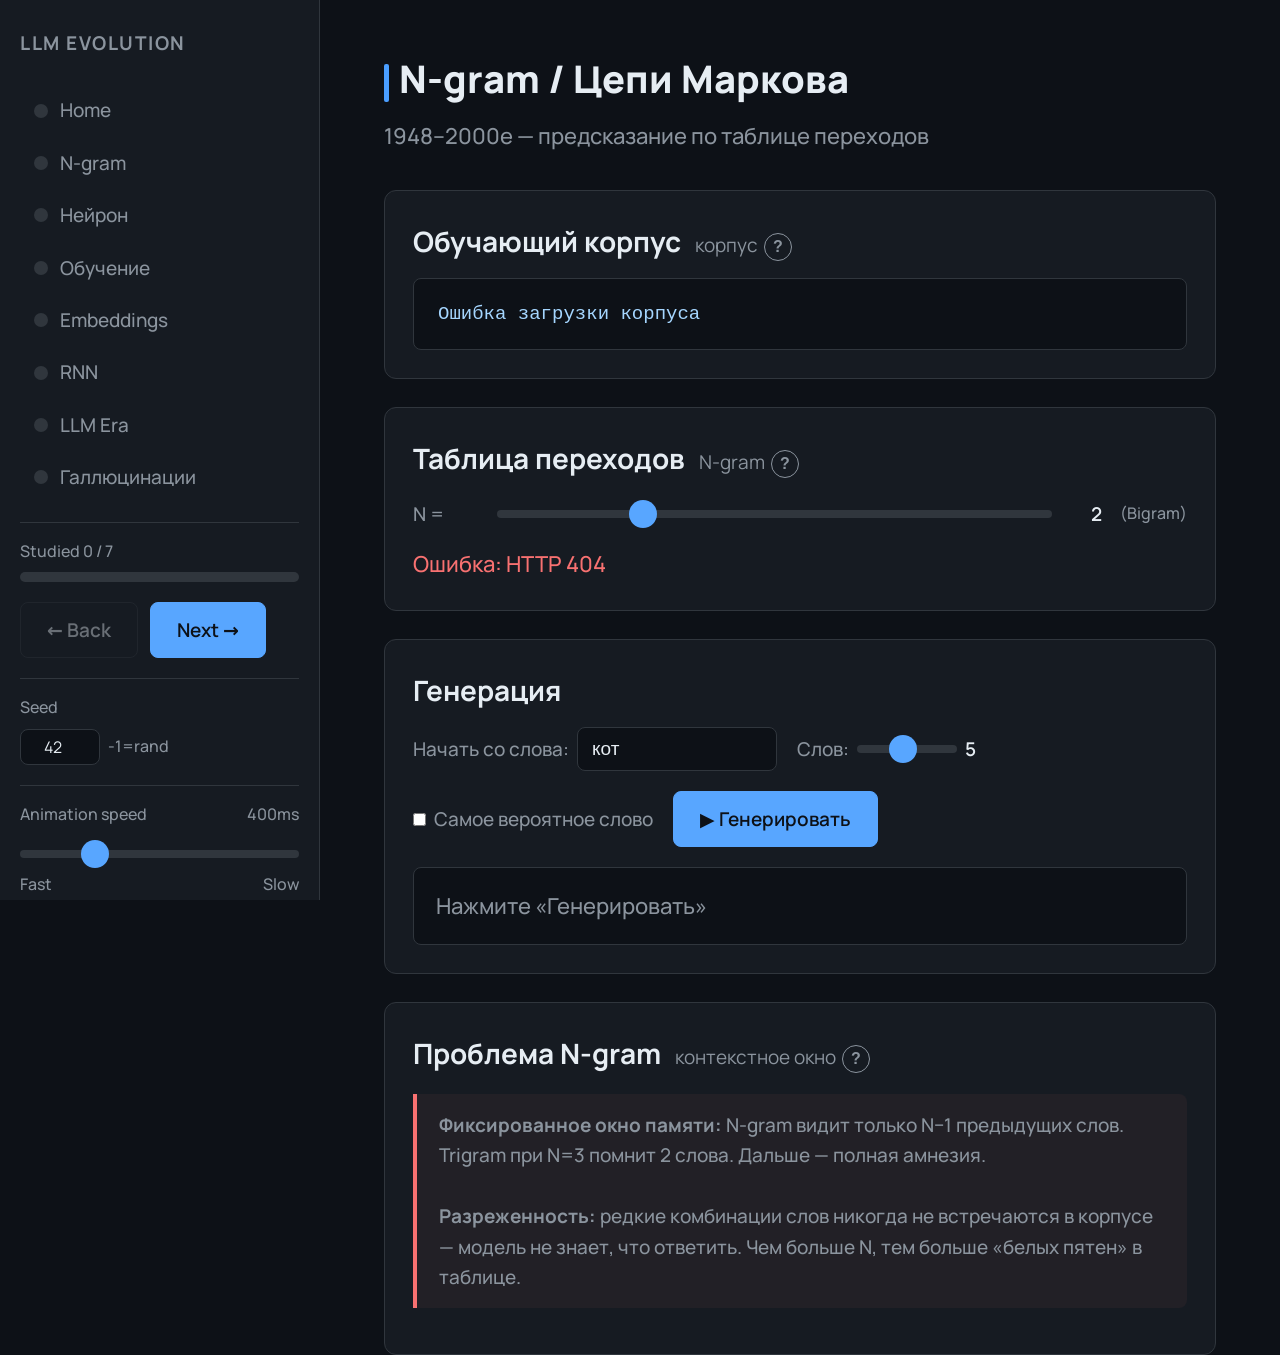
==== commit fb0435e6: "feat: add hallucinations module + presentation-optimized typography Add module-4b (LLM hallucination" ====
--- a/templates/module-1-ngram.html
+++ b/templates/module-1-ngram.html
@@ -16,17 +16,17 @@
       vertical-align: middle;
       transition: width 0.3s ease;
     }
-    .prob-value { font-size: 12px; color: var(--text-muted); margin-left: 6px; }
+    .prob-value { font-weight: 700; color: var(--text-muted); margin-left: 6px; }
     td.next-word { font-weight: 600; color: var(--epoch-ngram); min-width: 100px; }
-    td.context-key { font-family: monospace; font-size: 13px; color: var(--text-muted); }
+    td.context-key { font-family: monospace; font-weight: 700; color: var(--text-muted); }
 
     /* ── Generation result ──────────────────────────────── */
     .gen-token {
       display: inline-block;
-      padding: 2px 8px;
+      padding: 4px 10px;
       border-radius: 4px;
-      margin: 2px 3px;
-      font-size: 15px;
+      margin: 3px 4px;
+      font-size: var(--fs-sm);
       transition: background 0.25s, color 0.25s;
     }
     .gen-token.active {
@@ -49,9 +49,9 @@
       border: 1px solid var(--border);
       border-radius: var(--radius);
       color: var(--text);
-      padding: 8px 12px;
-      font-size: 14px;
-      width: 160px;
+      padding: 10px 14px;
+      font-size: var(--fs-sm);
+      width: 200px;
       outline: none;
       transition: border-color 0.2s;
     }
@@ -61,28 +61,28 @@
     .controls-row {
       display: flex;
       align-items: center;
-      gap: 16px;
+      gap: 20px;
       flex-wrap: wrap;
-      margin-bottom: 16px;
+      margin-bottom: 20px;
     }
 
     /* ── Probability Graph Panel (fixed, right of main content) ── */
     .graph-panel {
       position: fixed;
-      left: calc(var(--sidebar-width) + 960px + 16px);
+      left: calc(var(--sidebar-width) + var(--content-max-width) + 16px);
       top: 0;
       right: 0;
       bottom: 0;
       overflow: hidden;
       background: rgba(255,255,255,0.03);
       border-left: 1px solid var(--border);
-      padding: 16px 18px;
+      padding: 20px 22px;
       z-index: 50;
       display: flex;
       flex-direction: column;
     }
     .graph-panel-title {
-      font-size: 12px;
+      font-size: var(--fs-xs);
       color: var(--text-muted);
       text-transform: uppercase;
       letter-spacing: 0.05em;
@@ -95,7 +95,7 @@
       align-items: center;
       justify-content: center;
       color: var(--text-muted);
-      font-size: 13px;
+      font-size: var(--fs-xs);
     }
     /* highlight selected row in table */
     tbody tr.selected td { background: rgba(74,158,255,0.07); }
@@ -124,7 +124,7 @@
   <!-- Probability graph — fixed in the empty space to the right of main content -->
   <div class="graph-panel" id="graph-panel">
     <div class="graph-panel-title">Граф Маркова</div>
-    <div class="graph-placeholder" style="color:var(--text-muted);font-size:13px;text-align:center;padding:24px 0;">Загрузка…</div>
+    <div class="graph-placeholder" style="color:var(--text-muted);font-size:var(--fs-xs);text-align:center;padding:24px 0;">Загрузка…</div>
   </div>
 
   <main id="main-content">
@@ -137,7 +137,7 @@
     <div class="card">
       <div class="card-title">
         Обучающий корпус
-        <span class="term" style="margin-left:8px; font-size:14px; font-weight:400; color:var(--text-muted);">
+        <span class="term" style="margin-left:8px; font-size:var(--fs-sm); font-weight:400; color:var(--text-muted);">
           корпус
           <button class="hint-btn" data-hint="Корпус — набор текстов, на которых 'учится' модель. Как список примеров для ученика.">?</button>
         </span>
@@ -149,7 +149,7 @@
     <div class="card">
       <div class="card-title">
         Таблица переходов
-        <span class="term" style="margin-left:8px; font-size:14px; font-weight:400; color:var(--text-muted);">
+        <span class="term" style="margin-left:8px; font-size:var(--fs-sm); font-weight:400; color:var(--text-muted);">
           N-gram
           <button class="hint-btn" data-hint="N-gram — это N слов подряд. Bigram = пара слов. Модель запоминает: 'после слова X обычно идёт слово Y'.">?</button>
         </span>
@@ -159,11 +159,11 @@
         <span class="slider-label">N =</span>
         <input type="range" id="ngram-order" min="1" max="5" value="2" step="1">
         <span class="slider-value" id="ngram-order-val">2</span>
-        <span style="font-size:13px; color:var(--text-muted); margin-left:4px;" id="ngram-order-label">(Bigram)</span>
+        <span style="font-size:var(--fs-xs); color:var(--text-muted); margin-left:4px;" id="ngram-order-label">(Bigram)</span>
       </div>
 
       <div id="table-container">
-        <div style="color:var(--text-muted); font-size:14px;">Загрузка таблицы…</div>
+        <div style="color:var(--text-muted); font-size:var(--fs-sm);">Загрузка таблицы…</div>
       </div>
     </div>
 
@@ -173,16 +173,16 @@
 
       <div class="controls-row">
         <div style="display:flex; align-items:center; gap:8px;">
-          <span style="font-size:14px; color:var(--text-muted);">Начать со слова:</span>
+          <span style="font-size:var(--fs-sm); color:var(--text-muted);">Начать со слова:</span>
           <input type="text" id="start-word" class="word-input" value="кот" list="corpus-words">
           <datalist id="corpus-words"></datalist>
         </div>
         <div style="display:flex; align-items:center; gap:8px;">
-          <span style="font-size:14px; color:var(--text-muted);">Слов:</span>
-          <input type="range" id="words-count" min="1" max="10" value="5" step="1" style="width:80px;">
-          <span id="words-count-val" style="font-size:14px; font-weight:600; min-width:20px;">5</span>
+          <span style="font-size:var(--fs-sm); color:var(--text-muted);">Слов:</span>
+          <input type="range" id="words-count" min="1" max="10" value="5" step="1" style="width:100px;">
+          <span id="words-count-val" style="font-size:var(--fs-sm); font-weight:600; min-width:24px;">5</span>
         </div>
-        <label style="display:flex; align-items:center; gap:6px; cursor:pointer; font-size:14px; color:var(--text-muted);">
+        <label style="display:flex; align-items:center; gap:8px; cursor:pointer; font-size:var(--fs-sm); color:var(--text-muted);">
           <input type="checkbox" id="greedy-toggle">
           Самое вероятное слово
         </label>
@@ -198,7 +198,7 @@
     <div class="card">
       <div class="card-title">
         Проблема N-gram
-        <span class="term" style="margin-left:8px; font-size:14px; font-weight:400; color:var(--text-muted);">
+        <span class="term" style="margin-left:8px; font-size:var(--fs-sm); font-weight:400; color:var(--text-muted);">
           контекстное окно
           <button class="hint-btn" data-hint="Контекстное окно — сколько слов назад модель 'помнит'. У N-gram это N−1 слов. Дальше — полная амнезия.">?</button>
         </span>
@@ -243,9 +243,9 @@
 
         el.innerHTML = sentences.map(s =>
           `<span class="corpus-sentence">` +
-          `<span style="color:var(--text-muted);font-size:12px;opacity:0.7;">&lt;s&gt;</span> ` +
+          `<span style="color:var(--text-muted);font-size:var(--fs-xs);opacity:0.7;">&lt;s&gt;</span> ` +
           `${s} ` +
-          `<span style="color:var(--text-muted);font-size:12px;opacity:0.7;">&lt;/s&gt;</span>` +
+          `<span style="color:var(--text-muted);font-size:var(--fs-xs);opacity:0.7;">&lt;/s&gt;</span>` +
           `</span>`
         ).join("");
 
@@ -642,13 +642,13 @@
       panel.innerHTML = `
         <div class="graph-panel-title" style="display:flex;align-items:center;justify-content:space-between;gap:8px;">
           <span>Граф Маркова (N=${n})${n > 1 && selectedCtx ? ' · ' + selectedCtx : ''}</span>
-          ${hasChanges ? `<button id="graph-reset-btn" style="font-size:11px;padding:3px 8px;border-radius:5px;border:1px solid var(--border);background:var(--bg-hover);color:var(--text-muted);cursor:pointer;">↺ Сброс</button>` : ''}
+          ${hasChanges ? `<button id="graph-reset-btn" style="font-size:var(--fs-xs);padding:4px 10px;border-radius:5px;border:1px solid var(--border);background:var(--bg-hover);color:var(--text-muted);cursor:pointer;">↺ Сброс</button>` : ''}
         </div>
         <svg viewBox="${pan.x.toFixed(1)} ${pan.y.toFixed(1)} ${(SZ*zoom).toFixed(1)} ${(SZ*zoom).toFixed(1)}" xmlns="http://www.w3.org/2000/svg"
              style="flex:1;width:100%;height:100%;cursor:grab;" preserveAspectRatio="xMidYMid meet">
           ${defs}${edgesSvg}${nodesSvg}${cpSvg}
         </svg>
-        <div style="font-size:11px;color:var(--text-muted);text-align:center;padding:4px 0 0;flex-shrink:0;">
+        <div style="font-size:var(--fs-xs);color:var(--text-muted);text-align:center;padding:4px 0 0;flex-shrink:0;">
           ${count} вершин · ${allEdges.length} рёбер
         </div>`;
 
@@ -737,7 +737,7 @@
             const btn = document.createElement('button');
             btn.id = 'graph-reset-btn';
             btn.textContent = '↺ Сброс';
-            btn.style.cssText = 'font-size:11px;padding:3px 8px;border-radius:5px;border:1px solid var(--border);background:var(--bg-hover);color:var(--text-muted);cursor:pointer;';
+            btn.style.cssText = 'font-size:var(--fs-xs);padding:4px 10px;border-radius:5px;border:1px solid var(--border);background:var(--bg-hover);color:var(--text-muted);cursor:pointer;';
             btn.addEventListener('click', () => {
               nodeArr.forEach(id => delete userPos[`${n}:${id}`]);
               delete graphPan[n];
@@ -899,7 +899,7 @@
     async function loadTable(n) {
       const version = ++_loadVersion;
       const container = document.getElementById("table-container");
-      container.innerHTML = `<div style="color:var(--text-muted); font-size:14px;">Загрузка…</div>`;
+      container.innerHTML = `<div style="color:var(--text-muted); font-size:var(--fs-sm);">Загрузка…</div>`;
 
       try {
         const data = await apiFetch(`/api/ngram/table?n=${n}`);
@@ -986,7 +986,7 @@
 
         if (truncated) {
           const note = document.createElement("div");
-          note.style.cssText = "margin-top:8px; font-size:12px; color:var(--text-muted);";
+          note.style.cssText = "margin-top:8px; font-size:var(--fs-xs); color:var(--text-muted);";
           note.textContent = `Показано ${maxRows} из ${entries.length} записей`;
           container.appendChild(note);
         }
@@ -1077,7 +1077,7 @@
 
         if (data.fallback_used) {
           const note = document.createElement("div");
-          note.style.cssText = "font-size:12px; color:var(--text-muted); margin-top:6px;";
+          note.style.cssText = "font-size:var(--fs-xs); color:var(--text-muted); margin-top:6px;";
           note.textContent = `Слово "${start}" не найдено в корпусе, использован: "${actualStart}"`;
           resultEl.appendChild(note);
         }
--- a/static/style.css
+++ b/static/style.css
@@ -6,6 +6,36 @@
    Embeddings  = жёлтый   (#FACC15)
    LLM-эра     = красный  (#F87171)
    ============================================================ */
+
+/* ---- Self-hosted Manrope variable font ---- */
+@font-face {
+  font-family: 'Manrope';
+  src: url('/static/fonts/manrope-cyrillic-ext.woff2') format('woff2');
+  font-weight: 200 800;
+  font-display: swap;
+  unicode-range: U+0460-052F, U+1C80-1C8A, U+20B4, U+2DE0-2DFF, U+A640-A69F, U+FE2E-FE2F;
+}
+@font-face {
+  font-family: 'Manrope';
+  src: url('/static/fonts/manrope-cyrillic.woff2') format('woff2');
+  font-weight: 200 800;
+  font-display: swap;
+  unicode-range: U+0301, U+0400-045F, U+0490-0491, U+04B0-04B1, U+2116;
+}
+@font-face {
+  font-family: 'Manrope';
+  src: url('/static/fonts/manrope-latin-ext.woff2') format('woff2');
+  font-weight: 200 800;
+  font-display: swap;
+  unicode-range: U+0100-02BA, U+02BD-02C5, U+02C7-02CC, U+02CE-02D7, U+02DD-02FF, U+0304, U+0308, U+0329, U+1D00-1DBF, U+1E00-1E9F, U+1EF2-1EFF, U+2020, U+20A0-20AB, U+20AD-20C0, U+2113, U+2C60-2C7F, U+A720-A7FF;
+}
+@font-face {
+  font-family: 'Manrope';
+  src: url('/static/fonts/manrope-latin.woff2') format('woff2');
+  font-weight: 200 800;
+  font-display: swap;
+  unicode-range: U+0000-00FF, U+0131, U+0152-0153, U+02BB-02BC, U+02C6, U+02DA, U+02DC, U+0304, U+0308, U+0329, U+2000-206F, U+20AC, U+2122, U+2191, U+2193, U+2212, U+2215, U+FEFF, U+FFFD;
+}
 
 :root {
   --bg:          #0d1117;
@@ -17,11 +47,26 @@
   --accent:      #58a6ff;
 
   --epoch-ngram:       #4A9EFF;
+  --epoch-neuron:      #34D399;
   --epoch-rnn:         #A855F7;
   --epoch-embeddings:  #FACC15;
   --epoch-llm:         #F87171;
 
-  --sidebar-width: 260px;
+  /* Typography */
+  --font-body: 'Manrope', system-ui, sans-serif;
+  --font-mono: 'Cascadia Code', 'Fira Code', 'JetBrains Mono', monospace;
+
+  /* Font sizes — presentation-optimized (stream/projector) */
+  --fs-xs:   16px;
+  --fs-sm:   19px;
+  --fs-base: 22px;
+  --fs-md:   24px;
+  --fs-lg:   28px;
+  --fs-xl:   38px;
+
+  /* Layout */
+  --sidebar-width: 320px;
+  --content-max-width: 1400px;
   --header-height: 56px;
 
   --radius:  8px;
@@ -30,9 +75,9 @@
 }
 
 /* ---- Scrollbar ---- */
-::-webkit-scrollbar { width: 8px; height: 8px; }
-::-webkit-scrollbar-track { background: var(--bg); border-radius: 4px; }
-::-webkit-scrollbar-thumb { background: var(--border); border-radius: 4px; }
+::-webkit-scrollbar { width: 10px; height: 10px; }
+::-webkit-scrollbar-track { background: var(--bg); border-radius: 5px; }
+::-webkit-scrollbar-thumb { background: var(--border); border-radius: 5px; }
 ::-webkit-scrollbar-thumb:hover { background: var(--text-muted); }
 
 /* Firefox */
@@ -46,13 +91,21 @@
 html, body { height: 100%; }
 
 body {
-  font-family: 'Segoe UI', system-ui, sans-serif;
+  font-family: var(--font-body);
   background: var(--bg);
   color: var(--text);
   display: flex;
-  font-size: 16px;
+  font-size: var(--fs-base);
+  font-weight: 500;
   line-height: 1.6;
 }
+
+/* ---- Utility classes ---- */
+.text-xs   { font-size: var(--fs-xs); }
+.text-sm   { font-size: var(--fs-sm); }
+.text-base { font-size: var(--fs-base); }
+.text-md   { font-size: var(--fs-md); }
+.text-lg   { font-size: var(--fs-lg); }
 
 /* ============================================================
    Layout
@@ -64,7 +117,7 @@
   border-right: 1px solid var(--border);
   display: flex;
   flex-direction: column;
-  padding: 24px 16px;
+  padding: 28px 20px;
   position: fixed;
   top: 0; left: 0; bottom: 0;
   overflow: hidden;
@@ -75,15 +128,15 @@
   margin-left: var(--sidebar-width);
   flex: 1;
   min-height: 100vh;
-  padding: 40px 48px;
-  max-width: 960px;
+  padding: 48px 64px 80px;
+  max-width: var(--content-max-width);
 }
 
 /* ============================================================
    Sidebar
    ============================================================ */
 .sidebar-logo {
-  font-size: 13px;
+  font-size: var(--fs-sm);
   font-weight: 700;
   color: var(--text-muted);
   letter-spacing: 0.08em;
@@ -103,12 +156,13 @@
 .nav-link {
   display: flex;
   align-items: center;
-  gap: 10px;
-  padding: 7px 12px;
+  gap: 12px;
+  padding: 9px 14px;
   border-radius: var(--radius);
   text-decoration: none;
   color: var(--text-muted);
-  font-size: 14px;
+  font-size: var(--fs-sm);
+  font-weight: 500;
   transition: background var(--transition), color var(--transition);
   cursor: pointer;
 }
@@ -117,7 +171,7 @@
 .nav-link.active { background: var(--bg-hover); color: var(--text); }
 
 .nav-dot {
-  width: 10px; height: 10px;
+  width: 14px; height: 14px;
   border-radius: 50%;
   background: var(--border);
   flex-shrink: 0;
@@ -128,34 +182,86 @@
 
 /* Epoch colours for nav dots */
 .nav-item[data-epoch="ngram"]      .nav-dot.active { background: var(--epoch-ngram); }
+.nav-item[data-epoch="neuron"]     .nav-dot.active { background: var(--epoch-neuron); }
 .nav-item[data-epoch="rnn"]        .nav-dot.active { background: var(--epoch-rnn); }
 .nav-item[data-epoch="embeddings"] .nav-dot.active { background: var(--epoch-embeddings); }
 .nav-item[data-epoch="llm"]        .nav-dot.active { background: var(--epoch-llm); }
 
 .sidebar-progress {
-  margin-top: 12px;
-  padding-top: 12px;
+  margin-top: 16px;
+  padding-top: 16px;
   border-top: 1px solid var(--border);
 }
 
 .progress-label {
-  font-size: 12px;
+  font-size: var(--fs-xs);
   color: var(--text-muted);
   margin-bottom: 8px;
 }
 
 .progress-bar-wrap {
   background: var(--border);
-  border-radius: 4px;
-  height: 6px;
+  border-radius: 5px;
+  height: 10px;
   overflow: hidden;
 }
 
 .progress-bar-fill {
   height: 100%;
   background: var(--accent);
-  border-radius: 4px;
+  border-radius: 5px;
   transition: width 0.4s ease;
+}
+
+/* ---- Sidebar seed & speed sections ---- */
+.sidebar-section {
+  margin-top: 20px;
+  padding-top: 16px;
+  border-top: 1px solid var(--border);
+}
+.sidebar-section-label {
+  font-size: var(--fs-xs);
+  color: var(--text-muted);
+  margin-bottom: 8px;
+}
+.sidebar-seed-row {
+  display: flex;
+  align-items: center;
+  gap: 8px;
+}
+.sidebar-seed-input {
+  width: 80px;
+  background: var(--bg);
+  border: 1px solid var(--border);
+  border-radius: var(--radius);
+  color: var(--text);
+  padding: 6px 10px;
+  font-size: var(--fs-xs);
+  font-family: var(--font-body);
+  outline: none;
+  text-align: center;
+  flex-shrink: 0;
+}
+.sidebar-seed-hint {
+  font-size: var(--fs-xs);
+  color: var(--text-muted);
+}
+.sidebar-speed-header {
+  display: flex;
+  justify-content: space-between;
+  align-items: center;
+  margin-bottom: 6px;
+}
+.sidebar-speed-value {
+  font-size: var(--fs-xs);
+  color: var(--text-muted);
+}
+.sidebar-speed-hints {
+  display: flex;
+  justify-content: space-between;
+  font-size: var(--fs-xs);
+  color: var(--text-muted);
+  margin-top: 4px;
 }
 
 /* ============================================================
@@ -170,13 +276,15 @@
 .btn {
   display: inline-flex;
   align-items: center;
-  gap: 6px;
-  padding: 10px 18px;
+  gap: 8px;
+  padding: 14px 26px;
   border-radius: var(--radius);
   border: 1px solid var(--border);
   background: var(--bg-card);
   color: var(--text);
-  font-size: 14px;
+  font-size: var(--fs-sm);
+  font-family: var(--font-body);
+  font-weight: 600;
   cursor: pointer;
   text-decoration: none;
   transition: background var(--transition), border-color var(--transition);
@@ -198,38 +306,39 @@
   background: var(--bg-card);
   border: 1px solid var(--border);
   border-radius: var(--radius-lg);
-  padding: 24px;
-  margin-bottom: 24px;
+  padding: 28px;
+  margin-bottom: 28px;
 }
 
 .card-title {
-  font-size: 18px;
-  font-weight: 600;
-  margin-bottom: 12px;
+  font-size: var(--fs-lg);
+  font-weight: 700;
+  margin-bottom: 14px;
 }
 
 .section-title {
-  font-size: 28px;
-  font-weight: 700;
-  margin-bottom: 8px;
+  font-size: var(--fs-xl);
+  font-weight: 800;
+  margin-bottom: 10px;
 }
 
 .section-sub {
-  font-size: 15px;
-  color: var(--text-muted);
-  margin-bottom: 32px;
+  font-size: var(--fs-base);
+  color: var(--text-muted);
+  margin-bottom: 36px;
 }
 
 /* Epoch accent bars */
 .epoch-bar {
   display: inline-block;
-  width: 4px;
+  width: 5px;
   height: 1em;
   border-radius: 2px;
-  margin-right: 8px;
+  margin-right: 10px;
   vertical-align: middle;
 }
 .epoch-ngram      { background: var(--epoch-ngram); }
+.epoch-neuron     { background: var(--epoch-neuron); }
 .epoch-rnn        { background: var(--epoch-rnn); }
 .epoch-embeddings { background: var(--epoch-embeddings); }
 .epoch-llm        { background: var(--epoch-llm); }
@@ -241,19 +350,19 @@
   position: relative;
   display: inline-flex;
   align-items: baseline;
-  gap: 4px;
+  gap: 6px;
 }
 
 .hint-btn {
   display: inline-flex;
   align-items: center;
   justify-content: center;
-  width: 18px; height: 18px;
+  width: 28px; height: 28px;
   border-radius: 50%;
   background: transparent;
   border: 1px solid var(--text-muted);
   color: var(--text-muted);
-  font-size: 11px;
+  font-size: var(--fs-xs);
   font-weight: 700;
   cursor: pointer;
   line-height: 1;
@@ -270,16 +379,16 @@
 .hint-text {
   display: none;
   position: absolute;
-  bottom: calc(100% + 8px);
+  bottom: calc(100% + 10px);
   left: 0;
   background: #1c2128;
   border: 1px solid var(--border);
   border-radius: var(--radius);
-  padding: 10px 14px;
-  font-size: 13px;
+  padding: 14px 18px;
+  font-size: var(--fs-sm);
   line-height: 1.5;
   color: var(--text);
-  width: 260px;
+  width: 360px;
   z-index: 200;
   box-shadow: 0 8px 24px rgba(0,0,0,0.4);
 }
@@ -291,37 +400,37 @@
 .slider-wrap {
   display: flex;
   align-items: center;
-  gap: 12px;
-  margin: 16px 0;
+  gap: 14px;
+  margin: 18px 0;
 }
 
 input[type="range"] {
   appearance: none;
   -webkit-appearance: none;
   flex: 1;
-  height: 6px;
-  border-radius: 3px;
+  height: 8px;
+  border-radius: 4px;
   background: var(--border);
   outline: none;
 }
 input[type="range"]::-webkit-slider-thumb {
   -webkit-appearance: none;
-  width: 18px; height: 18px;
+  width: 28px; height: 28px;
   border-radius: 50%;
   background: var(--accent);
   cursor: pointer;
 }
 
 .slider-label {
-  font-size: 13px;
-  color: var(--text-muted);
-  min-width: 60px;
+  font-size: var(--fs-sm);
+  color: var(--text-muted);
+  min-width: 70px;
 }
 
 .slider-value {
-  font-size: 14px;
+  font-size: var(--fs-sm);
   font-weight: 600;
-  min-width: 32px;
+  min-width: 36px;
   text-align: right;
 }
 
@@ -331,18 +440,18 @@
 table {
   border-collapse: collapse;
   width: 100%;
-  font-size: 14px;
+  font-size: var(--fs-sm);
 }
 th {
   background: var(--bg-hover);
   color: var(--text-muted);
   font-weight: 600;
   text-align: left;
-  padding: 10px 14px;
+  padding: 12px 18px;
   border-bottom: 1px solid var(--border);
 }
 td {
-  padding: 9px 14px;
+  padding: 12px 18px;
   border-bottom: 1px solid var(--border);
 }
 tr:last-child td { border-bottom: none; }
@@ -355,16 +464,16 @@
   background: #0d1117;
   border: 1px solid var(--border);
   border-radius: var(--radius);
-  padding: 16px 20px;
-  font-family: 'Cascadia Code', 'Fira Code', monospace;
-  font-size: 14px;
+  padding: 18px 24px;
+  font-family: var(--font-mono);
+  font-size: var(--fs-sm);
   line-height: 1.8;
   color: #a5d6ff;
 }
 
 .corpus-sentence {
   display: block;
-  margin-bottom: 6px;
+  margin-bottom: 8px;
 }
 .corpus-sentence:last-child { margin-bottom: 0; }
 
@@ -389,7 +498,7 @@
   display: inline-block;
   background: rgba(88, 166, 255, 0.2);
   border-radius: 4px;
-  padding: 1px 4px;
+  padding: 2px 6px;
   color: var(--accent);
   animation: pulse 1s ease infinite;
 }
@@ -400,8 +509,8 @@
 .diagram-svg {
   display: block;
   width: 100%;
-  max-width: 700px;
-  margin: 16px auto;
+  max-width: 1100px;
+  margin: 20px auto;
 }
 
 /* ============================================================
@@ -420,9 +529,9 @@
   background: var(--bg);
   border: 1px solid var(--border);
   border-radius: var(--radius);
-  padding: 14px 18px;
-  font-size: 15px;
-  min-height: 48px;
+  padding: 16px 22px;
+  font-size: var(--fs-base);
+  min-height: 56px;
   line-height: 1.6;
 }
 
@@ -435,13 +544,13 @@
    Problem / Info callout
    ============================================================ */
 .callout {
-  border-left: 3px solid var(--accent);
+  border-left: 4px solid var(--accent);
   background: rgba(88, 166, 255, 0.05);
-  padding: 14px 18px;
+  padding: 16px 22px;
   border-radius: 0 var(--radius) var(--radius) 0;
-  font-size: 14px;
-  color: var(--text-muted);
-  margin: 16px 0;
+  font-size: var(--fs-sm);
+  color: var(--text-muted);
+  margin: 18px 0;
 }
 .callout.warn {
   border-color: var(--epoch-llm);
@@ -453,14 +562,14 @@
    ============================================================ */
 .timeline-track {
   position: relative;
-  padding: 40px 0 60px;
-  margin: 32px 0;
+  padding: 48px 0 72px;
+  margin: 36px 0;
 }
 
 .timeline-line {
   position: absolute;
   top: 50%; left: 0; right: 0;
-  height: 2px;
+  height: 3px;
   background: var(--border);
   transform: translateY(-50%);
 }
@@ -475,49 +584,50 @@
   display: flex;
   flex-direction: column;
   align-items: center;
-  gap: 8px;
+  gap: 10px;
   cursor: pointer;
 }
 
 .timeline-dot {
-  width: 16px; height: 16px;
+  width: 24px; height: 24px;
   border-radius: 50%;
-  border: 2px solid var(--bg);
+  border: 3px solid var(--bg);
   transition: transform var(--transition), box-shadow var(--transition);
   z-index: 1;
 }
 .timeline-event:hover .timeline-dot {
   transform: scale(1.3);
-  box-shadow: 0 0 0 4px rgba(255,255,255,0.1);
+  box-shadow: 0 0 0 5px rgba(255,255,255,0.1);
 }
 
 .timeline-year {
-  font-size: 12px;
+  font-size: var(--fs-xs);
   color: var(--text-muted);
   font-weight: 600;
   position: absolute;
-  bottom: -24px;
+  bottom: -28px;
   white-space: nowrap;
 }
 
 .timeline-label {
-  font-size: 13px;
+  font-size: var(--fs-sm);
+  font-weight: 600;
   text-align: center;
-  max-width: 100px;
+  max-width: 140px;
   position: absolute;
-  top: -36px;
+  top: -40px;
   white-space: nowrap;
 }
 
 .timeline-popup {
   display: none;
   position: absolute;
-  top: 60px;
+  top: 68px;
   background: var(--bg-card);
   border: 1px solid var(--border);
   border-radius: var(--radius-lg);
-  padding: 16px 20px;
-  width: 220px;
+  padding: 20px 24px;
+  width: 280px;
   z-index: 300;
   box-shadow: 0 8px 32px rgba(0,0,0,0.5);
 }
@@ -528,16 +638,16 @@
    ============================================================ */
 .module-grid {
   display: grid;
-  grid-template-columns: repeat(2, 1fr);
-  gap: 16px;
-  margin-top: 32px;
+  grid-template-columns: repeat(auto-fill, minmax(380px, 1fr));
+  gap: 20px;
+  margin-top: 36px;
 }
 
 .module-card {
   background: var(--bg-card);
   border: 1px solid var(--border);
   border-radius: var(--radius-lg);
-  padding: 20px;
+  padding: 24px;
   text-decoration: none;
   color: var(--text);
   transition: border-color var(--transition), background var(--transition);
@@ -546,27 +656,27 @@
 .module-card:hover { border-color: var(--accent); background: var(--bg-hover); }
 
 .module-card-epoch {
-  font-size: 11px;
+  font-size: var(--fs-xs);
   font-weight: 700;
   letter-spacing: 0.08em;
   text-transform: uppercase;
+  margin-bottom: 10px;
+}
+
+.module-card-title {
+  font-size: var(--fs-lg);
+  font-weight: 700;
   margin-bottom: 8px;
 }
 
-.module-card-title {
-  font-size: 17px;
-  font-weight: 600;
-  margin-bottom: 6px;
-}
-
 .module-card-desc {
-  font-size: 13px;
+  font-size: var(--fs-sm);
   color: var(--text-muted);
 }
 
 .module-card-done {
   display: inline-block;
-  width: 8px; height: 8px;
+  width: 12px; height: 12px;
   border-radius: 50%;
   background: #3fb950;
   margin-left: 8px;
